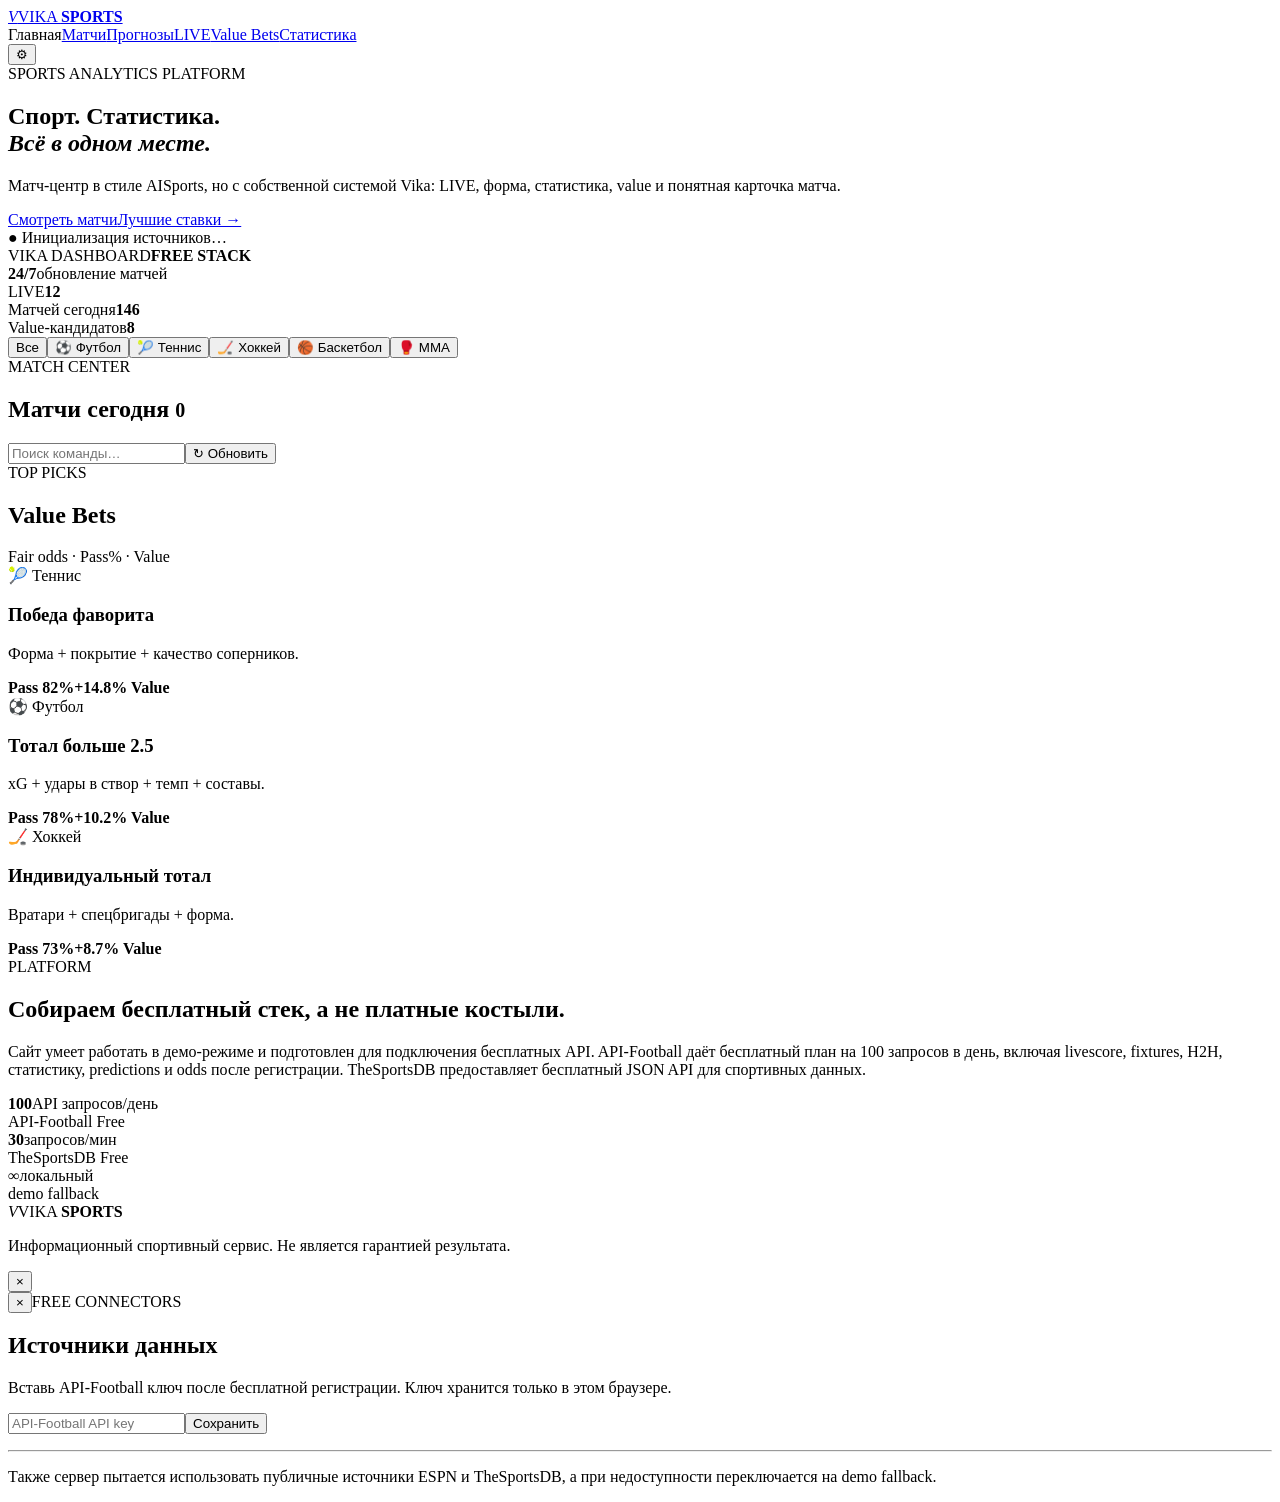
==== index.html @ 25aee0cc "Add VIKA SPORTS website" ====
<!doctype html><html lang="ru"><head><meta charset="utf-8"><meta name="viewport" content="width=device-width,initial-scale=1"><meta name="description" content="Vika Sports — спортивная аналитика, матчи, live и value bets"><title>Vika Sports — спортивный центр</title><link rel="stylesheet" href="styles.css"></head><body>
<header><div class="wrap nav"><a class="brand" href="#"><i>V</i><span>VIKA <b>SPORTS</b></span></a><nav><a class="active">Главная</a><a href="#matches">Матчи</a><a href="#picks">Прогнозы</a><a href="#live">LIVE</a><a href="#value">Value Bets</a><a href="#stats">Статистика</a></nav><button id="settings" class="iconbtn">⚙</button></div></header>
<main class="wrap">
<section class="hero"><div class="hero-copy"><div class="eyebrow">SPORTS ANALYTICS PLATFORM</div><h1>Спорт. Статистика.<br><em>Всё в одном месте.</em></h1><p>Матч-центр в стиле AISports, но с собственной системой Vika: LIVE, форма, статистика, value и понятная карточка матча.</p><div class="actions"><a class="primary" href="#matches">Смотреть матчи</a><a class="ghost" href="#picks">Лучшие ставки →</a></div><div class="api" id="apiStatus">● Инициализация источников…</div></div><div class="hero-panel"><div class="panel-title"><span>VIKA DASHBOARD</span><b>FREE STACK</b></div><div class="metric-main"><strong>24/7</strong><span>обновление матчей</span></div><div class="metric-row"><span>LIVE</span><b>12</b></div><div class="metric-row"><span>Матчей сегодня</span><b>146</b></div><div class="metric-row"><span>Value-кандидатов</span><b>8</b></div></div></section>
<section class="sports" id="matches"><button class="sport active" data-sport="all">Все</button><button class="sport" data-sport="football">⚽ Футбол</button><button class="sport" data-sport="tennis">🎾 Теннис</button><button class="sport" data-sport="hockey">🏒 Хоккей</button><button class="sport" data-sport="basketball">🏀 Баскетбол</button><button class="sport" data-sport="mma">🥊 MMA</button></section>
<section class="toolbar"><div><span class="eyebrow">MATCH CENTER</span><h2>Матчи сегодня <small id="count">0</small></h2></div><div class="tools"><input id="search" placeholder="Поиск команды…"><button id="refresh">↻ Обновить</button></div></section>
<section class="events" id="live"><div id="events"></div></section>
<section id="picks" class="section"><div class="section-title"><div><span class="eyebrow">TOP PICKS</span><h2>Value Bets</h2></div><span class="muted">Fair odds · Pass% · Value</span></div><div class="pick-grid"><article><span>🎾 Теннис</span><h3>Победа фаворита</h3><p>Форма + покрытие + качество соперников.</p><strong>Pass 82%</strong><b>+14.8% Value</b></article><article><span>⚽ Футбол</span><h3>Тотал больше 2.5</h3><p>xG + удары в створ + темп + составы.</p><strong>Pass 78%</strong><b>+10.2% Value</b></article><article><span>🏒 Хоккей</span><h3>Индивидуальный тотал</h3><p>Вратари + спецбригады + форма.</p><strong>Pass 73%</strong><b>+8.7% Value</b></article></div></section>
<section id="stats" class="stats"><div><span class="eyebrow">PLATFORM</span><h2>Собираем бесплатный стек, а не платные костыли.</h2><p>Сайт умеет работать в демо-режиме и подготовлен для подключения бесплатных API. API-Football даёт бесплатный план на 100 запросов в день, включая livescore, fixtures, H2H, статистику, predictions и odds после регистрации. TheSportsDB предоставляет бесплатный JSON API для спортивных данных.</p></div><div class="stat-list"><div><b>100</b><span>API запросов/день<br>API-Football Free</span></div><div><b>30</b><span>запросов/мин<br>TheSportsDB Free</span></div><div><b>∞</b><span>локальный<br>demo fallback</span></div></div></section>
</main><footer><div class="wrap"><a class="brand"><i>V</i><span>VIKA <b>SPORTS</b></span></a><p>Информационный спортивный сервис. Не является гарантией результата.</p></div></footer>
<div class="modal" id="modal"><div class="modal-box"><button class="close" id="close">×</button><div id="modalBody"></div></div></div>
<div class="modal" id="settingsModal"><div class="modal-box"><button class="close" id="closeSettings">×</button><span class="eyebrow">FREE CONNECTORS</span><h2>Источники данных</h2><p>Вставь API-Football ключ после бесплатной регистрации. Ключ хранится только в этом браузере.</p><input id="apiKey" class="fullinput" placeholder="API-Football API key"><button id="saveKey" class="primary wide">Сохранить</button><p id="keySaved" class="muted"></p><hr><p class="muted">Также сервер пытается использовать публичные источники ESPN и TheSportsDB, а при недоступности переключается на demo fallback.</p></div></div>
<script src="app.js"></script></body></html>
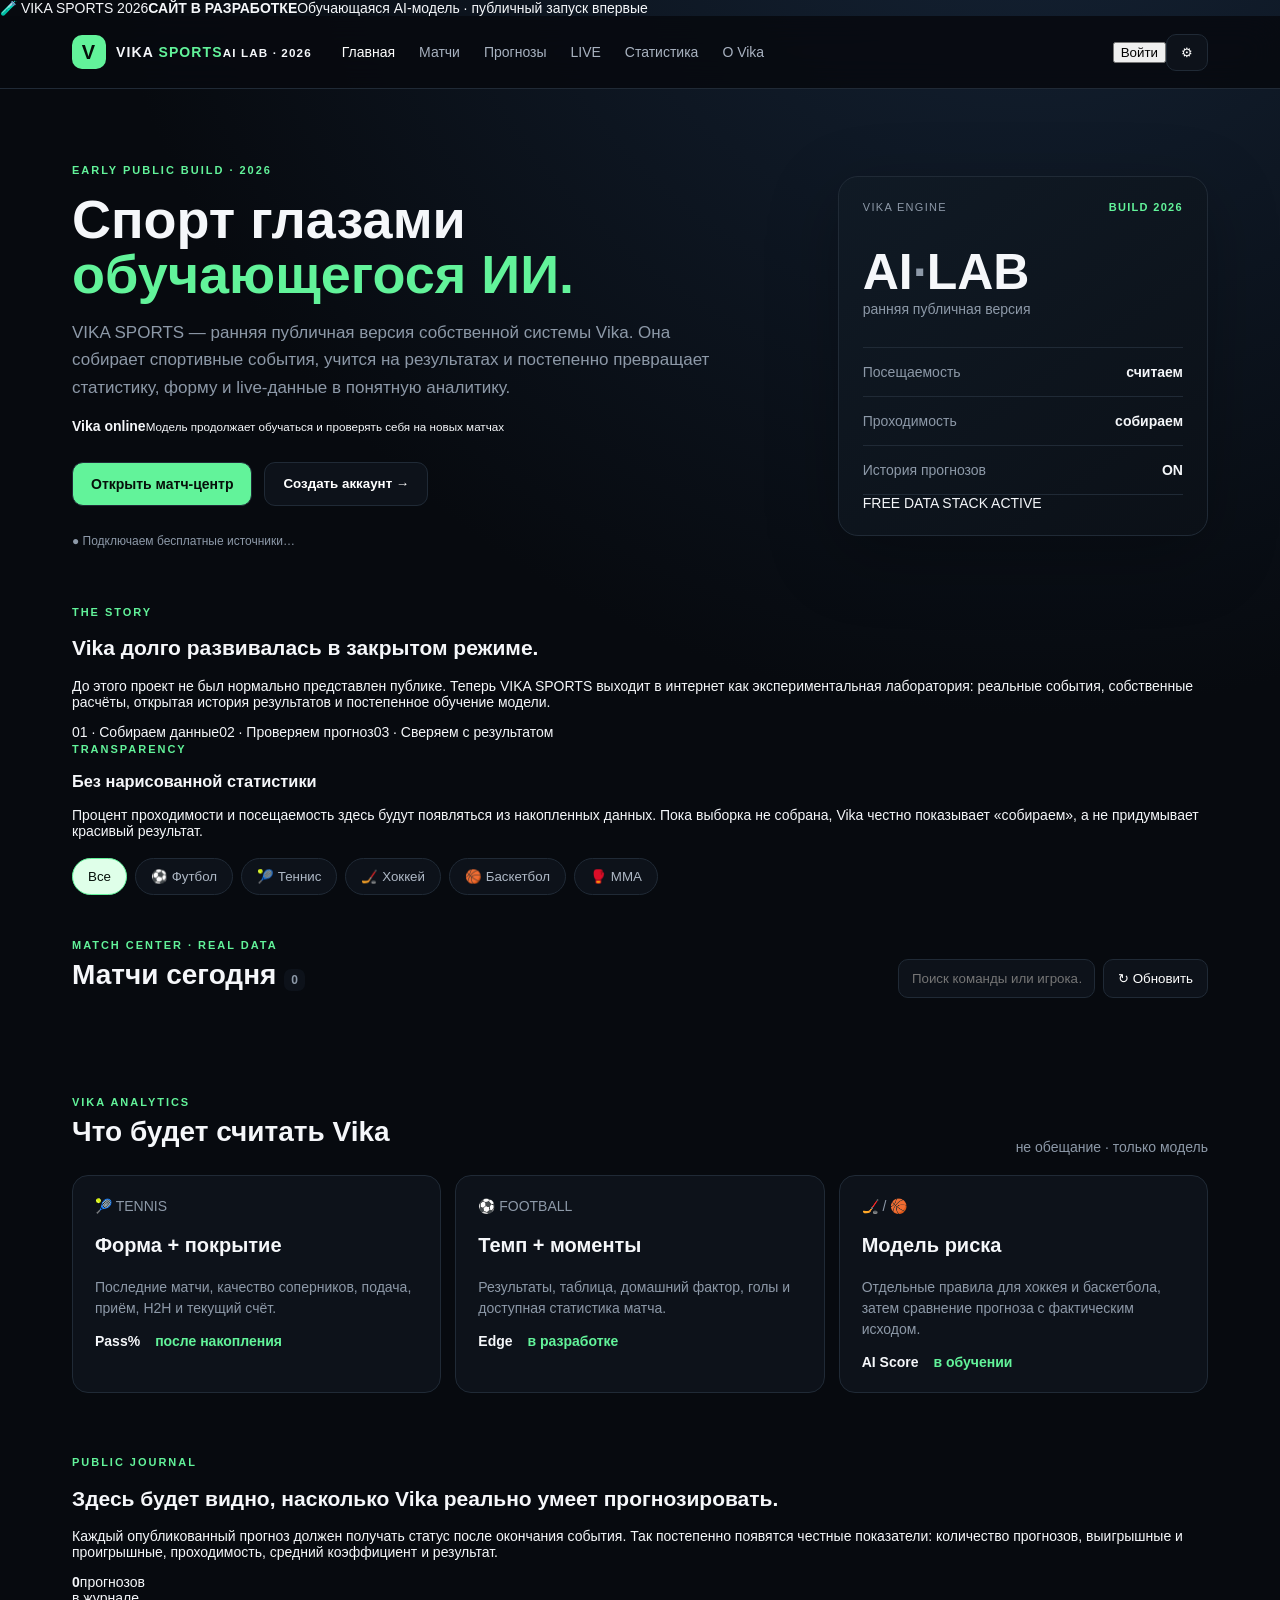
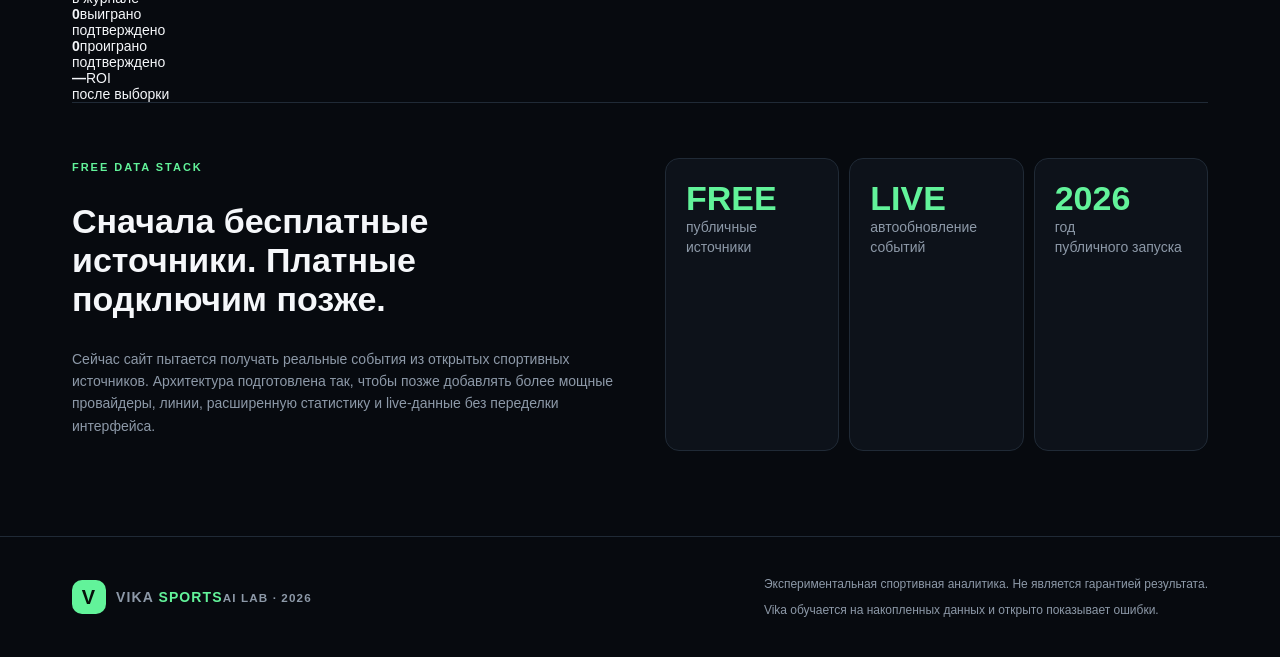
==== commit e84d1d0b: "Upgrade VIKA SPORTS landing, auth and development story" ====
--- a/index.html
+++ b/index.html
@@ -1,13 +1,17 @@
-<!doctype html><html lang="ru"><head><meta charset="utf-8"><meta name="viewport" content="width=device-width,initial-scale=1"><meta name="description" content="Vika Sports — спортивная аналитика, матчи, live и value bets"><title>Vika Sports — спортивный центр</title><link rel="stylesheet" href="styles.css"></head><body>
-<header><div class="wrap nav"><a class="brand" href="#"><i>V</i><span>VIKA <b>SPORTS</b></span></a><nav><a class="active">Главная</a><a href="#matches">Матчи</a><a href="#picks">Прогнозы</a><a href="#live">LIVE</a><a href="#value">Value Bets</a><a href="#stats">Статистика</a></nav><button id="settings" class="iconbtn">⚙</button></div></header>
-<main class="wrap">
-<section class="hero"><div class="hero-copy"><div class="eyebrow">SPORTS ANALYTICS PLATFORM</div><h1>Спорт. Статистика.<br><em>Всё в одном месте.</em></h1><p>Матч-центр в стиле AISports, но с собственной системой Vika: LIVE, форма, статистика, value и понятная карточка матча.</p><div class="actions"><a class="primary" href="#matches">Смотреть матчи</a><a class="ghost" href="#picks">Лучшие ставки →</a></div><div class="api" id="apiStatus">● Инициализация источников…</div></div><div class="hero-panel"><div class="panel-title"><span>VIKA DASHBOARD</span><b>FREE STACK</b></div><div class="metric-main"><strong>24/7</strong><span>обновление матчей</span></div><div class="metric-row"><span>LIVE</span><b>12</b></div><div class="metric-row"><span>Матчей сегодня</span><b>146</b></div><div class="metric-row"><span>Value-кандидатов</span><b>8</b></div></div></section>
+<!doctype html><html lang="ru"><head><meta charset="utf-8"><meta name="viewport" content="width=device-width,initial-scale=1"><meta name="theme-color" content="#070a0f"><meta name="description" content="VIKA SPORTS — экспериментальная AI-платформа спортивной аналитики 2026"><title>VIKA SPORTS 2026 — AI Sports Lab</title><link rel="stylesheet" href="styles.css"></head><body>
+<div class="devbar"><span>🧪 VIKA SPORTS 2026</span><b>САЙТ В РАЗРАБОТКЕ</b><span>Обучающаяся AI-модель · публичный запуск впервые</span></div>
+<header><div class="wrap nav"><a class="brand" href="#"><i>V</i><span>VIKA <b>SPORTS</b><small>AI LAB · 2026</small></span></a><nav><a class="active" href="#top">Главная</a><a href="#matches">Матчи</a><a href="#picks">Прогнозы</a><a href="#live">LIVE</a><a href="#stats">Статистика</a><a href="#about">О Vika</a></nav><div class="nav-actions"><button id="loginBtn" class="loginbtn">Войти</button><button id="settings" class="iconbtn">⚙</button></div></div></header>
+<main class="wrap" id="top">
+<section class="hero"><div class="hero-copy"><div class="eyebrow">EARLY PUBLIC BUILD · 2026</div><h1>Спорт глазами<br><em>обучающегося ИИ.</em></h1><p>VIKA SPORTS — ранняя публичная версия собственной системы Vika. Она собирает спортивные события, учится на результатах и постепенно превращает статистику, форму и live-данные в понятную аналитику.</p><div class="hero-note"><span class="pulse"></span><div><b>Vika online</b><small>Модель продолжает обучаться и проверять себя на новых матчах</small></div></div><div class="actions"><a class="primary" href="#matches">Открыть матч-центр</a><button class="ghost" id="heroLogin">Создать аккаунт →</button></div><div class="api" id="apiStatus">● Подключаем бесплатные источники…</div></div><div class="hero-panel"><div class="panel-glow"></div><div class="panel-title"><span>VIKA ENGINE</span><b>BUILD 2026</b></div><div class="metric-main"><strong>AI<span>·</span>LAB</strong><span>ранняя публичная версия</span></div><div class="metric-row"><span>Посещаемость</span><b id="visits">считаем</b></div><div class="metric-row"><span>Проходимость</span><b id="accuracy">собираем</b></div><div class="metric-row"><span>История прогнозов</span><b>ON</b></div><div class="engine-state"><i></i> FREE DATA STACK ACTIVE</div></div></section>
+<section class="story-grid" id="about"><article class="story-card featured"><span class="eyebrow">THE STORY</span><h2>Vika долго развивалась в закрытом режиме.</h2><p>До этого проект не был нормально представлен публике. Теперь VIKA SPORTS выходит в интернет как экспериментальная лаборатория: реальные события, собственные расчёты, открытая история результатов и постепенное обучение модели.</p><div class="story-points"><span>01 · Собираем данные</span><span>02 · Проверяем прогноз</span><span>03 · Сверяем с результатом</span></div></article><article class="story-card"><span class="eyebrow">TRANSPARENCY</span><h3>Без нарисованной статистики</h3><p>Процент проходимости и посещаемость здесь будут появляться из накопленных данных. Пока выборка не собрана, Vika честно показывает «собираем», а не придумывает красивый результат.</p><div class="fake-chart"><i style="height:32%"></i><i style="height:48%"></i><i style="height:39%"></i><i style="height:61%"></i><i style="height:52%"></i><i style="height:72%"></i><i style="height:66%"></i></div></article></section>
 <section class="sports" id="matches"><button class="sport active" data-sport="all">Все</button><button class="sport" data-sport="football">⚽ Футбол</button><button class="sport" data-sport="tennis">🎾 Теннис</button><button class="sport" data-sport="hockey">🏒 Хоккей</button><button class="sport" data-sport="basketball">🏀 Баскетбол</button><button class="sport" data-sport="mma">🥊 MMA</button></section>
-<section class="toolbar"><div><span class="eyebrow">MATCH CENTER</span><h2>Матчи сегодня <small id="count">0</small></h2></div><div class="tools"><input id="search" placeholder="Поиск команды…"><button id="refresh">↻ Обновить</button></div></section>
+<section class="toolbar"><div><span class="eyebrow">MATCH CENTER · REAL DATA</span><h2>Матчи сегодня <small id="count">0</small></h2></div><div class="tools"><input id="search" placeholder="Поиск команды или игрока…"><button id="refresh">↻ Обновить</button></div></section>
 <section class="events" id="live"><div id="events"></div></section>
-<section id="picks" class="section"><div class="section-title"><div><span class="eyebrow">TOP PICKS</span><h2>Value Bets</h2></div><span class="muted">Fair odds · Pass% · Value</span></div><div class="pick-grid"><article><span>🎾 Теннис</span><h3>Победа фаворита</h3><p>Форма + покрытие + качество соперников.</p><strong>Pass 82%</strong><b>+14.8% Value</b></article><article><span>⚽ Футбол</span><h3>Тотал больше 2.5</h3><p>xG + удары в створ + темп + составы.</p><strong>Pass 78%</strong><b>+10.2% Value</b></article><article><span>🏒 Хоккей</span><h3>Индивидуальный тотал</h3><p>Вратари + спецбригады + форма.</p><strong>Pass 73%</strong><b>+8.7% Value</b></article></div></section>
-<section id="stats" class="stats"><div><span class="eyebrow">PLATFORM</span><h2>Собираем бесплатный стек, а не платные костыли.</h2><p>Сайт умеет работать в демо-режиме и подготовлен для подключения бесплатных API. API-Football даёт бесплатный план на 100 запросов в день, включая livescore, fixtures, H2H, статистику, predictions и odds после регистрации. TheSportsDB предоставляет бесплатный JSON API для спортивных данных.</p></div><div class="stat-list"><div><b>100</b><span>API запросов/день<br>API-Football Free</span></div><div><b>30</b><span>запросов/мин<br>TheSportsDB Free</span></div><div><b>∞</b><span>локальный<br>demo fallback</span></div></div></section>
-</main><footer><div class="wrap"><a class="brand"><i>V</i><span>VIKA <b>SPORTS</b></span></a><p>Информационный спортивный сервис. Не является гарантией результата.</p></div></footer>
+<section id="picks" class="section"><div class="section-title"><div><span class="eyebrow">VIKA ANALYTICS</span><h2>Что будет считать Vika</h2></div><span class="muted">не обещание · только модель</span></div><div class="pick-grid"><article><span>🎾 TENNIS</span><h3>Форма + покрытие</h3><p>Последние матчи, качество соперников, подача, приём, H2H и текущий счёт.</p><strong>Pass%</strong><b>после накопления</b></article><article><span>⚽ FOOTBALL</span><h3>Темп + моменты</h3><p>Результаты, таблица, домашний фактор, голы и доступная статистика матча.</p><strong>Edge</strong><b>в разработке</b></article><article><span>🏒 / 🏀</span><h3>Модель риска</h3><p>Отдельные правила для хоккея и баскетбола, затем сравнение прогноза с фактическим исходом.</p><strong>AI Score</strong><b>в обучении</b></article></div></section>
+<section class="numbers"><div><span class="eyebrow">PUBLIC JOURNAL</span><h2>Здесь будет видно, насколько Vika реально умеет прогнозировать.</h2><p>Каждый опубликованный прогноз должен получать статус после окончания события. Так постепенно появятся честные показатели: количество прогнозов, выигрышные и проигрышные, проходимость, средний коэффициент и результат.</p></div><div class="number-grid"><div><b id="predictions">0</b><span>прогнозов<br>в журнале</span></div><div><b id="wins">0</b><span>выиграно<br>подтверждено</span></div><div><b id="losses">0</b><span>проиграно<br>подтверждено</span></div><div><b id="roi">—</b><span>ROI<br>после выборки</span></div></div></section>
+<section class="stats" id="stats"><div><span class="eyebrow">FREE DATA STACK</span><h2>Сначала бесплатные источники. Платные подключим позже.</h2><p>Сейчас сайт пытается получать реальные события из открытых спортивных источников. Архитектура подготовлена так, чтобы позже добавлять более мощные провайдеры, линии, расширенную статистику и live-данные без переделки интерфейса.</p></div><div class="stat-list"><div><b>FREE</b><span>публичные<br>источники</span></div><div><b>LIVE</b><span>автообновление<br>событий</span></div><div><b>2026</b><span>год<br>публичного запуска</span></div></div></section>
+</main><footer><div class="wrap"><a class="brand"><i>V</i><span>VIKA <b>SPORTS</b><small>AI LAB · 2026</small></span></a><div><p>Экспериментальная спортивная аналитика. Не является гарантией результата.</p><p>Vika обучается на накопленных данных и открыто показывает ошибки.</p></div></div></footer>
 <div class="modal" id="modal"><div class="modal-box"><button class="close" id="close">×</button><div id="modalBody"></div></div></div>
-<div class="modal" id="settingsModal"><div class="modal-box"><button class="close" id="closeSettings">×</button><span class="eyebrow">FREE CONNECTORS</span><h2>Источники данных</h2><p>Вставь API-Football ключ после бесплатной регистрации. Ключ хранится только в этом браузере.</p><input id="apiKey" class="fullinput" placeholder="API-Football API key"><button id="saveKey" class="primary wide">Сохранить</button><p id="keySaved" class="muted"></p><hr><p class="muted">Также сервер пытается использовать публичные источники ESPN и TheSportsDB, а при недоступности переключается на demo fallback.</p></div></div>
+<div class="modal" id="authModal"><div class="modal-box authbox"><button class="close" id="closeAuth">×</button><div class="auth-logo">V</div><span class="eyebrow">VIKA ACCOUNT · BETA</span><h2 id="authTitle">Вход в VIKA SPORTS</h2><p class="muted">Аккаунт нужен для сохранения избранных матчей, истории и будущего персонального кабинета.</p><input id="authName" class="fullinput" placeholder="Имя" style="display:none"><input id="authEmail" class="fullinput" type="email" placeholder="Email"><input id="authPass" class="fullinput" type="password" placeholder="Пароль"><button id="authSubmit" class="primary wide">Войти</button><button id="authSwitch" class="linkbtn">Нет аккаунта? Зарегистрироваться</button><p id="authMsg" class="muted"></p></div></div>
+<div class="modal" id="settingsModal"><div class="modal-box"><button class="close" id="closeSettings">×</button><span class="eyebrow">FREE CONNECTORS</span><h2>Источники данных</h2><p>Бесплатные источники подключаются автоматически. API-ключи в публичный сайт не вшиваем.</p><div class="source"><i class="okdot"></i><div><b>ESPN public data</b><small>матчи и live, где источник доступен</small></div></div><div class="source"><i class="okdot"></i><div><b>TheSportsDB</b><small>дополнительный спортивный каталог</small></div></div><div class="source"><i class="laterdot"></i><div><b>Расширенные odds / stats</b><small>подключим позже, когда появится бюджет</small></div></div></div></div>
 <script src="app.js"></script></body></html>
--- a/styles.css
+++ b/styles.css
@@ -0,0 +1 @@
+:root{--bg:#070a0f;--panel:#0d121a;--panel2:#111821;--line:#202a36;--text:#f5f7fa;--muted:#8d99a8;--green:#62f39a;--yellow:#ffd166;--blue:#6ea8ff}*{box-sizing:border-box}html{scroll-behavior:smooth}body{margin:0;background:radial-gradient(circle at 80% -10%,#152437 0,#070a0f 35%);color:var(--text);font:14px Inter,Arial,sans-serif}a{text-decoration:none;color:inherit}.wrap{max-width:1180px;margin:auto;padding:0 22px}header{position:sticky;top:0;z-index:10;background:rgba(7,10,15,.88);backdrop-filter:blur(16px);border-bottom:1px solid var(--line)}.nav{height:72px;display:flex;align-items:center;gap:30px}.brand{display:flex;align-items:center;gap:10px;font-weight:900;letter-spacing:.08em}.brand i{display:grid;place-items:center;width:34px;height:34px;border-radius:10px;background:var(--green);color:#06100a;font-style:normal;font-size:20px}.brand b{color:var(--green)}nav{display:flex;gap:24px;flex:1}nav a{color:#a8b2c0}nav a.active,nav a:hover{color:#fff}.iconbtn,.tools button{background:var(--panel);border:1px solid var(--line);color:#fff;border-radius:10px;padding:10px 14px;cursor:pointer}.hero{display:grid;grid-template-columns:1.45fr .75fr;gap:50px;padding:75px 0 55px}.eyebrow{font-size:11px;letter-spacing:.18em;color:var(--green);font-weight:800}.hero h1{font-size:54px;line-height:1.02;margin:16px 0}.hero h1 em{font-style:normal;color:var(--green)}.hero p{max-width:650px;color:var(--muted);font-size:17px;line-height:1.6}.actions{display:flex;gap:12px;margin:28px 0}.primary,.ghost{padding:13px 18px;border-radius:11px;font-weight:800;border:1px solid var(--line);cursor:pointer}.primary{background:var(--green);color:#06100a}.ghost{background:var(--panel);color:#fff}.api{font-size:12px;color:var(--muted)}.api.ok{color:var(--green)}.hero-panel{background:linear-gradient(145deg,#101a25,#0b1017);border:1px solid var(--line);border-radius:20px;padding:24px;align-self:center;box-shadow:0 20px 70px rgba(0,0,0,.25)}.panel-title,.metric-row{display:flex;justify-content:space-between;align-items:center}.panel-title{font-size:11px;color:var(--muted);letter-spacing:.12em}.panel-title b{color:var(--green)}.metric-main{padding:30px 0;border-bottom:1px solid var(--line)}.metric-main strong{font-size:50px;display:block}.metric-main span,.metric-row span{color:var(--muted)}.metric-row{padding:16px 0;border-bottom:1px solid var(--line)}.metric-row:last-child{border:0}.sports{display:flex;gap:8px;overflow:auto;padding:5px 0 26px}.sport{white-space:nowrap;border:1px solid var(--line);background:var(--panel);color:#aeb8c5;border-radius:999px;padding:10px 15px;cursor:pointer}.sport.active{background:#dfffe9;color:#07120b;border-color:var(--green)}.toolbar,.section-title{display:flex;justify-content:space-between;align-items:end;margin:15px 0 20px}.toolbar h2,.section-title h2{font-size:28px;margin:7px 0}.toolbar h2 small{font-size:12px;color:var(--muted);background:var(--panel);padding:4px 7px;border-radius:7px}.tools{display:flex;gap:8px}.tools input,.fullinput{background:var(--panel);border:1px solid var(--line);border-radius:10px;color:#fff;padding:11px 13px;outline:none}.events>div{display:grid;grid-template-columns:repeat(2,1fr);gap:14px}.event{background:linear-gradient(150deg,#0e141c,#0b1016);border:1px solid var(--line);border-radius:16px;padding:17px}.event.is-live{border-color:#28563c;box-shadow:0 0 0 1px rgba(98,243,154,.06)}.event-head{display:flex;justify-content:space-between;color:var(--green);font-size:12px;margin-bottom:20px}.event-head small{color:var(--muted)}.teams{display:grid;grid-template-columns:1fr 80px 1fr;align-items:center;gap:10px}.teams b{font-size:16px}.teams small{display:block;color:var(--muted);margin-top:5px}.teams .away{text-align:right}.score{text-align:center;font-size:23px;font-weight:900}.chips{display:flex;gap:7px;margin:18px 0}.chips span{font-size:11px;background:#151d27;color:#aeb8c5;border-radius:7px;padding:7px 9px}.chips .value{color:var(--green)}.event-foot{display:flex;justify-content:space-between;align-items:center;color:var(--muted);font-size:12px;border-top:1px solid var(--line);padding-top:13px}.event-foot button{background:none;border:0;color:#fff;font-weight:800;cursor:pointer}.section{padding:60px 0}.muted{color:var(--muted)}.pick-grid{display:grid;grid-template-columns:repeat(3,1fr);gap:14px}.pick-grid article{background:var(--panel);border:1px solid var(--line);border-radius:16px;padding:22px}.pick-grid span{color:var(--muted)}.pick-grid h3{font-size:20px}.pick-grid p{color:var(--muted);line-height:1.5;min-height:42px}.pick-grid strong{margin-right:15px}.pick-grid b{color:var(--green)}.stats{display:grid;grid-template-columns:1fr 1fr;gap:50px;padding:55px 0 85px;border-top:1px solid var(--line)}.stats h2{font-size:34px;max-width:650px}.stats p{color:var(--muted);line-height:1.6}.stat-list{display:grid;grid-template-columns:repeat(3,1fr);gap:10px}.stat-list div{background:var(--panel);border:1px solid var(--line);border-radius:14px;padding:20px}.stat-list b{display:block;font-size:34px;color:var(--green)}.stat-list span{color:var(--muted);line-height:1.4}footer{border-top:1px solid var(--line);padding:28px 0;color:var(--muted)}footer .wrap{display:flex;justify-content:space-between;align-items:center}footer p{font-size:12px}.modal{position:fixed;inset:0;background:rgba(0,0,0,.72);display:none;place-items:center;z-index:20;padding:20px}.modal.open{display:grid}.modal-box{position:relative;max-width:680px;width:100%;max-height:90vh;overflow:auto;background:#0c121a;border:1px solid var(--line);border-radius:20px;padding:28px}.close{position:absolute;right:18px;top:14px;background:none;border:0;color:#fff;font-size:28px;cursor:pointer}.modal-box h2{font-size:30px}.modal-box h2 span{color:var(--muted);font-weight:400}.big-metrics{display:grid;grid-template-columns:repeat(3,1fr);gap:10px;margin:22px 0}.big-metrics div{background:var(--panel);padding:18px;border-radius:12px}.big-metrics b{font-size:25px;color:var(--green);display:block}.big-metrics small{color:var(--muted)}.checkgrid{display:grid;grid-template-columns:1fr 1fr;gap:8px}.checkgrid span{background:var(--panel);padding:10px;border-radius:8px;color:#b9c3ce}.notice{margin-top:16px;padding:12px;background:#201e14;border:1px solid #5b4c1c;border-radius:10px;color:#f0d77b}.fullinput{width:100%;margin:14px 0}.wide{width:100%}.modal-box hr{border:0;border-top:1px solid var(--line);margin:25px 0}@media(max-width:850px){nav{display:none}.hero{grid-template-columns:1fr}.hero h1{font-size:40px}.events>div,.pick-grid,.stats{grid-template-columns:1fr}.stat-list{grid-template-columns:1fr 1fr}.toolbar{align-items:start;gap:12px;flex-direction:column}.tools{width:100%}.tools input{flex:1}footer .wrap{flex-direction:column;gap:15px;align-items:flex-start}}
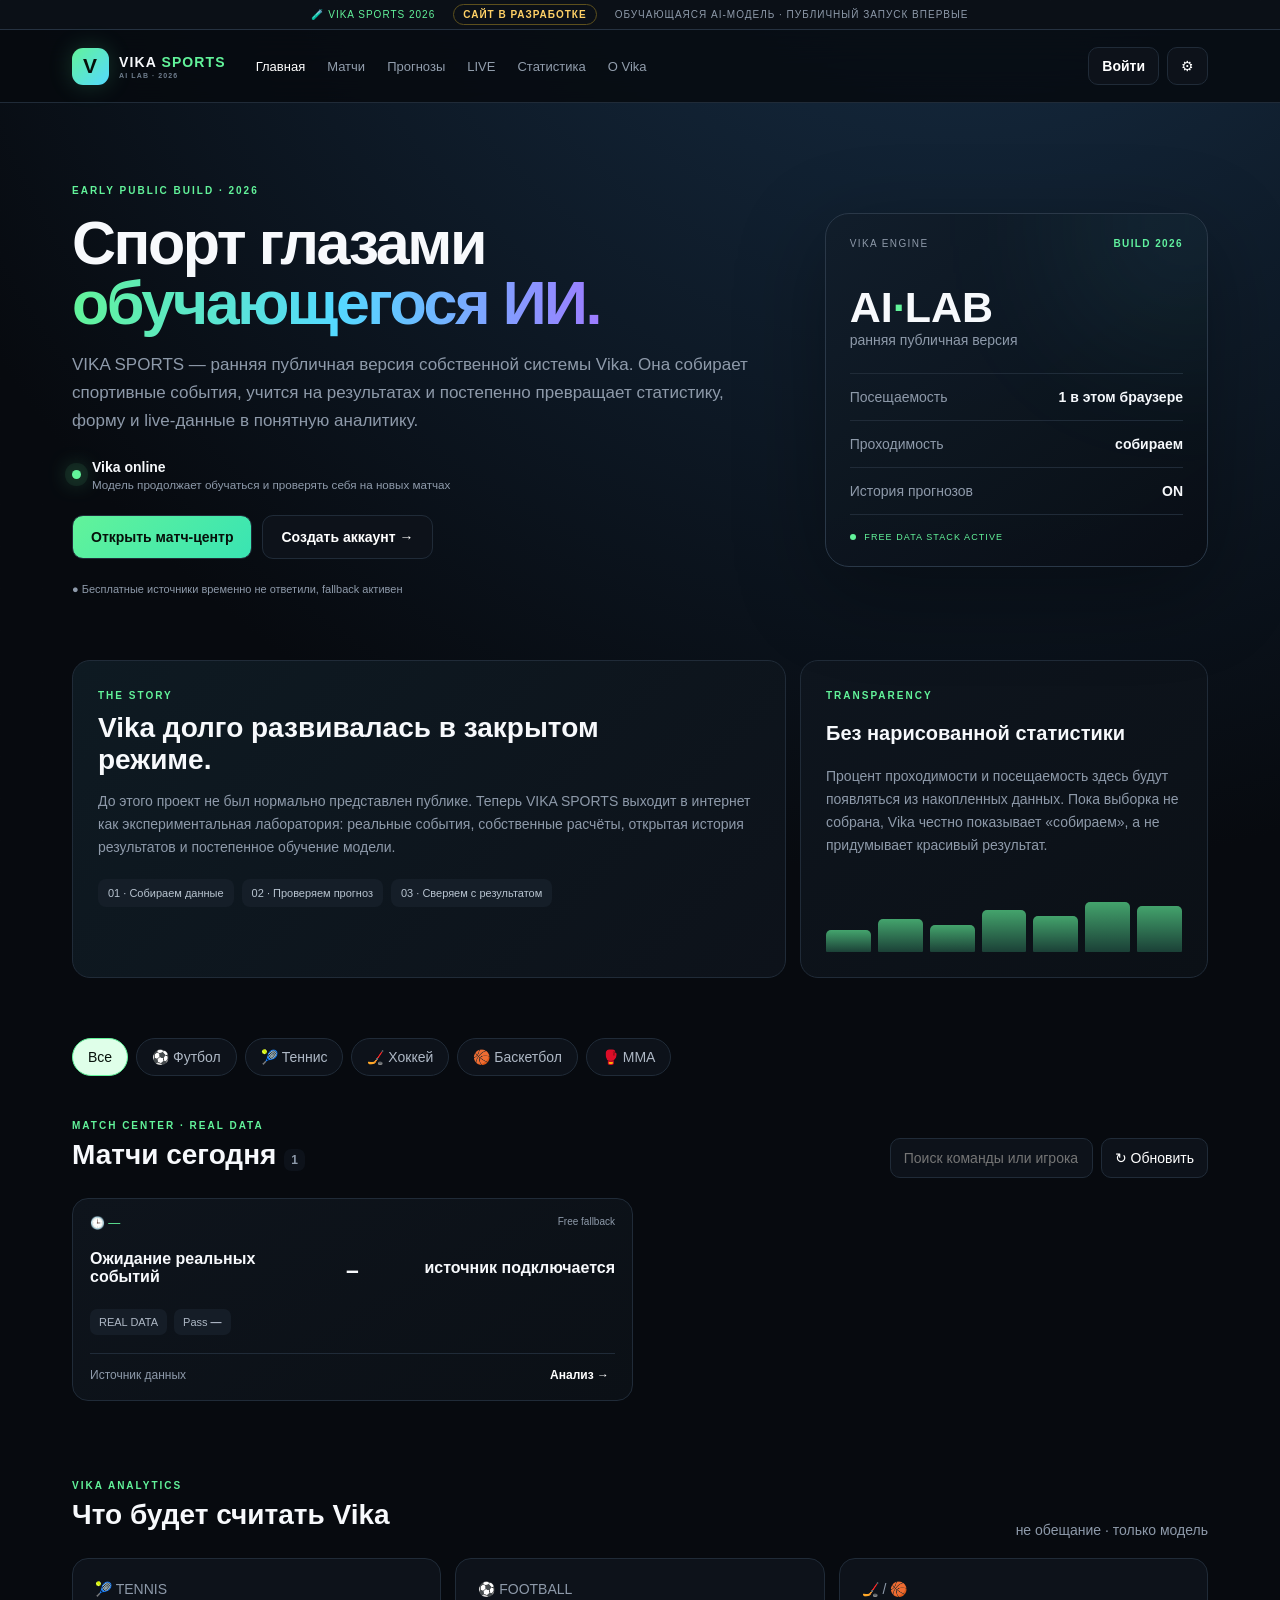
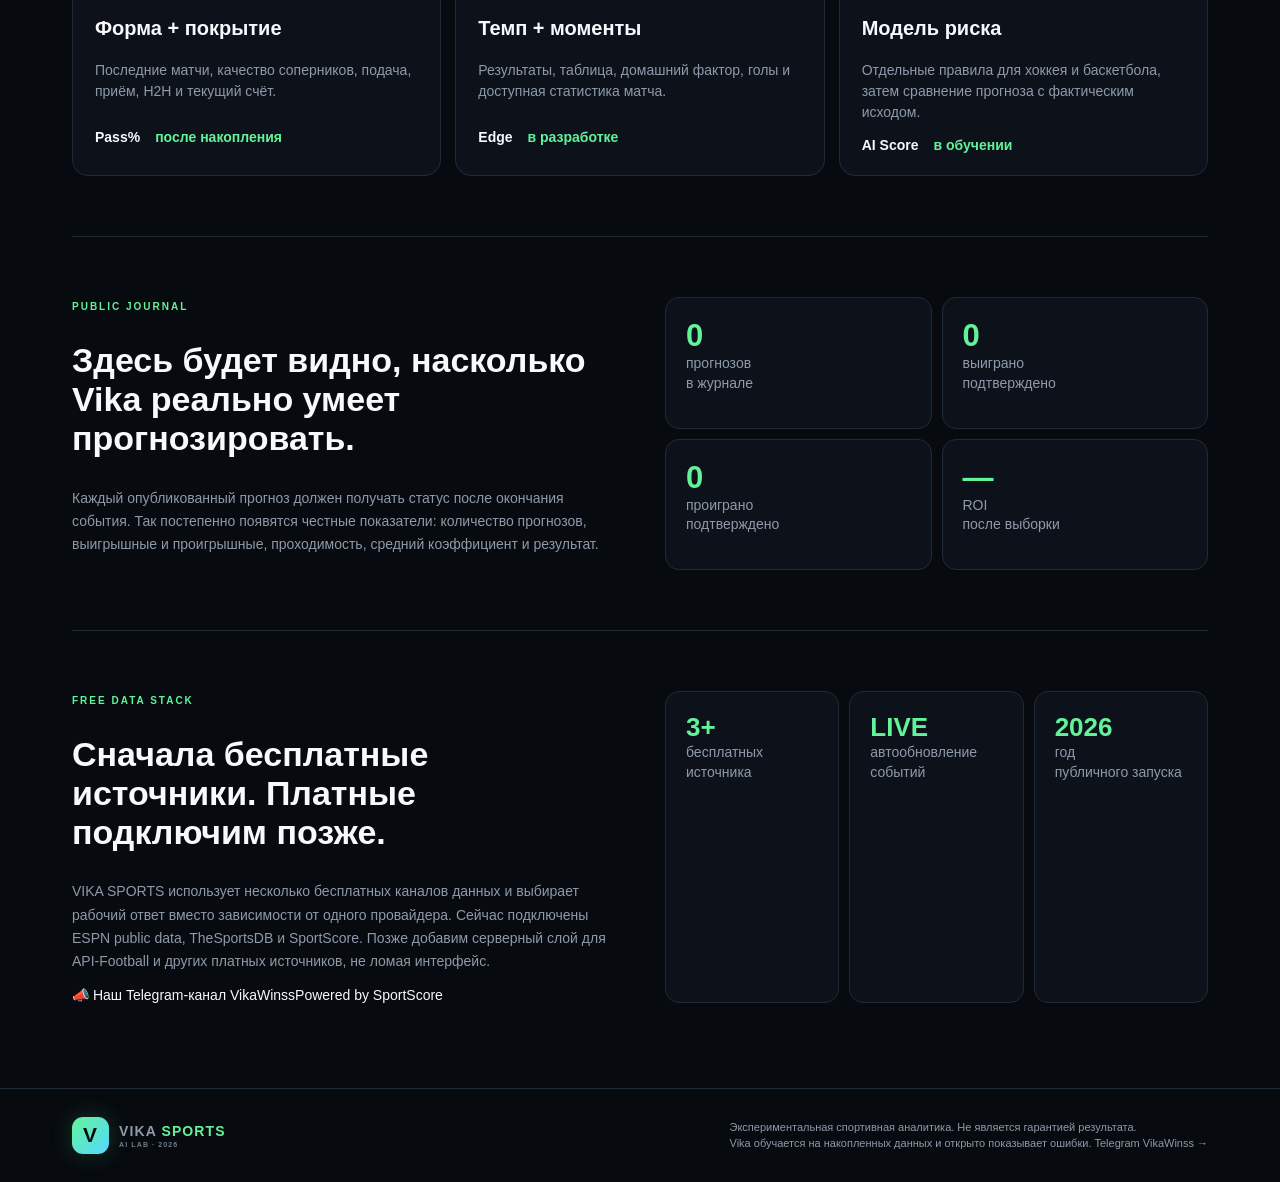
==== commit 60992726: "Add VikaWinss channel and SportScore attribution to public site" ====
--- a/index.html
+++ b/index.html
@@ -9,9 +9,9 @@
 <section class="events" id="live"><div id="events"></div></section>
 <section id="picks" class="section"><div class="section-title"><div><span class="eyebrow">VIKA ANALYTICS</span><h2>Что будет считать Vika</h2></div><span class="muted">не обещание · только модель</span></div><div class="pick-grid"><article><span>🎾 TENNIS</span><h3>Форма + покрытие</h3><p>Последние матчи, качество соперников, подача, приём, H2H и текущий счёт.</p><strong>Pass%</strong><b>после накопления</b></article><article><span>⚽ FOOTBALL</span><h3>Темп + моменты</h3><p>Результаты, таблица, домашний фактор, голы и доступная статистика матча.</p><strong>Edge</strong><b>в разработке</b></article><article><span>🏒 / 🏀</span><h3>Модель риска</h3><p>Отдельные правила для хоккея и баскетбола, затем сравнение прогноза с фактическим исходом.</p><strong>AI Score</strong><b>в обучении</b></article></div></section>
 <section class="numbers"><div><span class="eyebrow">PUBLIC JOURNAL</span><h2>Здесь будет видно, насколько Vika реально умеет прогнозировать.</h2><p>Каждый опубликованный прогноз должен получать статус после окончания события. Так постепенно появятся честные показатели: количество прогнозов, выигрышные и проигрышные, проходимость, средний коэффициент и результат.</p></div><div class="number-grid"><div><b id="predictions">0</b><span>прогнозов<br>в журнале</span></div><div><b id="wins">0</b><span>выиграно<br>подтверждено</span></div><div><b id="losses">0</b><span>проиграно<br>подтверждено</span></div><div><b id="roi">—</b><span>ROI<br>после выборки</span></div></div></section>
-<section class="stats" id="stats"><div><span class="eyebrow">FREE DATA STACK</span><h2>Сначала бесплатные источники. Платные подключим позже.</h2><p>Сейчас сайт пытается получать реальные события из открытых спортивных источников. Архитектура подготовлена так, чтобы позже добавлять более мощные провайдеры, линии, расширенную статистику и live-данные без переделки интерфейса.</p></div><div class="stat-list"><div><b>FREE</b><span>публичные<br>источники</span></div><div><b>LIVE</b><span>автообновление<br>событий</span></div><div><b>2026</b><span>год<br>публичного запуска</span></div></div></section>
-</main><footer><div class="wrap"><a class="brand"><i>V</i><span>VIKA <b>SPORTS</b><small>AI LAB · 2026</small></span></a><div><p>Экспериментальная спортивная аналитика. Не является гарантией результата.</p><p>Vika обучается на накопленных данных и открыто показывает ошибки.</p></div></div></footer>
+<section class="stats" id="stats"><div><span class="eyebrow">FREE DATA STACK</span><h2>Сначала бесплатные источники. Платные подключим позже.</h2><p>VIKA SPORTS использует несколько бесплатных каналов данных и выбирает рабочий ответ вместо зависимости от одного провайдера. Сейчас подключены ESPN public data, TheSportsDB и SportScore. Позже добавим серверный слой для API-Football и других платных источников, не ломая интерфейс.</p><div class="source-links"><a href="https://t.me/VikaWinss" target="_blank" rel="noopener">📣 Наш Telegram-канал VikaWinss</a><a href="https://sportscore.com/" target="_blank" rel="noopener">Powered by SportScore</a></div></div><div class="stat-list"><div><b>3+</b><span>бесплатных<br>источника</span></div><div><b>LIVE</b><span>автообновление<br>событий</span></div><div><b>2026</b><span>год<br>публичного запуска</span></div></div></section>
+</main><footer><div class="wrap"><a class="brand"><i>V</i><span>VIKA <b>SPORTS</b><small>AI LAB · 2026</small></span></a><div><p>Экспериментальная спортивная аналитика. Не является гарантией результата.</p><p>Vika обучается на накопленных данных и открыто показывает ошибки. <a href="https://t.me/VikaWinss" target="_blank" rel="noopener">Telegram VikaWinss →</a></p></div></div></footer>
 <div class="modal" id="modal"><div class="modal-box"><button class="close" id="close">×</button><div id="modalBody"></div></div></div>
 <div class="modal" id="authModal"><div class="modal-box authbox"><button class="close" id="closeAuth">×</button><div class="auth-logo">V</div><span class="eyebrow">VIKA ACCOUNT · BETA</span><h2 id="authTitle">Вход в VIKA SPORTS</h2><p class="muted">Аккаунт нужен для сохранения избранных матчей, истории и будущего персонального кабинета.</p><input id="authName" class="fullinput" placeholder="Имя" style="display:none"><input id="authEmail" class="fullinput" type="email" placeholder="Email"><input id="authPass" class="fullinput" type="password" placeholder="Пароль"><button id="authSubmit" class="primary wide">Войти</button><button id="authSwitch" class="linkbtn">Нет аккаунта? Зарегистрироваться</button><p id="authMsg" class="muted"></p></div></div>
-<div class="modal" id="settingsModal"><div class="modal-box"><button class="close" id="closeSettings">×</button><span class="eyebrow">FREE CONNECTORS</span><h2>Источники данных</h2><p>Бесплатные источники подключаются автоматически. API-ключи в публичный сайт не вшиваем.</p><div class="source"><i class="okdot"></i><div><b>ESPN public data</b><small>матчи и live, где источник доступен</small></div></div><div class="source"><i class="okdot"></i><div><b>TheSportsDB</b><small>дополнительный спортивный каталог</small></div></div><div class="source"><i class="laterdot"></i><div><b>Расширенные odds / stats</b><small>подключим позже, когда появится бюджет</small></div></div></div></div>
+<div class="modal" id="settingsModal"><div class="modal-box"><button class="close" id="closeSettings">×</button><span class="eyebrow">FREE CONNECTORS</span><h2>Источники данных</h2><p>Бесплатные источники подключаются автоматически. API-ключи в публичный сайт не вшиваем.</p><div class="source"><i class="okdot"></i><div><b>ESPN public data</b><small>матчи и live, где источник доступен</small></div></div><div class="source"><i class="okdot"></i><div><b>TheSportsDB</b><small>дополнительный спортивный каталог</small></div></div><div class="source"><i class="okdot"></i><div><b>SportScore</b><small>live, последние матчи, таблицы и статистика без ключа</small></div></div><div class="source"><i class="laterdot"></i><div><b>Расширенные odds / stats</b><small>подключим позже, когда появится бюджет</small></div></div></div></div>
 <script src="app.js"></script></body></html>
--- a/styles.css
+++ b/styles.css
@@ -1 +1 @@
-:root{--bg:#070a0f;--panel:#0d121a;--panel2:#111821;--line:#202a36;--text:#f5f7fa;--muted:#8d99a8;--green:#62f39a;--yellow:#ffd166;--blue:#6ea8ff}*{box-sizing:border-box}html{scroll-behavior:smooth}body{margin:0;background:radial-gradient(circle at 80% -10%,#152437 0,#070a0f 35%);color:var(--text);font:14px Inter,Arial,sans-serif}a{text-decoration:none;color:inherit}.wrap{max-width:1180px;margin:auto;padding:0 22px}header{position:sticky;top:0;z-index:10;background:rgba(7,10,15,.88);backdrop-filter:blur(16px);border-bottom:1px solid var(--line)}.nav{height:72px;display:flex;align-items:center;gap:30px}.brand{display:flex;align-items:center;gap:10px;font-weight:900;letter-spacing:.08em}.brand i{display:grid;place-items:center;width:34px;height:34px;border-radius:10px;background:var(--green);color:#06100a;font-style:normal;font-size:20px}.brand b{color:var(--green)}nav{display:flex;gap:24px;flex:1}nav a{color:#a8b2c0}nav a.active,nav a:hover{color:#fff}.iconbtn,.tools button{background:var(--panel);border:1px solid var(--line);color:#fff;border-radius:10px;padding:10px 14px;cursor:pointer}.hero{display:grid;grid-template-columns:1.45fr .75fr;gap:50px;padding:75px 0 55px}.eyebrow{font-size:11px;letter-spacing:.18em;color:var(--green);font-weight:800}.hero h1{font-size:54px;line-height:1.02;margin:16px 0}.hero h1 em{font-style:normal;color:var(--green)}.hero p{max-width:650px;color:var(--muted);font-size:17px;line-height:1.6}.actions{display:flex;gap:12px;margin:28px 0}.primary,.ghost{padding:13px 18px;border-radius:11px;font-weight:800;border:1px solid var(--line);cursor:pointer}.primary{background:var(--green);color:#06100a}.ghost{background:var(--panel);color:#fff}.api{font-size:12px;color:var(--muted)}.api.ok{color:var(--green)}.hero-panel{background:linear-gradient(145deg,#101a25,#0b1017);border:1px solid var(--line);border-radius:20px;padding:24px;align-self:center;box-shadow:0 20px 70px rgba(0,0,0,.25)}.panel-title,.metric-row{display:flex;justify-content:space-between;align-items:center}.panel-title{font-size:11px;color:var(--muted);letter-spacing:.12em}.panel-title b{color:var(--green)}.metric-main{padding:30px 0;border-bottom:1px solid var(--line)}.metric-main strong{font-size:50px;display:block}.metric-main span,.metric-row span{color:var(--muted)}.metric-row{padding:16px 0;border-bottom:1px solid var(--line)}.metric-row:last-child{border:0}.sports{display:flex;gap:8px;overflow:auto;padding:5px 0 26px}.sport{white-space:nowrap;border:1px solid var(--line);background:var(--panel);color:#aeb8c5;border-radius:999px;padding:10px 15px;cursor:pointer}.sport.active{background:#dfffe9;color:#07120b;border-color:var(--green)}.toolbar,.section-title{display:flex;justify-content:space-between;align-items:end;margin:15px 0 20px}.toolbar h2,.section-title h2{font-size:28px;margin:7px 0}.toolbar h2 small{font-size:12px;color:var(--muted);background:var(--panel);padding:4px 7px;border-radius:7px}.tools{display:flex;gap:8px}.tools input,.fullinput{background:var(--panel);border:1px solid var(--line);border-radius:10px;color:#fff;padding:11px 13px;outline:none}.events>div{display:grid;grid-template-columns:repeat(2,1fr);gap:14px}.event{background:linear-gradient(150deg,#0e141c,#0b1016);border:1px solid var(--line);border-radius:16px;padding:17px}.event.is-live{border-color:#28563c;box-shadow:0 0 0 1px rgba(98,243,154,.06)}.event-head{display:flex;justify-content:space-between;color:var(--green);font-size:12px;margin-bottom:20px}.event-head small{color:var(--muted)}.teams{display:grid;grid-template-columns:1fr 80px 1fr;align-items:center;gap:10px}.teams b{font-size:16px}.teams small{display:block;color:var(--muted);margin-top:5px}.teams .away{text-align:right}.score{text-align:center;font-size:23px;font-weight:900}.chips{display:flex;gap:7px;margin:18px 0}.chips span{font-size:11px;background:#151d27;color:#aeb8c5;border-radius:7px;padding:7px 9px}.chips .value{color:var(--green)}.event-foot{display:flex;justify-content:space-between;align-items:center;color:var(--muted);font-size:12px;border-top:1px solid var(--line);padding-top:13px}.event-foot button{background:none;border:0;color:#fff;font-weight:800;cursor:pointer}.section{padding:60px 0}.muted{color:var(--muted)}.pick-grid{display:grid;grid-template-columns:repeat(3,1fr);gap:14px}.pick-grid article{background:var(--panel);border:1px solid var(--line);border-radius:16px;padding:22px}.pick-grid span{color:var(--muted)}.pick-grid h3{font-size:20px}.pick-grid p{color:var(--muted);line-height:1.5;min-height:42px}.pick-grid strong{margin-right:15px}.pick-grid b{color:var(--green)}.stats{display:grid;grid-template-columns:1fr 1fr;gap:50px;padding:55px 0 85px;border-top:1px solid var(--line)}.stats h2{font-size:34px;max-width:650px}.stats p{color:var(--muted);line-height:1.6}.stat-list{display:grid;grid-template-columns:repeat(3,1fr);gap:10px}.stat-list div{background:var(--panel);border:1px solid var(--line);border-radius:14px;padding:20px}.stat-list b{display:block;font-size:34px;color:var(--green)}.stat-list span{color:var(--muted);line-height:1.4}footer{border-top:1px solid var(--line);padding:28px 0;color:var(--muted)}footer .wrap{display:flex;justify-content:space-between;align-items:center}footer p{font-size:12px}.modal{position:fixed;inset:0;background:rgba(0,0,0,.72);display:none;place-items:center;z-index:20;padding:20px}.modal.open{display:grid}.modal-box{position:relative;max-width:680px;width:100%;max-height:90vh;overflow:auto;background:#0c121a;border:1px solid var(--line);border-radius:20px;padding:28px}.close{position:absolute;right:18px;top:14px;background:none;border:0;color:#fff;font-size:28px;cursor:pointer}.modal-box h2{font-size:30px}.modal-box h2 span{color:var(--muted);font-weight:400}.big-metrics{display:grid;grid-template-columns:repeat(3,1fr);gap:10px;margin:22px 0}.big-metrics div{background:var(--panel);padding:18px;border-radius:12px}.big-metrics b{font-size:25px;color:var(--green);display:block}.big-metrics small{color:var(--muted)}.checkgrid{display:grid;grid-template-columns:1fr 1fr;gap:8px}.checkgrid span{background:var(--panel);padding:10px;border-radius:8px;color:#b9c3ce}.notice{margin-top:16px;padding:12px;background:#201e14;border:1px solid #5b4c1c;border-radius:10px;color:#f0d77b}.fullinput{width:100%;margin:14px 0}.wide{width:100%}.modal-box hr{border:0;border-top:1px solid var(--line);margin:25px 0}@media(max-width:850px){nav{display:none}.hero{grid-template-columns:1fr}.hero h1{font-size:40px}.events>div,.pick-grid,.stats{grid-template-columns:1fr}.stat-list{grid-template-columns:1fr 1fr}.toolbar{align-items:start;gap:12px;flex-direction:column}.tools{width:100%}.tools input{flex:1}footer .wrap{flex-direction:column;gap:15px;align-items:flex-start}}+:root{--bg:#070a0f;--panel:#0d121a;--line:#202b38;--text:#f7f9fc;--muted:#8e9aaa;--green:#62f39a;--cyan:#54d9ff;--violet:#9d7cff;--yellow:#ffd166}*{box-sizing:border-box}html{scroll-behavior:smooth}body{margin:0;background:radial-gradient(circle at 75% -10%,#18314a,#070a0f 36%);color:var(--text);font:14px Inter,Arial,sans-serif;overflow-x:hidden}body:before{content:"";position:fixed;inset:0;pointer-events:none;opacity:.2;background-image:linear-gradient(rgba(255,255,255,.025) 1px,transparent 1px),linear-gradient(90deg,rgba(255,255,255,.025) 1px,transparent 1px);background-size:42px 42px}a{text-decoration:none;color:inherit}button,input{font:inherit}.wrap{max-width:1180px;margin:auto;padding:0 22px}.devbar{height:30px;background:#0b1017;border-bottom:1px solid #263241;color:#8e9aaa;display:flex;align-items:center;justify-content:center;gap:18px;font-size:10px;letter-spacing:.1em;text-transform:uppercase}.devbar b{color:var(--yellow);padding:4px 9px;border:1px solid #5d501d;border-radius:999px}.devbar span:first-child{color:var(--green)}header{position:sticky;top:0;z-index:10;background:rgba(7,10,15,.84);backdrop-filter:blur(18px);border-bottom:1px solid var(--line)}.nav{height:72px;display:flex;align-items:center;gap:30px}.brand{display:flex;align-items:center;gap:10px;font-weight:900;letter-spacing:.08em}.brand i{display:grid;place-items:center;width:37px;height:37px;border-radius:11px;background:linear-gradient(135deg,var(--green),var(--cyan));color:#06100a;font-style:normal;font-size:21px;box-shadow:0 0 25px #62f39a30}.brand b{color:var(--green)}.brand small{display:block;color:#6f7d8d;font-size:7px;letter-spacing:.16em;margin-top:2px}nav{display:flex;gap:22px;flex:1}nav a{color:#929ead;font-size:13px}nav a.active,nav a:hover{color:#fff}.nav-actions{display:flex;gap:8px}.iconbtn,.tools button,.loginbtn{background:var(--panel);border:1px solid var(--line);color:#fff;border-radius:10px;padding:10px 13px;cursor:pointer}.loginbtn{font-weight:800}.hero{display:grid;grid-template-columns:1.42fr .78fr;gap:55px;padding:82px 0 55px}.eyebrow{font-size:10px;letter-spacing:.2em;color:var(--green);font-weight:900}.hero h1{font-size:61px;line-height:.99;margin:17px 0;letter-spacing:-.04em}.hero h1 em{font-style:normal;background:linear-gradient(90deg,var(--green),var(--cyan),var(--violet));-webkit-background-clip:text;color:transparent}.hero p{max-width:690px;color:var(--muted);font-size:17px;line-height:1.65}.hero-note{display:flex;gap:11px;align-items:center;margin:24px 0 8px}.hero-note b,.hero-note small{display:block}.hero-note small{color:var(--muted);margin-top:3px}.pulse{width:9px;height:9px;border-radius:50%;background:var(--green);box-shadow:0 0 0 7px #62f39a14,0 0 22px var(--green)}.actions{display:flex;gap:10px;margin:24px 0}.primary,.ghost{padding:13px 18px;border-radius:11px;font-weight:900;border:1px solid var(--line);cursor:pointer}.primary{background:linear-gradient(135deg,var(--green),#39e4b3);color:#06100a}.ghost{background:var(--panel);color:#fff}.api{font-size:11px;color:var(--muted)}.api.ok{color:var(--green)}.hero-panel{position:relative;overflow:hidden;background:linear-gradient(145deg,#121e2bf2,#090e15f5);border:1px solid #2a3848;border-radius:24px;padding:24px;align-self:center;box-shadow:0 25px 90px #0005}.panel-glow{position:absolute;width:180px;height:180px;right:-70px;top:-80px;background:var(--cyan);filter:blur(90px);opacity:.13}.panel-title,.metric-row{display:flex;justify-content:space-between;align-items:center}.panel-title{font-size:10px;color:var(--muted);letter-spacing:.14em}.panel-title b{color:var(--green)}.metric-main{padding:34px 0 25px;border-bottom:1px solid var(--line)}.metric-main strong{font-size:43px;display:block}.metric-main strong span{color:var(--green)}.metric-main span{color:var(--muted)}.metric-row{padding:15px 0;border-bottom:1px solid var(--line)}.metric-row span{color:var(--muted)}.engine-state{font-size:9px;color:var(--green);letter-spacing:.12em;margin-top:17px}.engine-state i{display:inline-block;width:6px;height:6px;background:var(--green);border-radius:50%;margin-right:5px}.story-grid{display:grid;grid-template-columns:1.4fr .8fr;gap:14px;margin:10px 0 55px}.story-card{background:linear-gradient(145deg,#0e151e,#0b1016);border:1px solid var(--line);border-radius:18px;padding:25px}.story-card.featured{background:linear-gradient(135deg,#0e1a22,#0d121a)}.story-card h2{font-size:28px;max-width:600px;margin:10px 0}.story-card h3{font-size:20px}.story-card p{color:var(--muted);line-height:1.65}.story-points{display:flex;gap:8px;flex-wrap:wrap;margin-top:20px}.story-points span{background:#151e28;padding:8px 10px;border-radius:8px;color:#b8c4d0;font-size:11px}.fake-chart{height:70px;display:flex;align-items:end;gap:7px;margin-top:25px}.fake-chart i{display:block;flex:1;border-radius:5px 5px 1px 1px;background:linear-gradient(180deg,var(--green),#245b48);opacity:.65}.sports{display:flex;gap:8px;overflow:auto;padding:5px 0 25px}.sport{white-space:nowrap;border:1px solid var(--line);background:var(--panel);color:#aeb8c5;border-radius:999px;padding:10px 15px;cursor:pointer}.sport.active{background:#dfffe9;color:#07120b;border-color:var(--green)}.toolbar,.section-title{display:flex;justify-content:space-between;align-items:end;margin:15px 0 20px}.toolbar h2,.section-title h2{font-size:28px;margin:7px 0}.toolbar h2 small{font-size:12px;color:var(--muted);background:var(--panel);padding:4px 7px;border-radius:7px}.tools{display:flex;gap:8px}.tools input,.fullinput{background:var(--panel);border:1px solid var(--line);border-radius:10px;color:#fff;padding:11px 13px;outline:none}.events>div{display:grid;grid-template-columns:repeat(2,1fr);gap:14px}.event{background:linear-gradient(150deg,#0e141c,#0b1016);border:1px solid var(--line);border-radius:16px;padding:17px;transition:.2s}.event:hover{transform:translateY(-2px);border-color:#344657}.event.is-live{border-color:#28563c;box-shadow:0 0 0 1px #62f39a10}.event-head{display:flex;justify-content:space-between;color:var(--green);font-size:12px;margin-bottom:20px}.event-head small{color:var(--muted)}.teams{display:grid;grid-template-columns:1fr 80px 1fr;align-items:center;gap:10px}.teams b{font-size:16px}.teams small{display:block;color:var(--muted);margin-top:5px}.teams .away{text-align:right}.score{text-align:center;font-size:23px;font-weight:900}.chips{display:flex;gap:7px;margin:18px 0;flex-wrap:wrap}.chips span{font-size:11px;background:#151d27;color:#aeb8c5;border-radius:7px;padding:7px 9px}.chips .value{color:var(--green)}.event-foot{display:flex;justify-content:space-between;align-items:center;color:var(--muted);font-size:12px;border-top:1px solid var(--line);padding-top:13px}.event-foot button{background:none;border:0;color:#fff;font-weight:800;cursor:pointer}.section{padding:60px 0}.muted{color:var(--muted)}.pick-grid{display:grid;grid-template-columns:repeat(3,1fr);gap:14px}.pick-grid article{background:var(--panel);border:1px solid var(--line);border-radius:16px;padding:22px}.pick-grid span{color:var(--muted)}.pick-grid h3{font-size:20px}.pick-grid p{color:var(--muted);line-height:1.5;min-height:55px}.pick-grid strong{margin-right:15px}.pick-grid b{color:var(--green)}.numbers{display:grid;grid-template-columns:1fr 1fr;gap:50px;padding:60px 0;border-top:1px solid var(--line);border-bottom:1px solid var(--line)}.numbers h2{font-size:34px;max-width:650px}.numbers p,.stats p{color:var(--muted);line-height:1.65}.number-grid{display:grid;grid-template-columns:1fr 1fr;gap:10px}.number-grid div{background:var(--panel);border:1px solid var(--line);border-radius:14px;padding:20px}.number-grid b{display:block;font-size:31px;color:var(--green)}.number-grid span{color:var(--muted);line-height:1.4}.stats{display:grid;grid-template-columns:1fr 1fr;gap:50px;padding:60px 0 85px}.stats h2{font-size:34px;max-width:650px}.stat-list{display:grid;grid-template-columns:repeat(3,1fr);gap:10px}.stat-list div{background:var(--panel);border:1px solid var(--line);border-radius:14px;padding:20px}.stat-list b{display:block;font-size:26px;color:var(--green)}.stat-list span{color:var(--muted);line-height:1.4}footer{border-top:1px solid var(--line);padding:28px 0;color:var(--muted)}footer .wrap{display:flex;justify-content:space-between;align-items:center;gap:30px}footer p{font-size:11px;margin:4px 0}.modal{position:fixed;inset:0;background:#000c;backdrop-filter:blur(8px);display:none;place-items:center;z-index:20;padding:20px}.modal.open{display:grid}.modal-box{position:relative;max-width:680px;width:100%;max-height:90vh;overflow:auto;background:#0c121a;border:1px solid #2a3848;border-radius:20px;padding:28px;box-shadow:0 30px 100px #000}.close{position:absolute;right:18px;top:14px;background:none;border:0;color:#fff;font-size:28px;cursor:pointer}.modal-box h2{font-size:30px}.modal-box h2 span{color:var(--muted);font-weight:400}.big-metrics{display:grid;grid-template-columns:repeat(3,1fr);gap:10px;margin:22px 0}.big-metrics div{background:var(--panel);padding:18px;border-radius:12px}.big-metrics b{font-size:25px;color:var(--green);display:block}.big-metrics small{color:var(--muted)}.checkgrid{display:grid;grid-template-columns:1fr 1fr;gap:8px}.checkgrid span{background:var(--panel);padding:10px;border-radius:8px;color:#b9c3ce}.notice{margin-top:16px;padding:12px;background:#201e14;border:1px solid #5b4c1c;border-radius:10px;color:#f0d77b}.fullinput{width:100%;margin:9px 0}.wide{width:100%}.authbox{max-width:440px}.auth-logo{width:48px;height:48px;border-radius:14px;display:grid;place-items:center;background:linear-gradient(135deg,var(--green),var(--cyan));color:#06100a;font-size:26px;font-weight:900;margin-bottom:18px}.linkbtn{display:block;margin:14px auto 0;background:none;border:0;color:var(--cyan);cursor:pointer}.source{display:flex;gap:12px;align-items:center;padding:14px;background:var(--panel);border-radius:11px;margin-top:9px}.source i{width:8px;height:8px;border-radius:50%}.okdot{background:var(--green);box-shadow:0 0 12px var(--green)}.laterdot{background:var(--yellow)}.source b,.source small{display:block}.source small{color:var(--muted);margin-top:3px}@media(max-width:850px){.devbar{gap:7px;font-size:7px}.devbar span:last-child{display:none}nav{display:none}.hero{grid-template-columns:1fr;padding-top:55px}.hero h1{font-size:43px}.story-grid,.events>div,.pick-grid,.numbers,.stats{grid-template-columns:1fr}.toolbar{align-items:start;gap:12px;flex-direction:column}.tools{width:100%}.tools input{flex:1}.number-grid{grid-template-columns:1fr 1fr}.stat-list{grid-template-columns:1fr 1fr}footer .wrap{flex-direction:column;align-items:flex-start}}
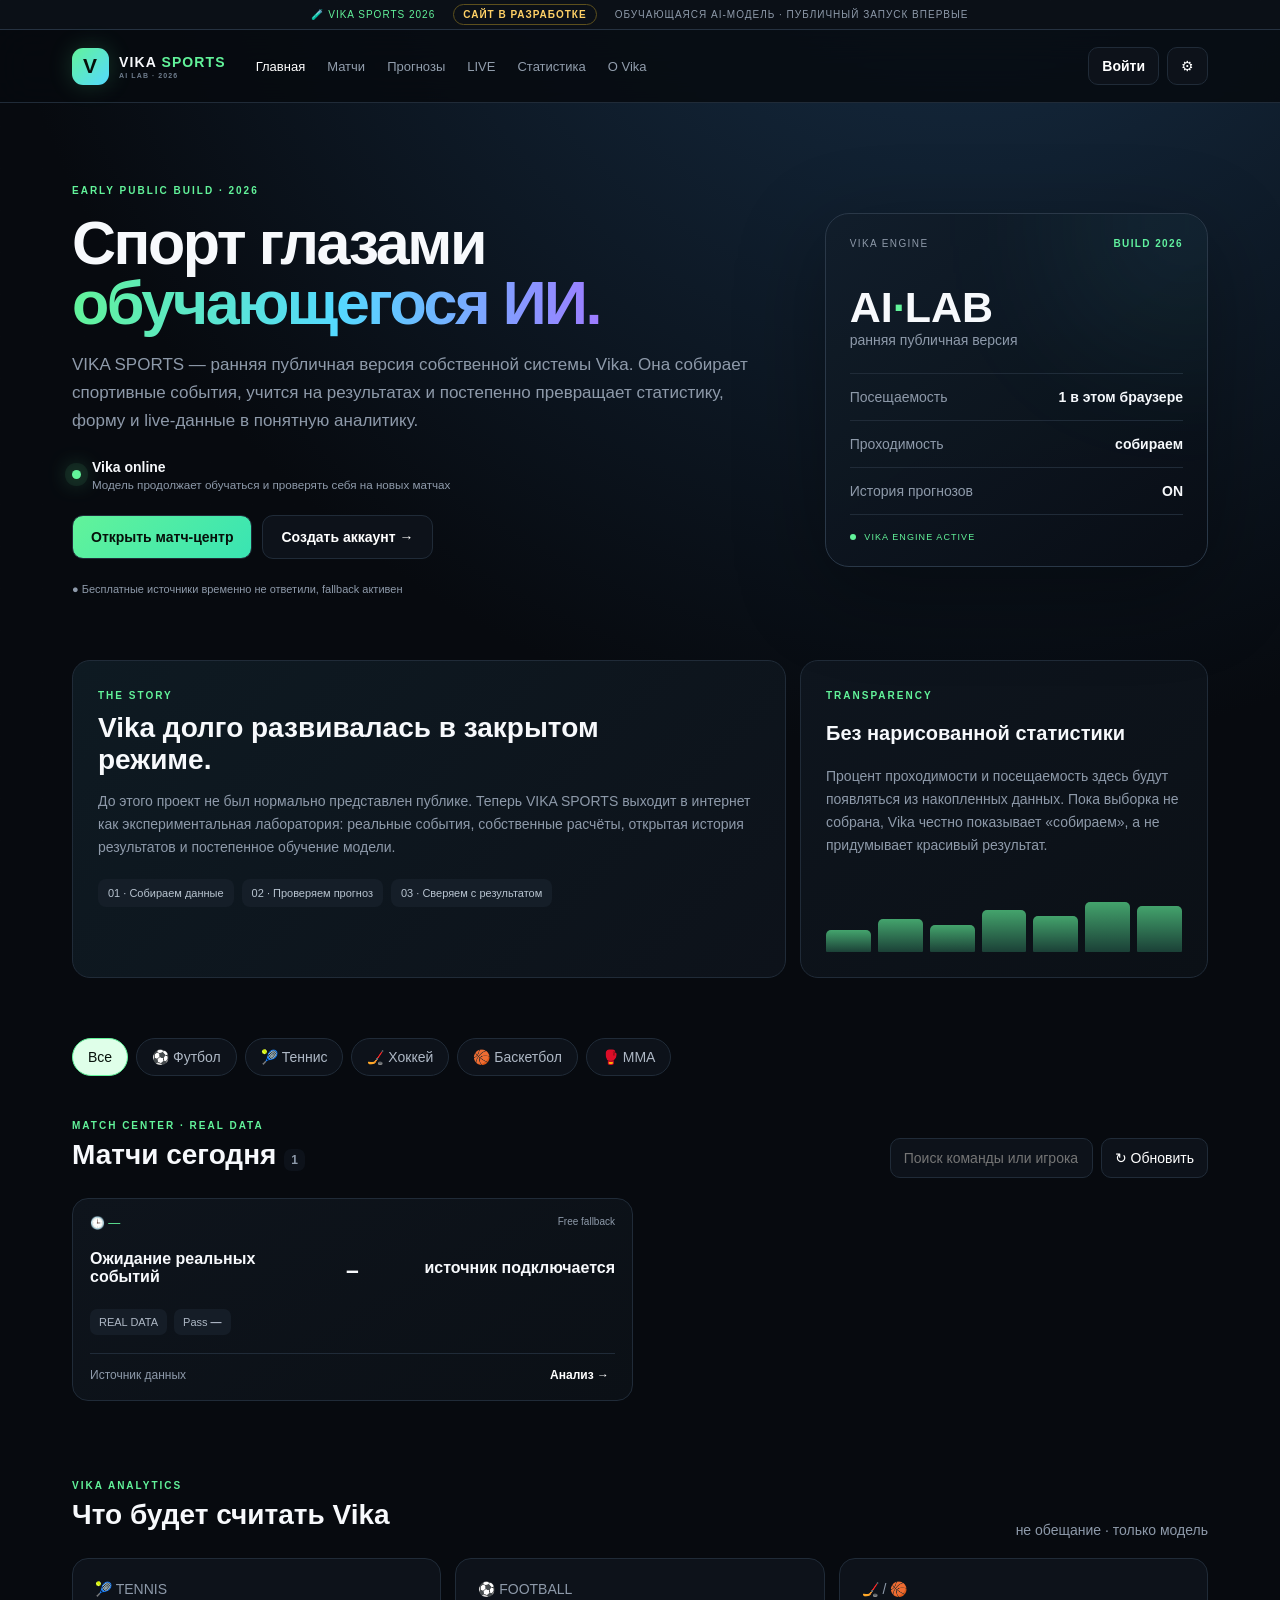
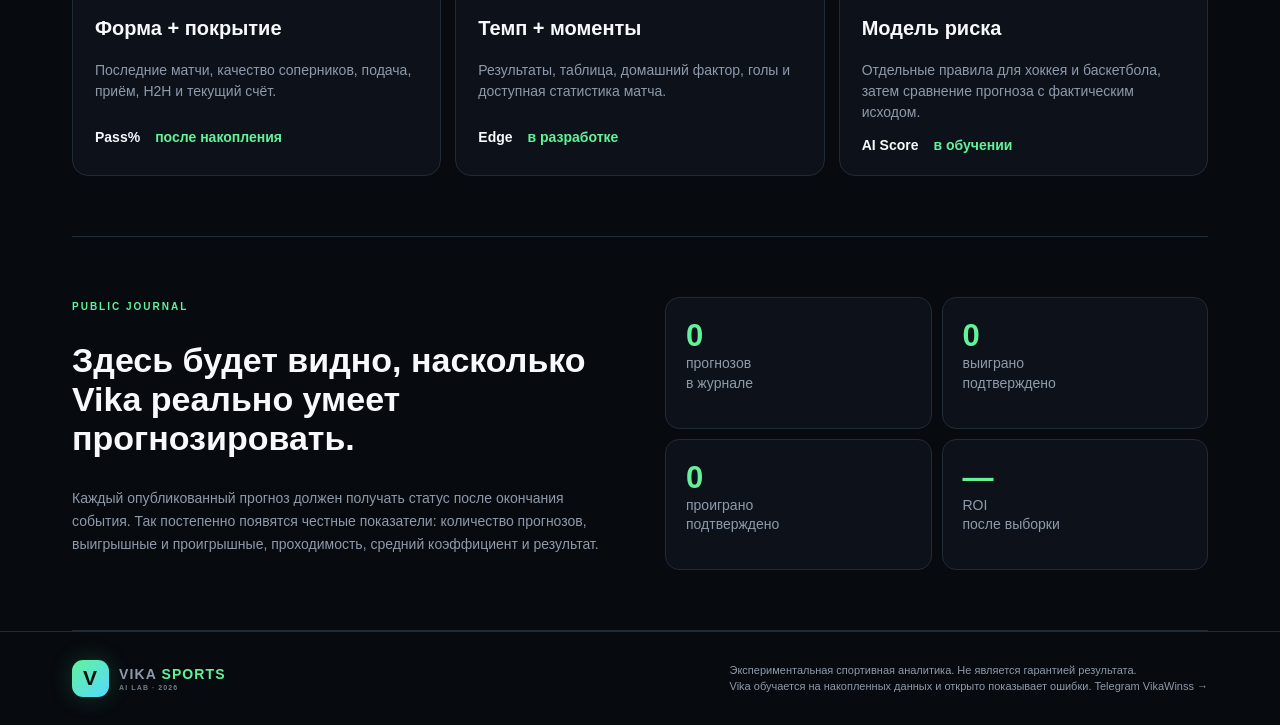
==== commit ee22505f: "Hide internal data-stack details from public VIKA SPORTS site" ====
--- a/index.html
+++ b/index.html
@@ -2,16 +2,15 @@
 <div class="devbar"><span>🧪 VIKA SPORTS 2026</span><b>САЙТ В РАЗРАБОТКЕ</b><span>Обучающаяся AI-модель · публичный запуск впервые</span></div>
 <header><div class="wrap nav"><a class="brand" href="#"><i>V</i><span>VIKA <b>SPORTS</b><small>AI LAB · 2026</small></span></a><nav><a class="active" href="#top">Главная</a><a href="#matches">Матчи</a><a href="#picks">Прогнозы</a><a href="#live">LIVE</a><a href="#stats">Статистика</a><a href="#about">О Vika</a></nav><div class="nav-actions"><button id="loginBtn" class="loginbtn">Войти</button><button id="settings" class="iconbtn">⚙</button></div></div></header>
 <main class="wrap" id="top">
-<section class="hero"><div class="hero-copy"><div class="eyebrow">EARLY PUBLIC BUILD · 2026</div><h1>Спорт глазами<br><em>обучающегося ИИ.</em></h1><p>VIKA SPORTS — ранняя публичная версия собственной системы Vika. Она собирает спортивные события, учится на результатах и постепенно превращает статистику, форму и live-данные в понятную аналитику.</p><div class="hero-note"><span class="pulse"></span><div><b>Vika online</b><small>Модель продолжает обучаться и проверять себя на новых матчах</small></div></div><div class="actions"><a class="primary" href="#matches">Открыть матч-центр</a><button class="ghost" id="heroLogin">Создать аккаунт →</button></div><div class="api" id="apiStatus">● Подключаем бесплатные источники…</div></div><div class="hero-panel"><div class="panel-glow"></div><div class="panel-title"><span>VIKA ENGINE</span><b>BUILD 2026</b></div><div class="metric-main"><strong>AI<span>·</span>LAB</strong><span>ранняя публичная версия</span></div><div class="metric-row"><span>Посещаемость</span><b id="visits">считаем</b></div><div class="metric-row"><span>Проходимость</span><b id="accuracy">собираем</b></div><div class="metric-row"><span>История прогнозов</span><b>ON</b></div><div class="engine-state"><i></i> FREE DATA STACK ACTIVE</div></div></section>
+<section class="hero"><div class="hero-copy"><div class="eyebrow">EARLY PUBLIC BUILD · 2026</div><h1>Спорт глазами<br><em>обучающегося ИИ.</em></h1><p>VIKA SPORTS — ранняя публичная версия собственной системы Vika. Она собирает спортивные события, учится на результатах и постепенно превращает статистику, форму и live-данные в понятную аналитику.</p><div class="hero-note"><span class="pulse"></span><div><b>Vika online</b><small>Модель продолжает обучаться и проверять себя на новых матчах</small></div></div><div class="actions"><a class="primary" href="#matches">Открыть матч-центр</a><button class="ghost" id="heroLogin">Создать аккаунт →</button></div><div class="api" id="apiStatus">● Подключаем данные…</div></div><div class="hero-panel"><div class="panel-glow"></div><div class="panel-title"><span>VIKA ENGINE</span><b>BUILD 2026</b></div><div class="metric-main"><strong>AI<span>·</span>LAB</strong><span>ранняя публичная версия</span></div><div class="metric-row"><span>Посещаемость</span><b id="visits">считаем</b></div><div class="metric-row"><span>Проходимость</span><b id="accuracy">собираем</b></div><div class="metric-row"><span>История прогнозов</span><b>ON</b></div><div class="engine-state"><i></i> VIKA ENGINE ACTIVE</div></div></section>
 <section class="story-grid" id="about"><article class="story-card featured"><span class="eyebrow">THE STORY</span><h2>Vika долго развивалась в закрытом режиме.</h2><p>До этого проект не был нормально представлен публике. Теперь VIKA SPORTS выходит в интернет как экспериментальная лаборатория: реальные события, собственные расчёты, открытая история результатов и постепенное обучение модели.</p><div class="story-points"><span>01 · Собираем данные</span><span>02 · Проверяем прогноз</span><span>03 · Сверяем с результатом</span></div></article><article class="story-card"><span class="eyebrow">TRANSPARENCY</span><h3>Без нарисованной статистики</h3><p>Процент проходимости и посещаемость здесь будут появляться из накопленных данных. Пока выборка не собрана, Vika честно показывает «собираем», а не придумывает красивый результат.</p><div class="fake-chart"><i style="height:32%"></i><i style="height:48%"></i><i style="height:39%"></i><i style="height:61%"></i><i style="height:52%"></i><i style="height:72%"></i><i style="height:66%"></i></div></article></section>
 <section class="sports" id="matches"><button class="sport active" data-sport="all">Все</button><button class="sport" data-sport="football">⚽ Футбол</button><button class="sport" data-sport="tennis">🎾 Теннис</button><button class="sport" data-sport="hockey">🏒 Хоккей</button><button class="sport" data-sport="basketball">🏀 Баскетбол</button><button class="sport" data-sport="mma">🥊 MMA</button></section>
 <section class="toolbar"><div><span class="eyebrow">MATCH CENTER · REAL DATA</span><h2>Матчи сегодня <small id="count">0</small></h2></div><div class="tools"><input id="search" placeholder="Поиск команды или игрока…"><button id="refresh">↻ Обновить</button></div></section>
 <section class="events" id="live"><div id="events"></div></section>
 <section id="picks" class="section"><div class="section-title"><div><span class="eyebrow">VIKA ANALYTICS</span><h2>Что будет считать Vika</h2></div><span class="muted">не обещание · только модель</span></div><div class="pick-grid"><article><span>🎾 TENNIS</span><h3>Форма + покрытие</h3><p>Последние матчи, качество соперников, подача, приём, H2H и текущий счёт.</p><strong>Pass%</strong><b>после накопления</b></article><article><span>⚽ FOOTBALL</span><h3>Темп + моменты</h3><p>Результаты, таблица, домашний фактор, голы и доступная статистика матча.</p><strong>Edge</strong><b>в разработке</b></article><article><span>🏒 / 🏀</span><h3>Модель риска</h3><p>Отдельные правила для хоккея и баскетбола, затем сравнение прогноза с фактическим исходом.</p><strong>AI Score</strong><b>в обучении</b></article></div></section>
 <section class="numbers"><div><span class="eyebrow">PUBLIC JOURNAL</span><h2>Здесь будет видно, насколько Vika реально умеет прогнозировать.</h2><p>Каждый опубликованный прогноз должен получать статус после окончания события. Так постепенно появятся честные показатели: количество прогнозов, выигрышные и проигрышные, проходимость, средний коэффициент и результат.</p></div><div class="number-grid"><div><b id="predictions">0</b><span>прогнозов<br>в журнале</span></div><div><b id="wins">0</b><span>выиграно<br>подтверждено</span></div><div><b id="losses">0</b><span>проиграно<br>подтверждено</span></div><div><b id="roi">—</b><span>ROI<br>после выборки</span></div></div></section>
-<section class="stats" id="stats"><div><span class="eyebrow">FREE DATA STACK</span><h2>Сначала бесплатные источники. Платные подключим позже.</h2><p>VIKA SPORTS использует несколько бесплатных каналов данных и выбирает рабочий ответ вместо зависимости от одного провайдера. Сейчас подключены ESPN public data, TheSportsDB и SportScore. Позже добавим серверный слой для API-Football и других платных источников, не ломая интерфейс.</p><div class="source-links"><a href="https://t.me/VikaWinss" target="_blank" rel="noopener">📣 Наш Telegram-канал VikaWinss</a><a href="https://sportscore.com/" target="_blank" rel="noopener">Powered by SportScore</a></div></div><div class="stat-list"><div><b>3+</b><span>бесплатных<br>источника</span></div><div><b>LIVE</b><span>автообновление<br>событий</span></div><div><b>2026</b><span>год<br>публичного запуска</span></div></div></section>
 </main><footer><div class="wrap"><a class="brand"><i>V</i><span>VIKA <b>SPORTS</b><small>AI LAB · 2026</small></span></a><div><p>Экспериментальная спортивная аналитика. Не является гарантией результата.</p><p>Vika обучается на накопленных данных и открыто показывает ошибки. <a href="https://t.me/VikaWinss" target="_blank" rel="noopener">Telegram VikaWinss →</a></p></div></div></footer>
 <div class="modal" id="modal"><div class="modal-box"><button class="close" id="close">×</button><div id="modalBody"></div></div></div>
 <div class="modal" id="authModal"><div class="modal-box authbox"><button class="close" id="closeAuth">×</button><div class="auth-logo">V</div><span class="eyebrow">VIKA ACCOUNT · BETA</span><h2 id="authTitle">Вход в VIKA SPORTS</h2><p class="muted">Аккаунт нужен для сохранения избранных матчей, истории и будущего персонального кабинета.</p><input id="authName" class="fullinput" placeholder="Имя" style="display:none"><input id="authEmail" class="fullinput" type="email" placeholder="Email"><input id="authPass" class="fullinput" type="password" placeholder="Пароль"><button id="authSubmit" class="primary wide">Войти</button><button id="authSwitch" class="linkbtn">Нет аккаунта? Зарегистрироваться</button><p id="authMsg" class="muted"></p></div></div>
-<div class="modal" id="settingsModal"><div class="modal-box"><button class="close" id="closeSettings">×</button><span class="eyebrow">FREE CONNECTORS</span><h2>Источники данных</h2><p>Бесплатные источники подключаются автоматически. API-ключи в публичный сайт не вшиваем.</p><div class="source"><i class="okdot"></i><div><b>ESPN public data</b><small>матчи и live, где источник доступен</small></div></div><div class="source"><i class="okdot"></i><div><b>TheSportsDB</b><small>дополнительный спортивный каталог</small></div></div><div class="source"><i class="okdot"></i><div><b>SportScore</b><small>live, последние матчи, таблицы и статистика без ключа</small></div></div><div class="source"><i class="laterdot"></i><div><b>Расширенные odds / stats</b><small>подключим позже, когда появится бюджет</small></div></div></div></div>
+<div class="modal" id="settingsModal"><div class="modal-box"><button class="close" id="closeSettings">×</button><span class="eyebrow">VIKA SETTINGS</span><h2>Настройки</h2><p>Здесь будут доступны пользовательские настройки, уведомления и персональные функции Vika.</p></div></div>
 <script src="app.js"></script></body></html>
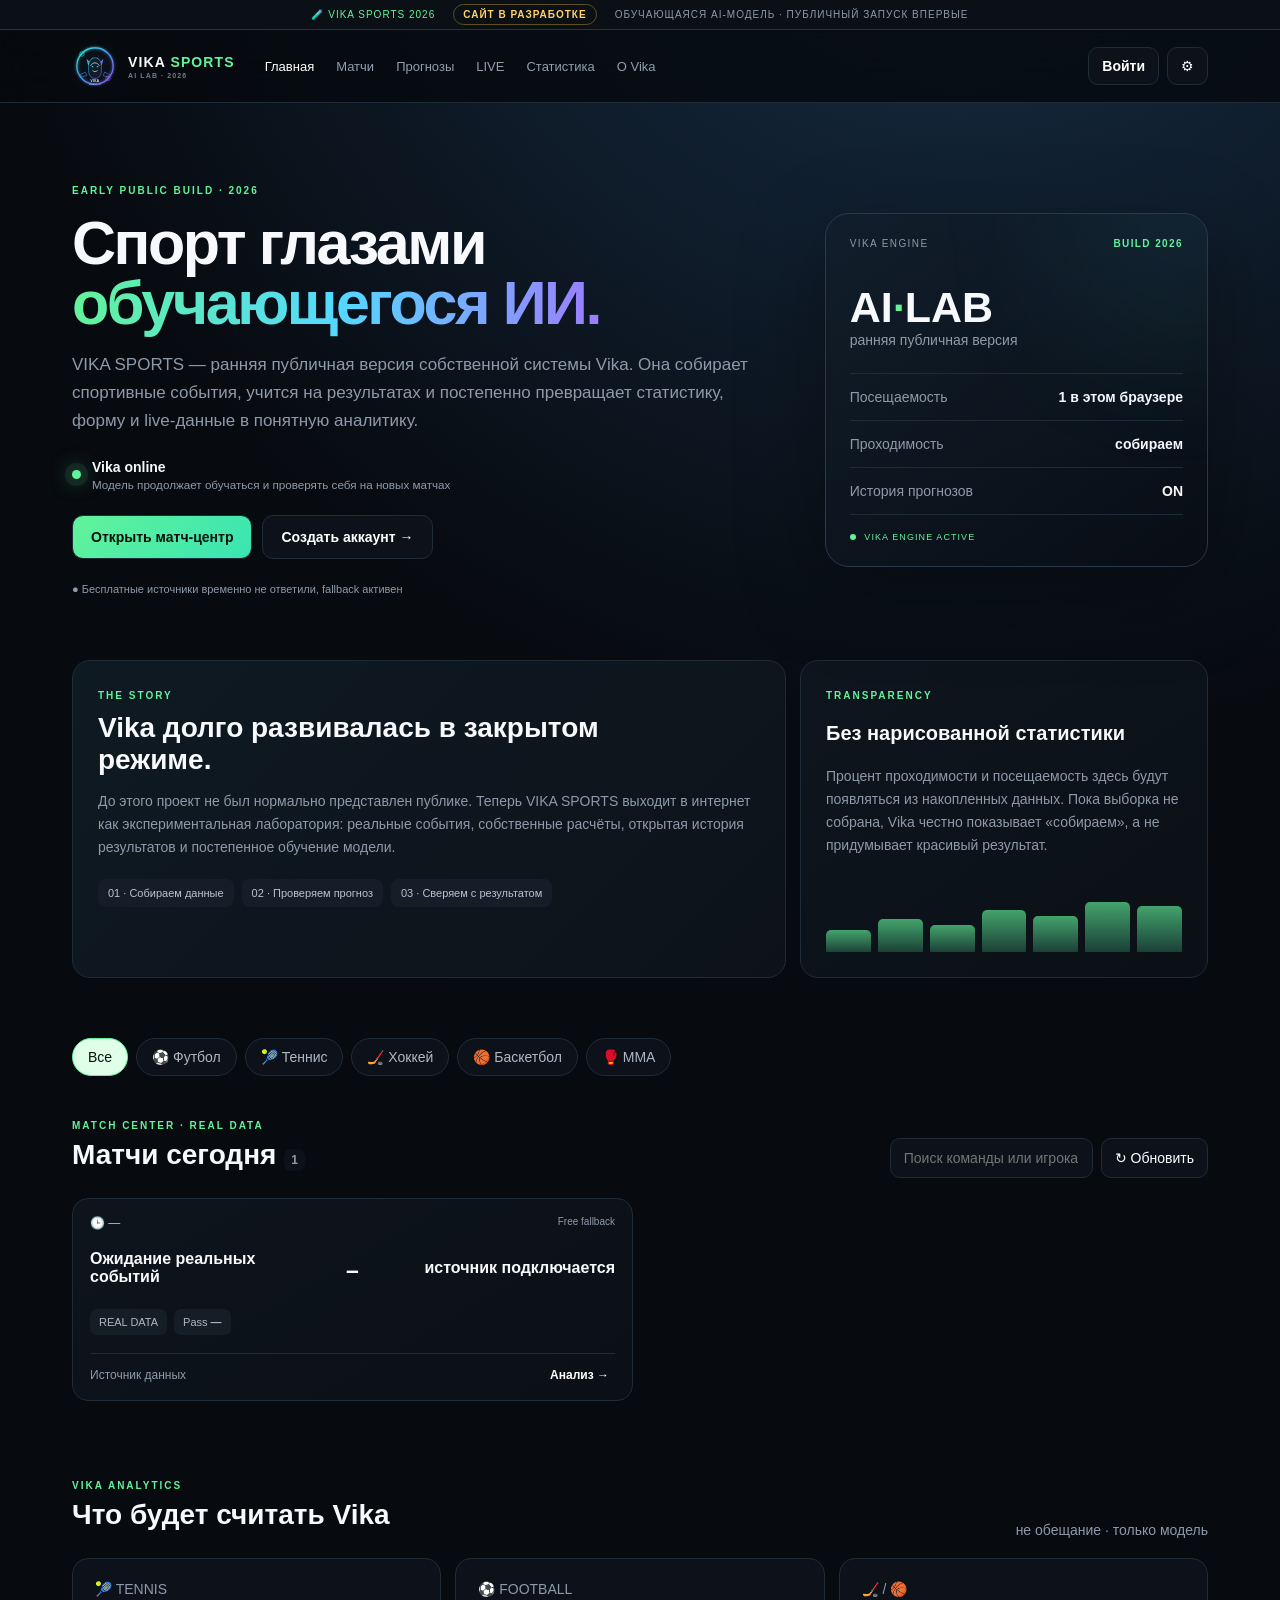
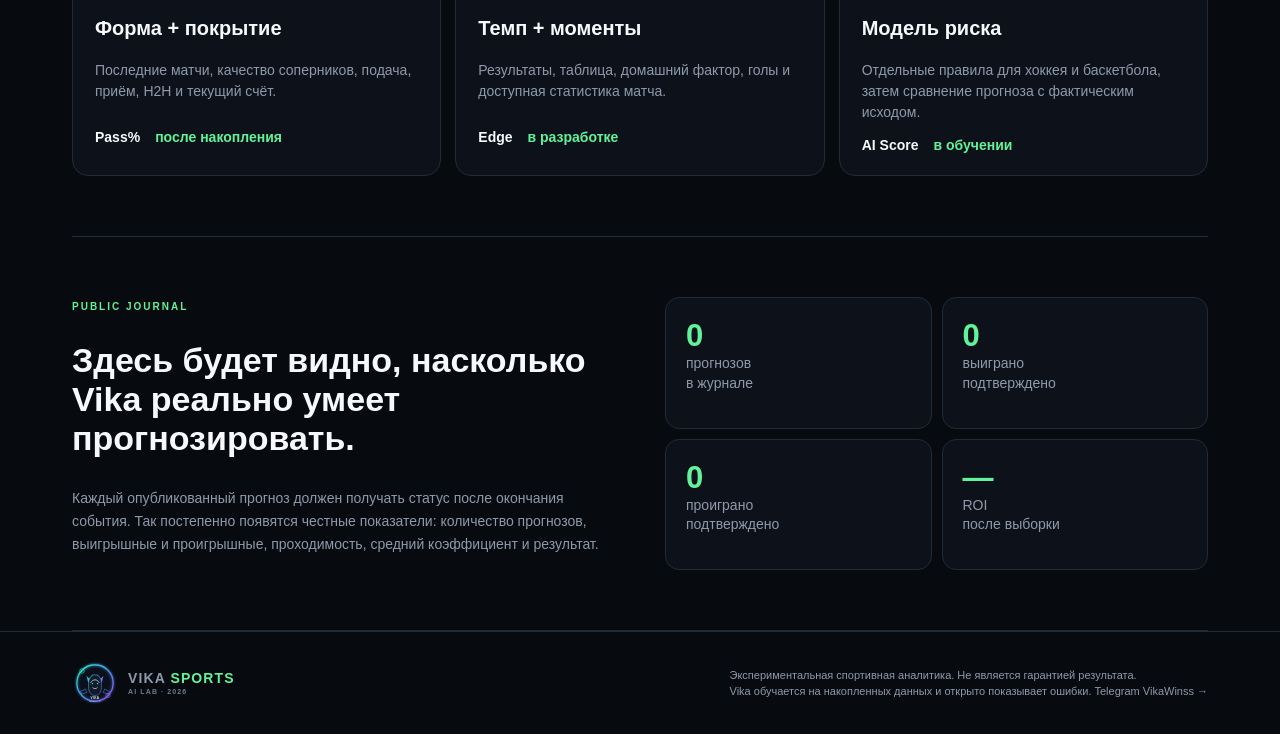
==== commit 7a744d31: "Add VIKA SPORTS icon to site" ====
--- a/index.html
+++ b/index.html
@@ -1,6 +1,6 @@
-<!doctype html><html lang="ru"><head><meta charset="utf-8"><meta name="viewport" content="width=device-width,initial-scale=1"><meta name="theme-color" content="#070a0f"><meta name="description" content="VIKA SPORTS — экспериментальная AI-платформа спортивной аналитики 2026"><title>VIKA SPORTS 2026 — AI Sports Lab</title><link rel="stylesheet" href="styles.css"></head><body>
+<!doctype html><html lang="ru"><head><meta charset="utf-8"><meta name="viewport" content="width=device-width,initial-scale=1"><meta name="theme-color" content="#070a0f"><meta name="description" content="VIKA SPORTS — экспериментальная AI-платформа спортивной аналитики 2026"><link rel="icon" type="image/svg+xml" href="assets/vika-icon.svg"><link rel="apple-touch-icon" href="assets/vika-icon.svg"><title>VIKA SPORTS 2026 — AI Sports Lab</title><link rel="stylesheet" href="styles.css"></head><body>
 <div class="devbar"><span>🧪 VIKA SPORTS 2026</span><b>САЙТ В РАЗРАБОТКЕ</b><span>Обучающаяся AI-модель · публичный запуск впервые</span></div>
-<header><div class="wrap nav"><a class="brand" href="#"><i>V</i><span>VIKA <b>SPORTS</b><small>AI LAB · 2026</small></span></a><nav><a class="active" href="#top">Главная</a><a href="#matches">Матчи</a><a href="#picks">Прогнозы</a><a href="#live">LIVE</a><a href="#stats">Статистика</a><a href="#about">О Vika</a></nav><div class="nav-actions"><button id="loginBtn" class="loginbtn">Войти</button><button id="settings" class="iconbtn">⚙</button></div></div></header>
+<header><div class="wrap nav"><a class="brand" href="#"><img src="assets/vika-icon.svg" alt="VIKA SPORTS" style="width:46px;height:46px;border-radius:14px;object-fit:cover"><span>VIKA <b>SPORTS</b><small>AI LAB · 2026</small></span></a><nav><a class="active" href="#top">Главная</a><a href="#matches">Матчи</a><a href="#picks">Прогнозы</a><a href="#live">LIVE</a><a href="#stats">Статистика</a><a href="#about">О Vika</a></nav><div class="nav-actions"><button id="loginBtn" class="loginbtn">Войти</button><button id="settings" class="iconbtn">⚙</button></div></div></header>
 <main class="wrap" id="top">
 <section class="hero"><div class="hero-copy"><div class="eyebrow">EARLY PUBLIC BUILD · 2026</div><h1>Спорт глазами<br><em>обучающегося ИИ.</em></h1><p>VIKA SPORTS — ранняя публичная версия собственной системы Vika. Она собирает спортивные события, учится на результатах и постепенно превращает статистику, форму и live-данные в понятную аналитику.</p><div class="hero-note"><span class="pulse"></span><div><b>Vika online</b><small>Модель продолжает обучаться и проверять себя на новых матчах</small></div></div><div class="actions"><a class="primary" href="#matches">Открыть матч-центр</a><button class="ghost" id="heroLogin">Создать аккаунт →</button></div><div class="api" id="apiStatus">● Подключаем данные…</div></div><div class="hero-panel"><div class="panel-glow"></div><div class="panel-title"><span>VIKA ENGINE</span><b>BUILD 2026</b></div><div class="metric-main"><strong>AI<span>·</span>LAB</strong><span>ранняя публичная версия</span></div><div class="metric-row"><span>Посещаемость</span><b id="visits">считаем</b></div><div class="metric-row"><span>Проходимость</span><b id="accuracy">собираем</b></div><div class="metric-row"><span>История прогнозов</span><b>ON</b></div><div class="engine-state"><i></i> VIKA ENGINE ACTIVE</div></div></section>
 <section class="story-grid" id="about"><article class="story-card featured"><span class="eyebrow">THE STORY</span><h2>Vika долго развивалась в закрытом режиме.</h2><p>До этого проект не был нормально представлен публике. Теперь VIKA SPORTS выходит в интернет как экспериментальная лаборатория: реальные события, собственные расчёты, открытая история результатов и постепенное обучение модели.</p><div class="story-points"><span>01 · Собираем данные</span><span>02 · Проверяем прогноз</span><span>03 · Сверяем с результатом</span></div></article><article class="story-card"><span class="eyebrow">TRANSPARENCY</span><h3>Без нарисованной статистики</h3><p>Процент проходимости и посещаемость здесь будут появляться из накопленных данных. Пока выборка не собрана, Vika честно показывает «собираем», а не придумывает красивый результат.</p><div class="fake-chart"><i style="height:32%"></i><i style="height:48%"></i><i style="height:39%"></i><i style="height:61%"></i><i style="height:52%"></i><i style="height:72%"></i><i style="height:66%"></i></div></article></section>
@@ -9,7 +9,7 @@
 <section class="events" id="live"><div id="events"></div></section>
 <section id="picks" class="section"><div class="section-title"><div><span class="eyebrow">VIKA ANALYTICS</span><h2>Что будет считать Vika</h2></div><span class="muted">не обещание · только модель</span></div><div class="pick-grid"><article><span>🎾 TENNIS</span><h3>Форма + покрытие</h3><p>Последние матчи, качество соперников, подача, приём, H2H и текущий счёт.</p><strong>Pass%</strong><b>после накопления</b></article><article><span>⚽ FOOTBALL</span><h3>Темп + моменты</h3><p>Результаты, таблица, домашний фактор, голы и доступная статистика матча.</p><strong>Edge</strong><b>в разработке</b></article><article><span>🏒 / 🏀</span><h3>Модель риска</h3><p>Отдельные правила для хоккея и баскетбола, затем сравнение прогноза с фактическим исходом.</p><strong>AI Score</strong><b>в обучении</b></article></div></section>
 <section class="numbers"><div><span class="eyebrow">PUBLIC JOURNAL</span><h2>Здесь будет видно, насколько Vika реально умеет прогнозировать.</h2><p>Каждый опубликованный прогноз должен получать статус после окончания события. Так постепенно появятся честные показатели: количество прогнозов, выигрышные и проигрышные, проходимость, средний коэффициент и результат.</p></div><div class="number-grid"><div><b id="predictions">0</b><span>прогнозов<br>в журнале</span></div><div><b id="wins">0</b><span>выиграно<br>подтверждено</span></div><div><b id="losses">0</b><span>проиграно<br>подтверждено</span></div><div><b id="roi">—</b><span>ROI<br>после выборки</span></div></div></section>
-</main><footer><div class="wrap"><a class="brand"><i>V</i><span>VIKA <b>SPORTS</b><small>AI LAB · 2026</small></span></a><div><p>Экспериментальная спортивная аналитика. Не является гарантией результата.</p><p>Vika обучается на накопленных данных и открыто показывает ошибки. <a href="https://t.me/VikaWinss" target="_blank" rel="noopener">Telegram VikaWinss →</a></p></div></div></footer>
+</main><footer><div class="wrap"><a class="brand"><img src="assets/vika-icon.svg" alt="VIKA SPORTS" style="width:46px;height:46px;border-radius:14px;object-fit:cover"><span>VIKA <b>SPORTS</b><small>AI LAB · 2026</small></span></a><div><p>Экспериментальная спортивная аналитика. Не является гарантией результата.</p><p>Vika обучается на накопленных данных и открыто показывает ошибки. <a href="https://t.me/VikaWinss" target="_blank" rel="noopener">Telegram VikaWinss →</a></p></div></div></footer>
 <div class="modal" id="modal"><div class="modal-box"><button class="close" id="close">×</button><div id="modalBody"></div></div></div>
 <div class="modal" id="authModal"><div class="modal-box authbox"><button class="close" id="closeAuth">×</button><div class="auth-logo">V</div><span class="eyebrow">VIKA ACCOUNT · BETA</span><h2 id="authTitle">Вход в VIKA SPORTS</h2><p class="muted">Аккаунт нужен для сохранения избранных матчей, истории и будущего персонального кабинета.</p><input id="authName" class="fullinput" placeholder="Имя" style="display:none"><input id="authEmail" class="fullinput" type="email" placeholder="Email"><input id="authPass" class="fullinput" type="password" placeholder="Пароль"><button id="authSubmit" class="primary wide">Войти</button><button id="authSwitch" class="linkbtn">Нет аккаунта? Зарегистрироваться</button><p id="authMsg" class="muted"></p></div></div>
 <div class="modal" id="settingsModal"><div class="modal-box"><button class="close" id="closeSettings">×</button><span class="eyebrow">VIKA SETTINGS</span><h2>Настройки</h2><p>Здесь будут доступны пользовательские настройки, уведомления и персональные функции Vika.</p></div></div>
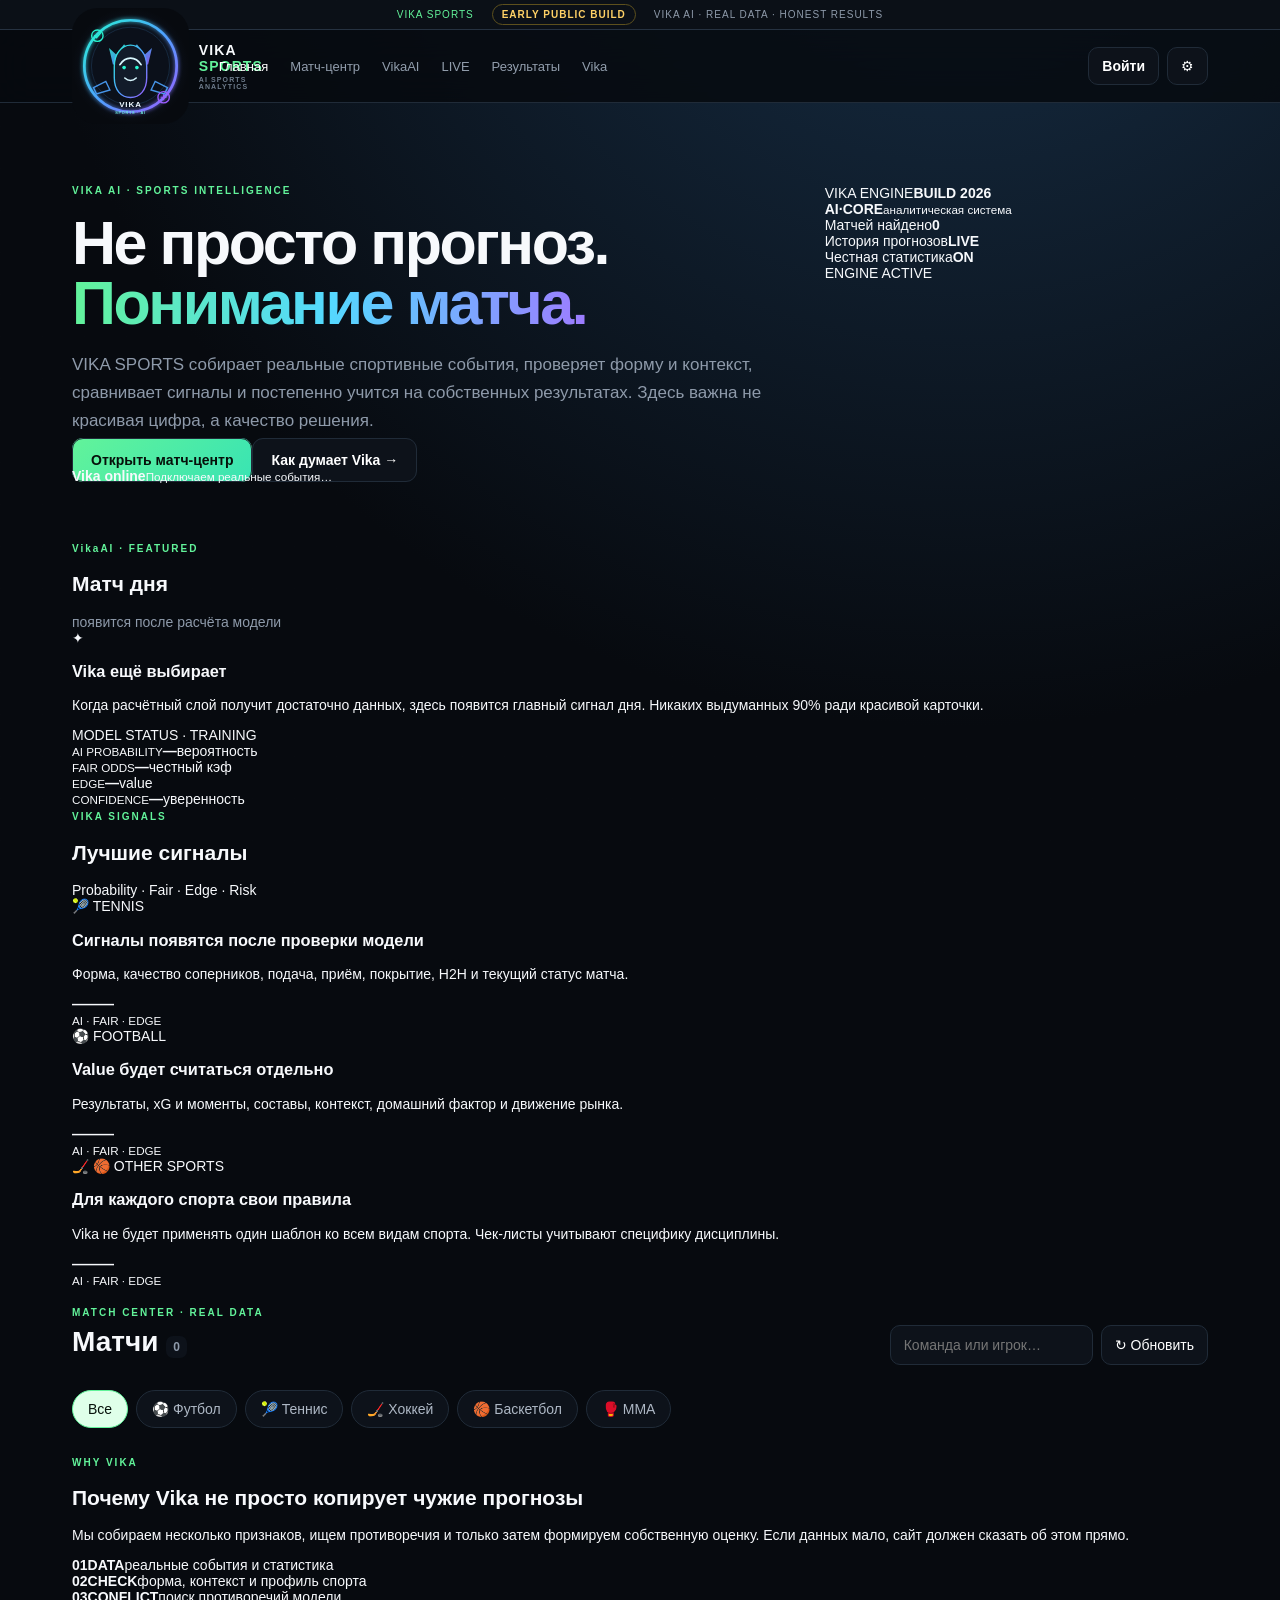
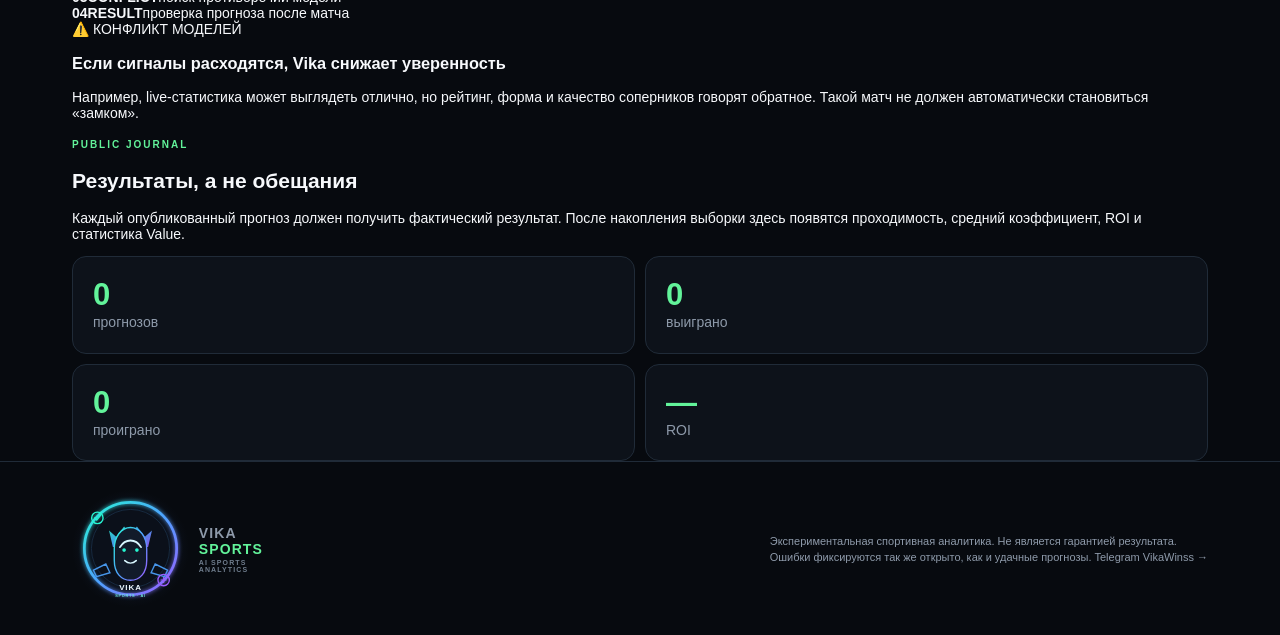
==== commit a3417923: "Redesign VIKA SPORTS homepage around VikaAI signals and Match of the Day" ====
--- a/index.html
+++ b/index.html
@@ -1,16 +1,79 @@
-<!doctype html><html lang="ru"><head><meta charset="utf-8"><meta name="viewport" content="width=device-width,initial-scale=1"><meta name="theme-color" content="#070a0f"><meta name="description" content="VIKA SPORTS — экспериментальная AI-платформа спортивной аналитики 2026"><link rel="icon" type="image/svg+xml" href="assets/vika-icon.svg"><link rel="apple-touch-icon" href="assets/vika-icon.svg"><title>VIKA SPORTS 2026 — AI Sports Lab</title><link rel="stylesheet" href="styles.css"></head><body>
-<div class="devbar"><span>🧪 VIKA SPORTS 2026</span><b>САЙТ В РАЗРАБОТКЕ</b><span>Обучающаяся AI-модель · публичный запуск впервые</span></div>
-<header><div class="wrap nav"><a class="brand" href="#"><img src="assets/vika-icon.svg" alt="VIKA SPORTS" style="width:46px;height:46px;border-radius:14px;object-fit:cover"><span>VIKA <b>SPORTS</b><small>AI LAB · 2026</small></span></a><nav><a class="active" href="#top">Главная</a><a href="#matches">Матчи</a><a href="#picks">Прогнозы</a><a href="#live">LIVE</a><a href="#stats">Статистика</a><a href="#about">О Vika</a></nav><div class="nav-actions"><button id="loginBtn" class="loginbtn">Войти</button><button id="settings" class="iconbtn">⚙</button></div></div></header>
+<!doctype html>
+<html lang="ru">
+<head>
+<meta charset="utf-8">
+<meta name="viewport" content="width=device-width,initial-scale=1">
+<meta name="theme-color" content="#07090d">
+<meta name="description" content="VIKA SPORTS, AI-платформа спортивной аналитики">
+<link rel="icon" type="image/svg+xml" href="assets/vika-icon.svg">
+<link rel="apple-touch-icon" href="assets/vika-icon.svg">
+<title>VIKA SPORTS · AI Sports Analytics</title>
+<link rel="stylesheet" href="styles.css">
+</head>
+<body>
+<div class="devbar"><span>VIKA SPORTS</span><b>EARLY PUBLIC BUILD</b><span>Vika AI · real data · honest results</span></div>
+<header>
+  <div class="wrap nav">
+    <a class="brand" href="#top"><img src="assets/vika-icon.svg" alt="VIKA SPORTS"><span>VIKA <b>SPORTS</b><small>AI SPORTS ANALYTICS</small></span></a>
+    <nav><a class="active" href="#top">Главная</a><a href="#matches">Матч-центр</a><a href="#picks">VikaAI</a><a href="#live">LIVE</a><a href="#stats">Результаты</a><a href="#about">Vika</a></nav>
+    <div class="nav-actions"><button id="loginBtn" class="loginbtn">Войти</button><button id="settings" class="iconbtn">⚙</button></div>
+  </div>
+</header>
 <main class="wrap" id="top">
-<section class="hero"><div class="hero-copy"><div class="eyebrow">EARLY PUBLIC BUILD · 2026</div><h1>Спорт глазами<br><em>обучающегося ИИ.</em></h1><p>VIKA SPORTS — ранняя публичная версия собственной системы Vika. Она собирает спортивные события, учится на результатах и постепенно превращает статистику, форму и live-данные в понятную аналитику.</p><div class="hero-note"><span class="pulse"></span><div><b>Vika online</b><small>Модель продолжает обучаться и проверять себя на новых матчах</small></div></div><div class="actions"><a class="primary" href="#matches">Открыть матч-центр</a><button class="ghost" id="heroLogin">Создать аккаунт →</button></div><div class="api" id="apiStatus">● Подключаем данные…</div></div><div class="hero-panel"><div class="panel-glow"></div><div class="panel-title"><span>VIKA ENGINE</span><b>BUILD 2026</b></div><div class="metric-main"><strong>AI<span>·</span>LAB</strong><span>ранняя публичная версия</span></div><div class="metric-row"><span>Посещаемость</span><b id="visits">считаем</b></div><div class="metric-row"><span>Проходимость</span><b id="accuracy">собираем</b></div><div class="metric-row"><span>История прогнозов</span><b>ON</b></div><div class="engine-state"><i></i> VIKA ENGINE ACTIVE</div></div></section>
-<section class="story-grid" id="about"><article class="story-card featured"><span class="eyebrow">THE STORY</span><h2>Vika долго развивалась в закрытом режиме.</h2><p>До этого проект не был нормально представлен публике. Теперь VIKA SPORTS выходит в интернет как экспериментальная лаборатория: реальные события, собственные расчёты, открытая история результатов и постепенное обучение модели.</p><div class="story-points"><span>01 · Собираем данные</span><span>02 · Проверяем прогноз</span><span>03 · Сверяем с результатом</span></div></article><article class="story-card"><span class="eyebrow">TRANSPARENCY</span><h3>Без нарисованной статистики</h3><p>Процент проходимости и посещаемость здесь будут появляться из накопленных данных. Пока выборка не собрана, Vika честно показывает «собираем», а не придумывает красивый результат.</p><div class="fake-chart"><i style="height:32%"></i><i style="height:48%"></i><i style="height:39%"></i><i style="height:61%"></i><i style="height:52%"></i><i style="height:72%"></i><i style="height:66%"></i></div></article></section>
-<section class="sports" id="matches"><button class="sport active" data-sport="all">Все</button><button class="sport" data-sport="football">⚽ Футбол</button><button class="sport" data-sport="tennis">🎾 Теннис</button><button class="sport" data-sport="hockey">🏒 Хоккей</button><button class="sport" data-sport="basketball">🏀 Баскетбол</button><button class="sport" data-sport="mma">🥊 MMA</button></section>
-<section class="toolbar"><div><span class="eyebrow">MATCH CENTER · REAL DATA</span><h2>Матчи сегодня <small id="count">0</small></h2></div><div class="tools"><input id="search" placeholder="Поиск команды или игрока…"><button id="refresh">↻ Обновить</button></div></section>
-<section class="events" id="live"><div id="events"></div></section>
-<section id="picks" class="section"><div class="section-title"><div><span class="eyebrow">VIKA ANALYTICS</span><h2>Что будет считать Vika</h2></div><span class="muted">не обещание · только модель</span></div><div class="pick-grid"><article><span>🎾 TENNIS</span><h3>Форма + покрытие</h3><p>Последние матчи, качество соперников, подача, приём, H2H и текущий счёт.</p><strong>Pass%</strong><b>после накопления</b></article><article><span>⚽ FOOTBALL</span><h3>Темп + моменты</h3><p>Результаты, таблица, домашний фактор, голы и доступная статистика матча.</p><strong>Edge</strong><b>в разработке</b></article><article><span>🏒 / 🏀</span><h3>Модель риска</h3><p>Отдельные правила для хоккея и баскетбола, затем сравнение прогноза с фактическим исходом.</p><strong>AI Score</strong><b>в обучении</b></article></div></section>
-<section class="numbers"><div><span class="eyebrow">PUBLIC JOURNAL</span><h2>Здесь будет видно, насколько Vika реально умеет прогнозировать.</h2><p>Каждый опубликованный прогноз должен получать статус после окончания события. Так постепенно появятся честные показатели: количество прогнозов, выигрышные и проигрышные, проходимость, средний коэффициент и результат.</p></div><div class="number-grid"><div><b id="predictions">0</b><span>прогнозов<br>в журнале</span></div><div><b id="wins">0</b><span>выиграно<br>подтверждено</span></div><div><b id="losses">0</b><span>проиграно<br>подтверждено</span></div><div><b id="roi">—</b><span>ROI<br>после выборки</span></div></div></section>
-</main><footer><div class="wrap"><a class="brand"><img src="assets/vika-icon.svg" alt="VIKA SPORTS" style="width:46px;height:46px;border-radius:14px;object-fit:cover"><span>VIKA <b>SPORTS</b><small>AI LAB · 2026</small></span></a><div><p>Экспериментальная спортивная аналитика. Не является гарантией результата.</p><p>Vika обучается на накопленных данных и открыто показывает ошибки. <a href="https://t.me/VikaWinss" target="_blank" rel="noopener">Telegram VikaWinss →</a></p></div></div></footer>
+<section class="hero">
+  <div class="hero-copy">
+    <div class="eyebrow">VIKA AI · SPORTS INTELLIGENCE</div>
+    <h1>Не просто прогноз.<br><em>Понимание матча.</em></h1>
+    <p>VIKA SPORTS собирает реальные спортивные события, проверяет форму и контекст, сравнивает сигналы и постепенно учится на собственных результатах. Здесь важна не красивая цифра, а качество решения.</p>
+    <div class="hero-actions"><a class="primary" href="#matches">Открыть матч-центр</a><a class="ghost" href="#picks">Как думает Vika →</a></div>
+    <div class="live-status"><i></i><div><b>Vika online</b><small id="apiStatus">Подключаем реальные события…</small></div></div>
+  </div>
+  <div class="hero-card">
+    <div class="card-top"><span>VIKA ENGINE</span><b>BUILD 2026</b></div>
+    <div class="hero-score"><strong>AI<span>·</span>CORE</strong><small>аналитическая система</small></div>
+    <div class="engine-list"><div><span>Матчей найдено</span><b id="count">0</b></div><div><span>История прогнозов</span><b>LIVE</b></div><div><span>Честная статистика</span><b>ON</b></div></div>
+    <div class="engine-pill"><i></i> ENGINE ACTIVE</div>
+  </div>
+</section>
+
+<section class="day-match" id="picks">
+  <div class="section-head"><div><span class="eyebrow">VikaAI · FEATURED</span><h2>Матч дня</h2></div><span class="muted">появится после расчёта модели</span></div>
+  <div class="day-grid">
+    <div class="day-empty"><div class="day-icon">✦</div><h3>Vika ещё выбирает</h3><p>Когда расчётный слой получит достаточно данных, здесь появится главный сигнал дня. Никаких выдуманных 90% ради красивой карточки.</p><span>MODEL STATUS · TRAINING</span></div>
+    <div class="metrics-placeholder"><div><small>AI PROBABILITY</small><b>—</b><span>вероятность</span></div><div><small>FAIR ODDS</small><b>—</b><span>честный кэф</span></div><div><small>EDGE</small><b>—</b><span>value</span></div><div><small>CONFIDENCE</small><b>—</b><span>уверенность</span></div></div>
+  </div>
+</section>
+
+<section class="signal-strip"><div><span class="eyebrow">VIKA SIGNALS</span><h2>Лучшие сигналы</h2></div><div class="signal-note">Probability · Fair · Edge · Risk</div></section>
+<section class="signal-grid">
+  <article class="signal-card"><span class="sport-label">🎾 TENNIS</span><h3>Сигналы появятся после проверки модели</h3><p>Форма, качество соперников, подача, приём, покрытие, H2H и текущий статус матча.</p><div class="signal-values"><b>—</b><b>—</b><b>—</b></div><small>AI · FAIR · EDGE</small></article>
+  <article class="signal-card"><span class="sport-label">⚽ FOOTBALL</span><h3>Value будет считаться отдельно</h3><p>Результаты, xG и моменты, составы, контекст, домашний фактор и движение рынка.</p><div class="signal-values"><b>—</b><b>—</b><b>—</b></div><small>AI · FAIR · EDGE</small></article>
+  <article class="signal-card"><span class="sport-label">🏒 🏀 OTHER SPORTS</span><h3>Для каждого спорта свои правила</h3><p>Vika не будет применять один шаблон ко всем видам спорта. Чек-листы учитывают специфику дисциплины.</p><div class="signal-values"><b>—</b><b>—</b><b>—</b></div><small>AI · FAIR · EDGE</small></article>
+</section>
+
+<section class="matches-section" id="matches">
+  <div class="toolbar"><div><span class="eyebrow">MATCH CENTER · REAL DATA</span><h2>Матчи <small id="countMirror">0</small></h2></div><div class="tools"><input id="search" placeholder="Команда или игрок…"><button id="refresh">↻ Обновить</button></div></div>
+  <div class="sports"><button class="sport active" data-sport="all">Все</button><button class="sport" data-sport="football">⚽ Футбол</button><button class="sport" data-sport="tennis">🎾 Теннис</button><button class="sport" data-sport="hockey">🏒 Хоккей</button><button class="sport" data-sport="basketball">🏀 Баскетбол</button><button class="sport" data-sport="mma">🥊 MMA</button></div>
+  <section class="events" id="live"><div id="events"></div></section>
+</section>
+
+<section class="why-vika" id="about">
+  <div><span class="eyebrow">WHY VIKA</span><h2>Почему Vika не просто копирует чужие прогнозы</h2><p>Мы собираем несколько признаков, ищем противоречия и только затем формируем собственную оценку. Если данных мало, сайт должен сказать об этом прямо.</p></div>
+  <div class="why-grid"><div><b>01</b><strong>DATA</strong><span>реальные события и статистика</span></div><div><b>02</b><strong>CHECK</strong><span>форма, контекст и профиль спорта</span></div><div><b>03</b><strong>CONFLICT</strong><span>поиск противоречий модели</span></div><div><b>04</b><strong>RESULT</strong><span>проверка прогноза после матча</span></div></div>
+</section>
+
+<section class="conflict"><div class="conflict-badge">⚠️ КОНФЛИКТ МОДЕЛЕЙ</div><div><h3>Если сигналы расходятся, Vika снижает уверенность</h3><p>Например, live-статистика может выглядеть отлично, но рейтинг, форма и качество соперников говорят обратное. Такой матч не должен автоматически становиться «замком».</p></div></section>
+
+<section class="results" id="stats">
+  <div><span class="eyebrow">PUBLIC JOURNAL</span><h2>Результаты, а не обещания</h2><p>Каждый опубликованный прогноз должен получить фактический результат. После накопления выборки здесь появятся проходимость, средний коэффициент, ROI и статистика Value.</p></div>
+  <div class="number-grid"><div><b id="predictions">0</b><span>прогнозов</span></div><div><b id="wins">0</b><span>выиграно</span></div><div><b id="losses">0</b><span>проиграно</span></div><div><b id="roi">—</b><span>ROI</span></div></div>
+</section>
+</main>
+<footer><div class="wrap"><a class="brand"><img src="assets/vika-icon.svg" alt="VIKA SPORTS"><span>VIKA <b>SPORTS</b><small>AI SPORTS ANALYTICS</small></span></a><div><p>Экспериментальная спортивная аналитика. Не является гарантией результата.</p><p>Ошибки фиксируются так же открыто, как и удачные прогнозы. <a href="https://t.me/VikaWinss" target="_blank" rel="noopener">Telegram VikaWinss →</a></p></div></div></footer>
 <div class="modal" id="modal"><div class="modal-box"><button class="close" id="close">×</button><div id="modalBody"></div></div></div>
-<div class="modal" id="authModal"><div class="modal-box authbox"><button class="close" id="closeAuth">×</button><div class="auth-logo">V</div><span class="eyebrow">VIKA ACCOUNT · BETA</span><h2 id="authTitle">Вход в VIKA SPORTS</h2><p class="muted">Аккаунт нужен для сохранения избранных матчей, истории и будущего персонального кабинета.</p><input id="authName" class="fullinput" placeholder="Имя" style="display:none"><input id="authEmail" class="fullinput" type="email" placeholder="Email"><input id="authPass" class="fullinput" type="password" placeholder="Пароль"><button id="authSubmit" class="primary wide">Войти</button><button id="authSwitch" class="linkbtn">Нет аккаунта? Зарегистрироваться</button><p id="authMsg" class="muted"></p></div></div>
-<div class="modal" id="settingsModal"><div class="modal-box"><button class="close" id="closeSettings">×</button><span class="eyebrow">VIKA SETTINGS</span><h2>Настройки</h2><p>Здесь будут доступны пользовательские настройки, уведомления и персональные функции Vika.</p></div></div>
-<script src="app.js"></script></body></html>+<div class="modal" id="authModal"><div class="modal-box authbox"><button class="close" id="closeAuth">×</button><div class="auth-logo">V</div><span class="eyebrow">VIKA ACCOUNT · BETA</span><h2 id="authTitle">Вход в VIKA SPORTS</h2><p class="muted">Персональный кабинет пока находится в beta.</p><input id="authName" class="fullinput" placeholder="Имя" style="display:none"><input id="authEmail" class="fullinput" type="email" placeholder="Email"><input id="authPass" class="fullinput" type="password" placeholder="Пароль"><button id="authSubmit" class="primary wide">Войти</button><button id="authSwitch" class="linkbtn">Нет аккаунта? Зарегистрироваться</button><p id="authMsg" class="muted"></p></div></div>
+<div class="modal" id="settingsModal"><div class="modal-box"><button class="close" id="closeSettings">×</button><span class="eyebrow">VIKA SETTINGS</span><h2>Настройки</h2><p>Персональные уведомления, избранное и другие функции подключим позже.</p></div></div>
+<script src="app.js"></script>
+<script>document.addEventListener('DOMContentLoaded',()=>{const c=document.getElementById('count'),m=document.getElementById('countMirror');if(c&&m)new MutationObserver(()=>m.textContent=c.textContent).observe(c,{childList:true,characterData:true,subtree:true});});</script>
+</body>
+</html>
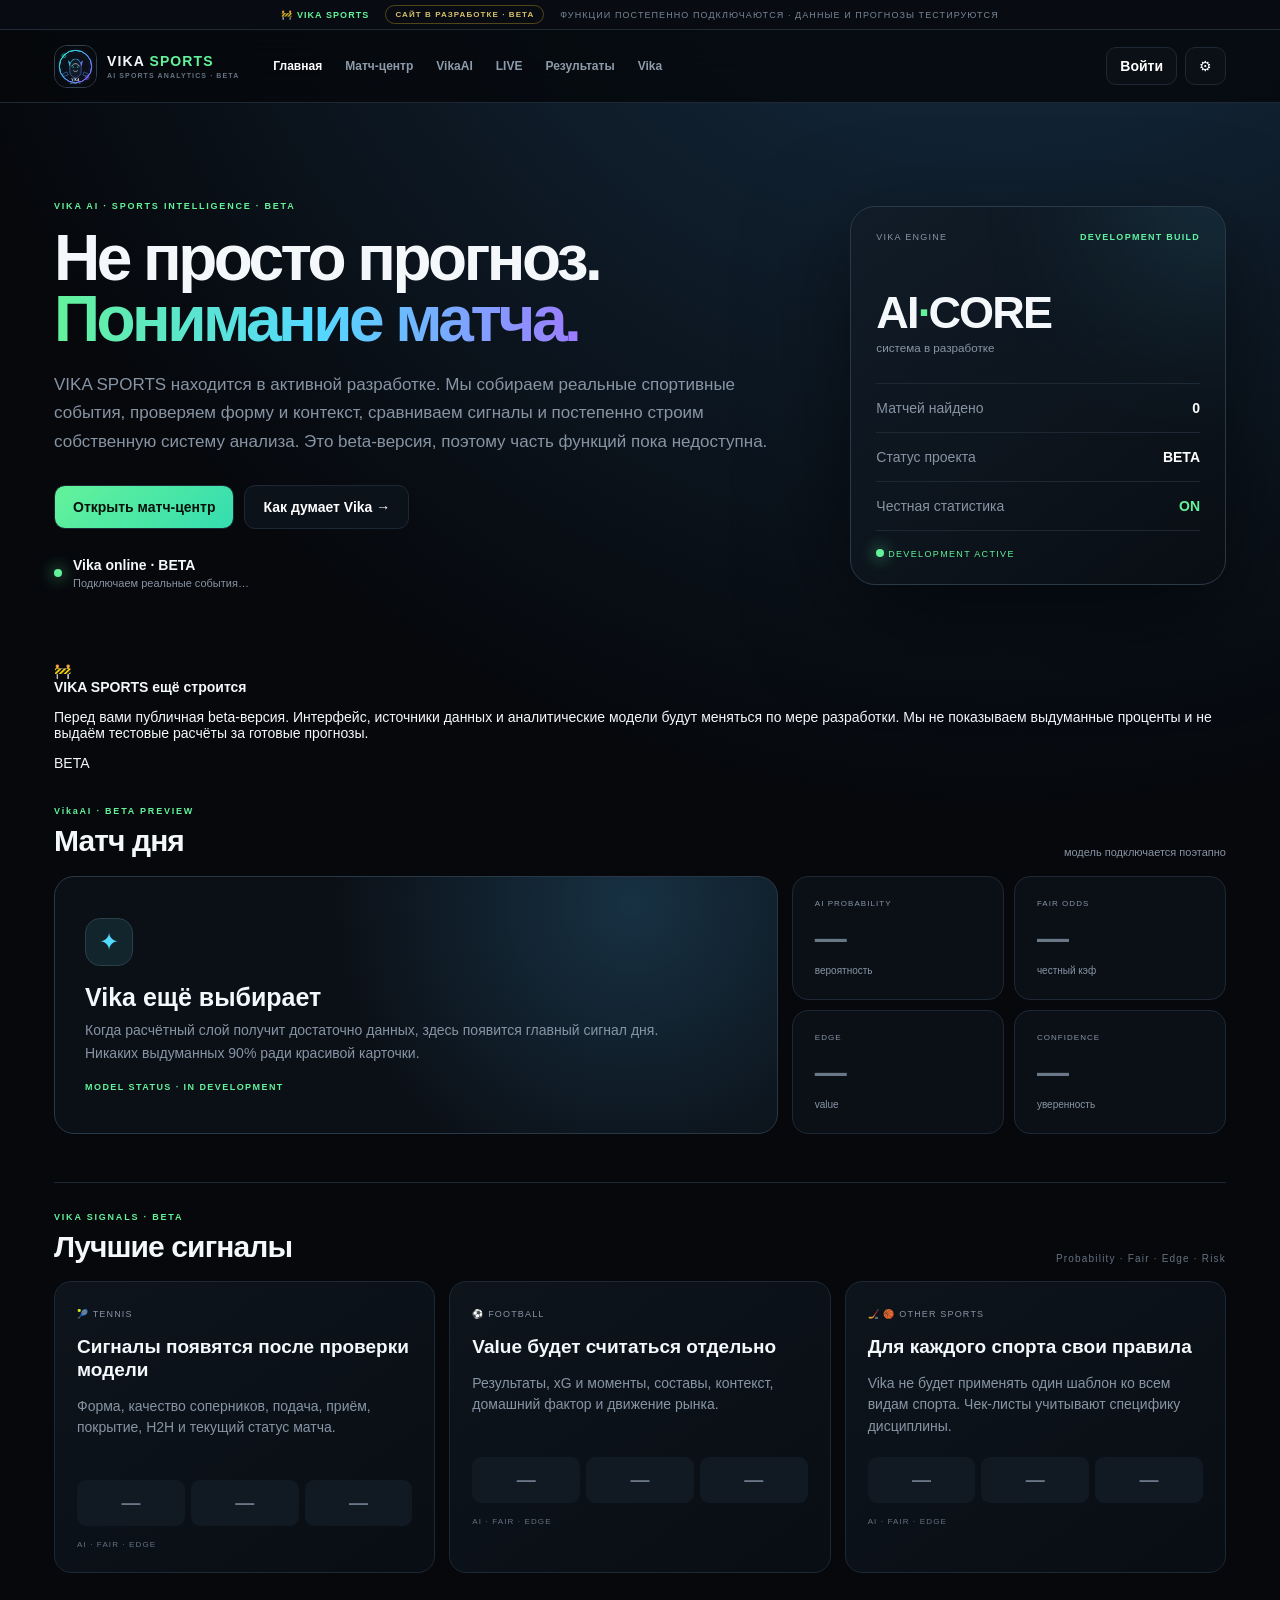
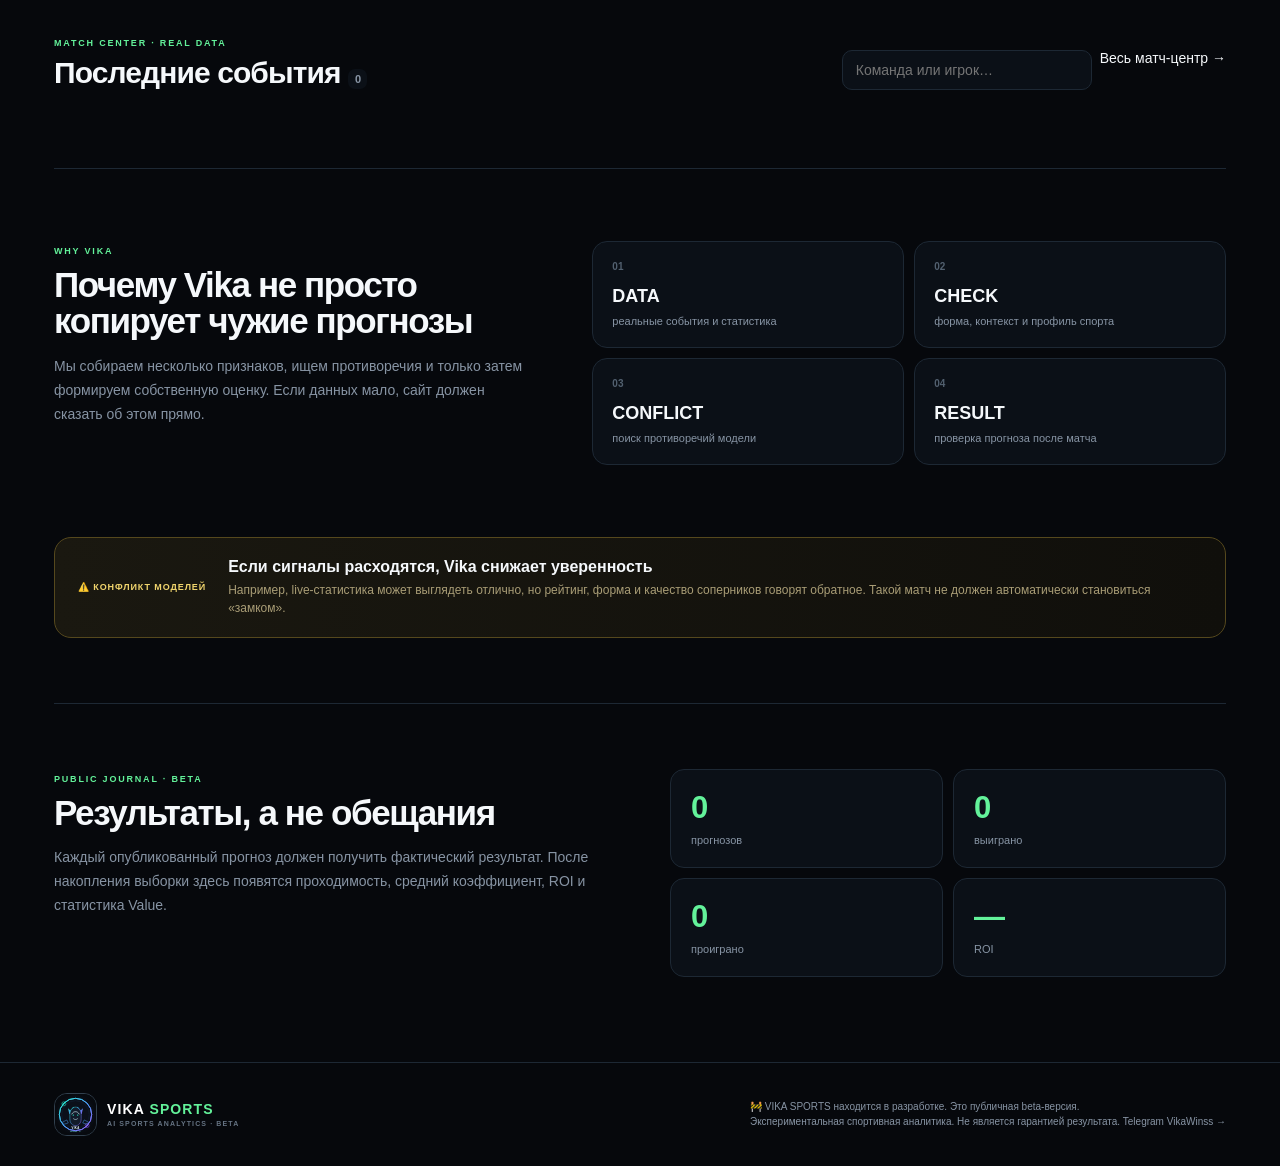
==== commit babeb8ab: "Make beta development status prominent and start multi-page navigation" ====
--- a/index.html
+++ b/index.html
@@ -4,47 +4,51 @@
 <meta charset="utf-8">
 <meta name="viewport" content="width=device-width,initial-scale=1">
 <meta name="theme-color" content="#07090d">
-<meta name="description" content="VIKA SPORTS, AI-платформа спортивной аналитики">
+<meta name="description" content="VIKA SPORTS, AI-платформа спортивной аналитики. Beta, сайт находится в разработке.">
 <link rel="icon" type="image/svg+xml" href="assets/vika-icon.svg">
 <link rel="apple-touch-icon" href="assets/vika-icon.svg">
-<title>VIKA SPORTS · AI Sports Analytics</title>
+<title>VIKA SPORTS · Beta</title>
 <link rel="stylesheet" href="styles.css">
 </head>
 <body>
-<div class="devbar"><span>VIKA SPORTS</span><b>EARLY PUBLIC BUILD</b><span>Vika AI · real data · honest results</span></div>
+<div class="devbar"><span>🚧 VIKA SPORTS</span><b>САЙТ В РАЗРАБОТКЕ · BETA</b><span>Функции постепенно подключаются · данные и прогнозы тестируются</span></div>
 <header>
   <div class="wrap nav">
-    <a class="brand" href="#top"><img src="assets/vika-icon.svg" alt="VIKA SPORTS"><span>VIKA <b>SPORTS</b><small>AI SPORTS ANALYTICS</small></span></a>
-    <nav><a class="active" href="#top">Главная</a><a href="#matches">Матч-центр</a><a href="#picks">VikaAI</a><a href="#live">LIVE</a><a href="#stats">Результаты</a><a href="#about">Vika</a></nav>
+    <a class="brand" href="index.html"><img src="assets/vika-icon.svg" alt="VIKA SPORTS"><span>VIKA <b>SPORTS</b><small>AI SPORTS ANALYTICS · BETA</small></span></a>
+    <nav><a class="active" href="index.html">Главная</a><a href="matches.html">Матч-центр</a><a href="vika-ai.html">VikaAI</a><a href="live.html">LIVE</a><a href="results.html">Результаты</a><a href="vika.html">Vika</a></nav>
     <div class="nav-actions"><button id="loginBtn" class="loginbtn">Войти</button><button id="settings" class="iconbtn">⚙</button></div>
   </div>
 </header>
 <main class="wrap" id="top">
 <section class="hero">
   <div class="hero-copy">
-    <div class="eyebrow">VIKA AI · SPORTS INTELLIGENCE</div>
+    <div class="eyebrow">VIKA AI · SPORTS INTELLIGENCE · BETA</div>
     <h1>Не просто прогноз.<br><em>Понимание матча.</em></h1>
-    <p>VIKA SPORTS собирает реальные спортивные события, проверяет форму и контекст, сравнивает сигналы и постепенно учится на собственных результатах. Здесь важна не красивая цифра, а качество решения.</p>
-    <div class="hero-actions"><a class="primary" href="#matches">Открыть матч-центр</a><a class="ghost" href="#picks">Как думает Vika →</a></div>
-    <div class="live-status"><i></i><div><b>Vika online</b><small id="apiStatus">Подключаем реальные события…</small></div></div>
+    <p>VIKA SPORTS находится в активной разработке. Мы собираем реальные спортивные события, проверяем форму и контекст, сравниваем сигналы и постепенно строим собственную систему анализа. Это beta-версия, поэтому часть функций пока недоступна.</p>
+    <div class="hero-actions"><a class="primary" href="matches.html">Открыть матч-центр</a><a class="ghost" href="vika-ai.html">Как думает Vika →</a></div>
+    <div class="live-status"><i></i><div><b>Vika online · BETA</b><small id="apiStatus">Подключаем реальные события…</small></div></div>
   </div>
   <div class="hero-card">
-    <div class="card-top"><span>VIKA ENGINE</span><b>BUILD 2026</b></div>
-    <div class="hero-score"><strong>AI<span>·</span>CORE</strong><small>аналитическая система</small></div>
-    <div class="engine-list"><div><span>Матчей найдено</span><b id="count">0</b></div><div><span>История прогнозов</span><b>LIVE</b></div><div><span>Честная статистика</span><b>ON</b></div></div>
-    <div class="engine-pill"><i></i> ENGINE ACTIVE</div>
+    <div class="card-top"><span>VIKA ENGINE</span><b>DEVELOPMENT BUILD</b></div>
+    <div class="hero-score"><strong>AI<span>·</span>CORE</strong><small>система в разработке</small></div>
+    <div class="engine-list"><div><span>Матчей найдено</span><b id="count">0</b></div><div><span>Статус проекта</span><b>BETA</b></div><div><span>Честная статистика</span><b>ON</b></div></div>
+    <div class="engine-pill"><i></i> DEVELOPMENT ACTIVE</div>
   </div>
 </section>
 
+<section class="beta-notice">
+  <div class="beta-icon">🚧</div><div><strong>VIKA SPORTS ещё строится</strong><p>Перед вами публичная beta-версия. Интерфейс, источники данных и аналитические модели будут меняться по мере разработки. Мы не показываем выдуманные проценты и не выдаём тестовые расчёты за готовые прогнозы.</p></div><span>BETA</span>
+</section>
+
 <section class="day-match" id="picks">
-  <div class="section-head"><div><span class="eyebrow">VikaAI · FEATURED</span><h2>Матч дня</h2></div><span class="muted">появится после расчёта модели</span></div>
+  <div class="section-head"><div><span class="eyebrow">VikaAI · BETA PREVIEW</span><h2>Матч дня</h2></div><span class="muted">модель подключается поэтапно</span></div>
   <div class="day-grid">
-    <div class="day-empty"><div class="day-icon">✦</div><h3>Vika ещё выбирает</h3><p>Когда расчётный слой получит достаточно данных, здесь появится главный сигнал дня. Никаких выдуманных 90% ради красивой карточки.</p><span>MODEL STATUS · TRAINING</span></div>
+    <div class="day-empty"><div class="day-icon">✦</div><h3>Vika ещё выбирает</h3><p>Когда расчётный слой получит достаточно данных, здесь появится главный сигнал дня. Никаких выдуманных 90% ради красивой карточки.</p><span>MODEL STATUS · IN DEVELOPMENT</span></div>
     <div class="metrics-placeholder"><div><small>AI PROBABILITY</small><b>—</b><span>вероятность</span></div><div><small>FAIR ODDS</small><b>—</b><span>честный кэф</span></div><div><small>EDGE</small><b>—</b><span>value</span></div><div><small>CONFIDENCE</small><b>—</b><span>уверенность</span></div></div>
   </div>
 </section>
 
-<section class="signal-strip"><div><span class="eyebrow">VIKA SIGNALS</span><h2>Лучшие сигналы</h2></div><div class="signal-note">Probability · Fair · Edge · Risk</div></section>
+<section class="signal-strip"><div><span class="eyebrow">VIKA SIGNALS · BETA</span><h2>Лучшие сигналы</h2></div><div class="signal-note">Probability · Fair · Edge · Risk</div></section>
 <section class="signal-grid">
   <article class="signal-card"><span class="sport-label">🎾 TENNIS</span><h3>Сигналы появятся после проверки модели</h3><p>Форма, качество соперников, подача, приём, покрытие, H2H и текущий статус матча.</p><div class="signal-values"><b>—</b><b>—</b><b>—</b></div><small>AI · FAIR · EDGE</small></article>
   <article class="signal-card"><span class="sport-label">⚽ FOOTBALL</span><h3>Value будет считаться отдельно</h3><p>Результаты, xG и моменты, составы, контекст, домашний фактор и движение рынка.</p><div class="signal-values"><b>—</b><b>—</b><b>—</b></div><small>AI · FAIR · EDGE</small></article>
@@ -52,8 +56,7 @@
 </section>
 
 <section class="matches-section" id="matches">
-  <div class="toolbar"><div><span class="eyebrow">MATCH CENTER · REAL DATA</span><h2>Матчи <small id="countMirror">0</small></h2></div><div class="tools"><input id="search" placeholder="Команда или игрок…"><button id="refresh">↻ Обновить</button></div></div>
-  <div class="sports"><button class="sport active" data-sport="all">Все</button><button class="sport" data-sport="football">⚽ Футбол</button><button class="sport" data-sport="tennis">🎾 Теннис</button><button class="sport" data-sport="hockey">🏒 Хоккей</button><button class="sport" data-sport="basketball">🏀 Баскетбол</button><button class="sport" data-sport="mma">🥊 MMA</button></div>
+  <div class="toolbar"><div><span class="eyebrow">MATCH CENTER · REAL DATA</span><h2>Последние события <small id="countMirror">0</small></h2></div><div class="tools"><input id="search" placeholder="Команда или игрок…"><a class="tools-link" href="matches.html">Весь матч-центр →</a></div></div>
   <section class="events" id="live"><div id="events"></div></section>
 </section>
 
@@ -65,11 +68,11 @@
 <section class="conflict"><div class="conflict-badge">⚠️ КОНФЛИКТ МОДЕЛЕЙ</div><div><h3>Если сигналы расходятся, Vika снижает уверенность</h3><p>Например, live-статистика может выглядеть отлично, но рейтинг, форма и качество соперников говорят обратное. Такой матч не должен автоматически становиться «замком».</p></div></section>
 
 <section class="results" id="stats">
-  <div><span class="eyebrow">PUBLIC JOURNAL</span><h2>Результаты, а не обещания</h2><p>Каждый опубликованный прогноз должен получить фактический результат. После накопления выборки здесь появятся проходимость, средний коэффициент, ROI и статистика Value.</p></div>
+  <div><span class="eyebrow">PUBLIC JOURNAL · BETA</span><h2>Результаты, а не обещания</h2><p>Каждый опубликованный прогноз должен получить фактический результат. После накопления выборки здесь появятся проходимость, средний коэффициент, ROI и статистика Value.</p></div>
   <div class="number-grid"><div><b id="predictions">0</b><span>прогнозов</span></div><div><b id="wins">0</b><span>выиграно</span></div><div><b id="losses">0</b><span>проиграно</span></div><div><b id="roi">—</b><span>ROI</span></div></div>
 </section>
 </main>
-<footer><div class="wrap"><a class="brand"><img src="assets/vika-icon.svg" alt="VIKA SPORTS"><span>VIKA <b>SPORTS</b><small>AI SPORTS ANALYTICS</small></span></a><div><p>Экспериментальная спортивная аналитика. Не является гарантией результата.</p><p>Ошибки фиксируются так же открыто, как и удачные прогнозы. <a href="https://t.me/VikaWinss" target="_blank" rel="noopener">Telegram VikaWinss →</a></p></div></div></footer>
+<footer><div class="wrap"><a class="brand"><img src="assets/vika-icon.svg" alt="VIKA SPORTS"><span>VIKA <b>SPORTS</b><small>AI SPORTS ANALYTICS · BETA</small></span></a><div><p>🚧 VIKA SPORTS находится в разработке. Это публичная beta-версия.</p><p>Экспериментальная спортивная аналитика. Не является гарантией результата. <a href="https://t.me/VikaWinss" target="_blank" rel="noopener">Telegram VikaWinss →</a></p></div></div></footer>
 <div class="modal" id="modal"><div class="modal-box"><button class="close" id="close">×</button><div id="modalBody"></div></div></div>
 <div class="modal" id="authModal"><div class="modal-box authbox"><button class="close" id="closeAuth">×</button><div class="auth-logo">V</div><span class="eyebrow">VIKA ACCOUNT · BETA</span><h2 id="authTitle">Вход в VIKA SPORTS</h2><p class="muted">Персональный кабинет пока находится в beta.</p><input id="authName" class="fullinput" placeholder="Имя" style="display:none"><input id="authEmail" class="fullinput" type="email" placeholder="Email"><input id="authPass" class="fullinput" type="password" placeholder="Пароль"><button id="authSubmit" class="primary wide">Войти</button><button id="authSwitch" class="linkbtn">Нет аккаунта? Зарегистрироваться</button><p id="authMsg" class="muted"></p></div></div>
 <div class="modal" id="settingsModal"><div class="modal-box"><button class="close" id="closeSettings">×</button><span class="eyebrow">VIKA SETTINGS</span><h2>Настройки</h2><p>Персональные уведомления, избранное и другие функции подключим позже.</p></div></div>
--- a/styles.css
+++ b/styles.css
@@ -1 +1 @@
-:root{--bg:#070a0f;--panel:#0d121a;--line:#202b38;--text:#f7f9fc;--muted:#8e9aaa;--green:#62f39a;--cyan:#54d9ff;--violet:#9d7cff;--yellow:#ffd166}*{box-sizing:border-box}html{scroll-behavior:smooth}body{margin:0;background:radial-gradient(circle at 75% -10%,#18314a,#070a0f 36%);color:var(--text);font:14px Inter,Arial,sans-serif;overflow-x:hidden}body:before{content:"";position:fixed;inset:0;pointer-events:none;opacity:.2;background-image:linear-gradient(rgba(255,255,255,.025) 1px,transparent 1px),linear-gradient(90deg,rgba(255,255,255,.025) 1px,transparent 1px);background-size:42px 42px}a{text-decoration:none;color:inherit}button,input{font:inherit}.wrap{max-width:1180px;margin:auto;padding:0 22px}.devbar{height:30px;background:#0b1017;border-bottom:1px solid #263241;color:#8e9aaa;display:flex;align-items:center;justify-content:center;gap:18px;font-size:10px;letter-spacing:.1em;text-transform:uppercase}.devbar b{color:var(--yellow);padding:4px 9px;border:1px solid #5d501d;border-radius:999px}.devbar span:first-child{color:var(--green)}header{position:sticky;top:0;z-index:10;background:rgba(7,10,15,.84);backdrop-filter:blur(18px);border-bottom:1px solid var(--line)}.nav{height:72px;display:flex;align-items:center;gap:30px}.brand{display:flex;align-items:center;gap:10px;font-weight:900;letter-spacing:.08em}.brand i{display:grid;place-items:center;width:37px;height:37px;border-radius:11px;background:linear-gradient(135deg,var(--green),var(--cyan));color:#06100a;font-style:normal;font-size:21px;box-shadow:0 0 25px #62f39a30}.brand b{color:var(--green)}.brand small{display:block;color:#6f7d8d;font-size:7px;letter-spacing:.16em;margin-top:2px}nav{display:flex;gap:22px;flex:1}nav a{color:#929ead;font-size:13px}nav a.active,nav a:hover{color:#fff}.nav-actions{display:flex;gap:8px}.iconbtn,.tools button,.loginbtn{background:var(--panel);border:1px solid var(--line);color:#fff;border-radius:10px;padding:10px 13px;cursor:pointer}.loginbtn{font-weight:800}.hero{display:grid;grid-template-columns:1.42fr .78fr;gap:55px;padding:82px 0 55px}.eyebrow{font-size:10px;letter-spacing:.2em;color:var(--green);font-weight:900}.hero h1{font-size:61px;line-height:.99;margin:17px 0;letter-spacing:-.04em}.hero h1 em{font-style:normal;background:linear-gradient(90deg,var(--green),var(--cyan),var(--violet));-webkit-background-clip:text;color:transparent}.hero p{max-width:690px;color:var(--muted);font-size:17px;line-height:1.65}.hero-note{display:flex;gap:11px;align-items:center;margin:24px 0 8px}.hero-note b,.hero-note small{display:block}.hero-note small{color:var(--muted);margin-top:3px}.pulse{width:9px;height:9px;border-radius:50%;background:var(--green);box-shadow:0 0 0 7px #62f39a14,0 0 22px var(--green)}.actions{display:flex;gap:10px;margin:24px 0}.primary,.ghost{padding:13px 18px;border-radius:11px;font-weight:900;border:1px solid var(--line);cursor:pointer}.primary{background:linear-gradient(135deg,var(--green),#39e4b3);color:#06100a}.ghost{background:var(--panel);color:#fff}.api{font-size:11px;color:var(--muted)}.api.ok{color:var(--green)}.hero-panel{position:relative;overflow:hidden;background:linear-gradient(145deg,#121e2bf2,#090e15f5);border:1px solid #2a3848;border-radius:24px;padding:24px;align-self:center;box-shadow:0 25px 90px #0005}.panel-glow{position:absolute;width:180px;height:180px;right:-70px;top:-80px;background:var(--cyan);filter:blur(90px);opacity:.13}.panel-title,.metric-row{display:flex;justify-content:space-between;align-items:center}.panel-title{font-size:10px;color:var(--muted);letter-spacing:.14em}.panel-title b{color:var(--green)}.metric-main{padding:34px 0 25px;border-bottom:1px solid var(--line)}.metric-main strong{font-size:43px;display:block}.metric-main strong span{color:var(--green)}.metric-main span{color:var(--muted)}.metric-row{padding:15px 0;border-bottom:1px solid var(--line)}.metric-row span{color:var(--muted)}.engine-state{font-size:9px;color:var(--green);letter-spacing:.12em;margin-top:17px}.engine-state i{display:inline-block;width:6px;height:6px;background:var(--green);border-radius:50%;margin-right:5px}.story-grid{display:grid;grid-template-columns:1.4fr .8fr;gap:14px;margin:10px 0 55px}.story-card{background:linear-gradient(145deg,#0e151e,#0b1016);border:1px solid var(--line);border-radius:18px;padding:25px}.story-card.featured{background:linear-gradient(135deg,#0e1a22,#0d121a)}.story-card h2{font-size:28px;max-width:600px;margin:10px 0}.story-card h3{font-size:20px}.story-card p{color:var(--muted);line-height:1.65}.story-points{display:flex;gap:8px;flex-wrap:wrap;margin-top:20px}.story-points span{background:#151e28;padding:8px 10px;border-radius:8px;color:#b8c4d0;font-size:11px}.fake-chart{height:70px;display:flex;align-items:end;gap:7px;margin-top:25px}.fake-chart i{display:block;flex:1;border-radius:5px 5px 1px 1px;background:linear-gradient(180deg,var(--green),#245b48);opacity:.65}.sports{display:flex;gap:8px;overflow:auto;padding:5px 0 25px}.sport{white-space:nowrap;border:1px solid var(--line);background:var(--panel);color:#aeb8c5;border-radius:999px;padding:10px 15px;cursor:pointer}.sport.active{background:#dfffe9;color:#07120b;border-color:var(--green)}.toolbar,.section-title{display:flex;justify-content:space-between;align-items:end;margin:15px 0 20px}.toolbar h2,.section-title h2{font-size:28px;margin:7px 0}.toolbar h2 small{font-size:12px;color:var(--muted);background:var(--panel);padding:4px 7px;border-radius:7px}.tools{display:flex;gap:8px}.tools input,.fullinput{background:var(--panel);border:1px solid var(--line);border-radius:10px;color:#fff;padding:11px 13px;outline:none}.events>div{display:grid;grid-template-columns:repeat(2,1fr);gap:14px}.event{background:linear-gradient(150deg,#0e141c,#0b1016);border:1px solid var(--line);border-radius:16px;padding:17px;transition:.2s}.event:hover{transform:translateY(-2px);border-color:#344657}.event.is-live{border-color:#28563c;box-shadow:0 0 0 1px #62f39a10}.event-head{display:flex;justify-content:space-between;color:var(--green);font-size:12px;margin-bottom:20px}.event-head small{color:var(--muted)}.teams{display:grid;grid-template-columns:1fr 80px 1fr;align-items:center;gap:10px}.teams b{font-size:16px}.teams small{display:block;color:var(--muted);margin-top:5px}.teams .away{text-align:right}.score{text-align:center;font-size:23px;font-weight:900}.chips{display:flex;gap:7px;margin:18px 0;flex-wrap:wrap}.chips span{font-size:11px;background:#151d27;color:#aeb8c5;border-radius:7px;padding:7px 9px}.chips .value{color:var(--green)}.event-foot{display:flex;justify-content:space-between;align-items:center;color:var(--muted);font-size:12px;border-top:1px solid var(--line);padding-top:13px}.event-foot button{background:none;border:0;color:#fff;font-weight:800;cursor:pointer}.section{padding:60px 0}.muted{color:var(--muted)}.pick-grid{display:grid;grid-template-columns:repeat(3,1fr);gap:14px}.pick-grid article{background:var(--panel);border:1px solid var(--line);border-radius:16px;padding:22px}.pick-grid span{color:var(--muted)}.pick-grid h3{font-size:20px}.pick-grid p{color:var(--muted);line-height:1.5;min-height:55px}.pick-grid strong{margin-right:15px}.pick-grid b{color:var(--green)}.numbers{display:grid;grid-template-columns:1fr 1fr;gap:50px;padding:60px 0;border-top:1px solid var(--line);border-bottom:1px solid var(--line)}.numbers h2{font-size:34px;max-width:650px}.numbers p,.stats p{color:var(--muted);line-height:1.65}.number-grid{display:grid;grid-template-columns:1fr 1fr;gap:10px}.number-grid div{background:var(--panel);border:1px solid var(--line);border-radius:14px;padding:20px}.number-grid b{display:block;font-size:31px;color:var(--green)}.number-grid span{color:var(--muted);line-height:1.4}.stats{display:grid;grid-template-columns:1fr 1fr;gap:50px;padding:60px 0 85px}.stats h2{font-size:34px;max-width:650px}.stat-list{display:grid;grid-template-columns:repeat(3,1fr);gap:10px}.stat-list div{background:var(--panel);border:1px solid var(--line);border-radius:14px;padding:20px}.stat-list b{display:block;font-size:26px;color:var(--green)}.stat-list span{color:var(--muted);line-height:1.4}footer{border-top:1px solid var(--line);padding:28px 0;color:var(--muted)}footer .wrap{display:flex;justify-content:space-between;align-items:center;gap:30px}footer p{font-size:11px;margin:4px 0}.modal{position:fixed;inset:0;background:#000c;backdrop-filter:blur(8px);display:none;place-items:center;z-index:20;padding:20px}.modal.open{display:grid}.modal-box{position:relative;max-width:680px;width:100%;max-height:90vh;overflow:auto;background:#0c121a;border:1px solid #2a3848;border-radius:20px;padding:28px;box-shadow:0 30px 100px #000}.close{position:absolute;right:18px;top:14px;background:none;border:0;color:#fff;font-size:28px;cursor:pointer}.modal-box h2{font-size:30px}.modal-box h2 span{color:var(--muted);font-weight:400}.big-metrics{display:grid;grid-template-columns:repeat(3,1fr);gap:10px;margin:22px 0}.big-metrics div{background:var(--panel);padding:18px;border-radius:12px}.big-metrics b{font-size:25px;color:var(--green);display:block}.big-metrics small{color:var(--muted)}.checkgrid{display:grid;grid-template-columns:1fr 1fr;gap:8px}.checkgrid span{background:var(--panel);padding:10px;border-radius:8px;color:#b9c3ce}.notice{margin-top:16px;padding:12px;background:#201e14;border:1px solid #5b4c1c;border-radius:10px;color:#f0d77b}.fullinput{width:100%;margin:9px 0}.wide{width:100%}.authbox{max-width:440px}.auth-logo{width:48px;height:48px;border-radius:14px;display:grid;place-items:center;background:linear-gradient(135deg,var(--green),var(--cyan));color:#06100a;font-size:26px;font-weight:900;margin-bottom:18px}.linkbtn{display:block;margin:14px auto 0;background:none;border:0;color:var(--cyan);cursor:pointer}.source{display:flex;gap:12px;align-items:center;padding:14px;background:var(--panel);border-radius:11px;margin-top:9px}.source i{width:8px;height:8px;border-radius:50%}.okdot{background:var(--green);box-shadow:0 0 12px var(--green)}.laterdot{background:var(--yellow)}.source b,.source small{display:block}.source small{color:var(--muted);margin-top:3px}@media(max-width:850px){.devbar{gap:7px;font-size:7px}.devbar span:last-child{display:none}nav{display:none}.hero{grid-template-columns:1fr;padding-top:55px}.hero h1{font-size:43px}.story-grid,.events>div,.pick-grid,.numbers,.stats{grid-template-columns:1fr}.toolbar{align-items:start;gap:12px;flex-direction:column}.tools{width:100%}.tools input{flex:1}.number-grid{grid-template-columns:1fr 1fr}.stat-list{grid-template-columns:1fr 1fr}footer .wrap{flex-direction:column;align-items:flex-start}}+:root{--bg:#06080c;--panel:#0b1017;--panel2:#0f1721;--line:#1d2834;--text:#f5f8fb;--muted:#8794a4;--green:#63f29a;--cyan:#54d9ff;--violet:#9c7cff;--yellow:#ffd166;--red:#ff6b7a}*{box-sizing:border-box}html{scroll-behavior:smooth}body{margin:0;background:radial-gradient(circle at 78% -10%,#183249 0,#06080c 34%),#06080c;color:var(--text);font:14px Inter,Arial,sans-serif;overflow-x:hidden}body:before{content:"";position:fixed;inset:0;pointer-events:none;opacity:.16;background-image:linear-gradient(rgba(255,255,255,.025) 1px,transparent 1px),linear-gradient(90deg,rgba(255,255,255,.025) 1px,transparent 1px);background-size:44px 44px}a{text-decoration:none;color:inherit}button,input{font:inherit}.wrap{max-width:1220px;margin:auto;padding:0 24px}.devbar{height:30px;background:#080c12;border-bottom:1px solid #202b37;color:#778595;display:flex;align-items:center;justify-content:center;gap:16px;font-size:9px;letter-spacing:.12em;text-transform:uppercase}.devbar span:first-child{color:var(--green);font-weight:900}.devbar b{color:#d8c16a;border:1px solid #504619;border-radius:999px;padding:4px 9px;font-size:8px}header{position:sticky;top:0;z-index:10;background:rgba(6,8,12,.82);backdrop-filter:blur(20px);border-bottom:1px solid var(--line)}.nav{height:72px;display:flex;align-items:center;gap:34px}.brand{display:flex;align-items:center;gap:10px;font-weight:900;letter-spacing:.08em;min-width:max-content}.brand img{width:43px;height:43px;border-radius:13px;object-fit:cover;border:1px solid #31404e}.brand b{color:var(--green)}.brand small{display:block;color:#657383;font-size:7px;letter-spacing:.16em;margin-top:3px}nav{display:flex;gap:23px;flex:1}nav a{color:#8e9baa;font-size:12px;font-weight:700}nav a.active,nav a:hover{color:#fff}.nav-actions{display:flex;gap:8px}.iconbtn,.loginbtn,.tools button{background:var(--panel);border:1px solid var(--line);color:#fff;border-radius:10px;padding:10px 13px;cursor:pointer}.loginbtn{font-weight:800}.hero{display:grid;grid-template-columns:1.45fr .75fr;gap:70px;padding:82px 0 58px;min-height:560px;align-items:center}.eyebrow{font-size:9px;letter-spacing:.2em;color:var(--green);font-weight:900}.hero h1{font-size:64px;line-height:.96;margin:17px 0 20px;letter-spacing:-.055em}.hero h1 em{font-style:normal;background:linear-gradient(90deg,var(--green),var(--cyan),var(--violet));-webkit-background-clip:text;color:transparent}.hero p{max-width:720px;color:var(--muted);font-size:17px;line-height:1.7;margin:0}.hero-actions{display:flex;gap:10px;margin:28px 0}.primary,.ghost{display:inline-flex;justify-content:center;align-items:center;padding:13px 18px;border-radius:11px;font-weight:900;border:1px solid var(--line);cursor:pointer}.primary{background:linear-gradient(135deg,var(--green),#35ddb0);color:#06100a}.ghost{background:#0c1219;color:#fff}.live-status{display:flex;gap:11px;align-items:center}.live-status i,.engine-pill i{width:8px;height:8px;border-radius:50%;background:var(--green);box-shadow:0 0 16px var(--green);display:inline-block}.live-status b,.live-status small{display:block}.live-status small{color:var(--muted);margin-top:4px;font-size:11px}.hero-card{position:relative;overflow:hidden;background:linear-gradient(145deg,#111c28,#090e14);border:1px solid #2a3949;border-radius:25px;padding:25px;box-shadow:0 30px 100px #0008}.hero-card:after{content:"";position:absolute;width:190px;height:190px;right:-90px;top:-100px;background:var(--cyan);filter:blur(80px);opacity:.15}.card-top{display:flex;justify-content:space-between;color:var(--muted);font-size:9px;letter-spacing:.14em}.card-top b{color:var(--green)}.hero-score{padding:45px 0 28px;border-bottom:1px solid var(--line)}.hero-score strong{font-size:45px;display:block;letter-spacing:-.04em}.hero-score strong span{color:var(--green)}.hero-score small{color:var(--muted)}.engine-list>div{display:flex;justify-content:space-between;padding:16px 0;border-bottom:1px solid var(--line)}.engine-list span{color:var(--muted)}.engine-list b{color:#fff}.engine-list>div:nth-child(3) b{color:var(--green)}.engine-pill{font-size:9px;letter-spacing:.15em;color:var(--green);margin-top:18px}.section-head,.signal-strip,.toolbar{display:flex;justify-content:space-between;align-items:end;gap:20px}.section-head h2,.signal-strip h2,.toolbar h2{font-size:30px;margin:7px 0 0;letter-spacing:-.03em}.muted{color:var(--muted);font-size:11px}.day-match{padding:30px 0 48px}.day-grid{display:grid;grid-template-columns:1.25fr .75fr;gap:14px;margin-top:18px}.day-empty{min-height:245px;border:1px solid #293847;border-radius:20px;background:radial-gradient(circle at 80% 10%,#173143,#0b1017 48%);padding:30px;display:flex;flex-direction:column;justify-content:center}.day-icon{width:48px;height:48px;border-radius:15px;display:grid;place-items:center;background:#12242c;border:1px solid #29404b;color:var(--cyan);font-size:24px}.day-empty h3{font-size:25px;margin:17px 0 7px}.day-empty p{max-width:620px;color:var(--muted);line-height:1.6;margin:0 0 18px}.day-empty>span{font-size:9px;letter-spacing:.16em;color:var(--green);font-weight:900}.metrics-placeholder{display:grid;grid-template-columns:1fr 1fr;gap:10px}.metrics-placeholder div{background:var(--panel);border:1px solid var(--line);border-radius:16px;padding:22px}.metrics-placeholder small{display:block;color:var(--muted);font-size:8px;letter-spacing:.13em}.metrics-placeholder b{display:block;font-size:32px;margin:12px 0 4px;color:#697787}.metrics-placeholder span{font-size:10px;color:var(--muted)}.signal-strip{padding:24px 0 17px;border-top:1px solid var(--line)}.signal-note{color:#647180;font-size:10px;letter-spacing:.12em}.signal-grid{display:grid;grid-template-columns:repeat(3,1fr);gap:14px}.signal-card{background:linear-gradient(145deg,#0d141c,#090e14);border:1px solid var(--line);border-radius:17px;padding:22px}.sport-label{font-size:9px;color:var(--muted);letter-spacing:.13em}.signal-card h3{font-size:19px;line-height:1.2;margin:16px 0 9px}.signal-card p{color:var(--muted);line-height:1.55;min-height:65px}.signal-values{display:grid;grid-template-columns:repeat(3,1fr);gap:6px;margin:19px 0 8px}.signal-values b{background:#111923;border-radius:9px;padding:12px;text-align:center;color:#697787;font-size:19px}.signal-card>small{font-size:8px;color:#647180;letter-spacing:.14em}.matches-section{padding:60px 0}.toolbar{margin-bottom:18px}.toolbar h2 small{font-size:11px;color:var(--muted);background:var(--panel);padding:4px 7px;border-radius:7px}.tools{display:flex;gap:8px}.tools input,.fullinput{background:var(--panel);border:1px solid var(--line);border-radius:10px;color:#fff;padding:11px 13px;outline:none}.tools input{width:250px}.sports{display:flex;gap:8px;overflow:auto;padding:4px 0 22px}.sport{white-space:nowrap;border:1px solid var(--line);background:var(--panel);color:#aeb8c5;border-radius:999px;padding:10px 15px;cursor:pointer}.sport.active{background:#ddffea;color:#07120b;border-color:var(--green);font-weight:800}.events>div{display:grid;grid-template-columns:repeat(2,1fr);gap:14px}.event{background:linear-gradient(150deg,#0e141c,#090e14);border:1px solid var(--line);border-radius:16px;padding:17px;transition:.2s}.event:hover{transform:translateY(-2px);border-color:#344657}.event.is-live{border-color:#28563c;box-shadow:0 0 0 1px #63f29a10}.event-head{display:flex;justify-content:space-between;color:var(--green);font-size:11px;margin-bottom:20px}.event-head small{color:var(--muted)}.teams{display:grid;grid-template-columns:1fr 75px 1fr;align-items:center;gap:10px}.teams b{font-size:15px}.teams small{display:block;color:var(--muted);margin-top:5px}.teams .away{text-align:right}.score{text-align:center;font-size:22px;font-weight:900}.chips{display:flex;gap:7px;margin:18px 0;flex-wrap:wrap}.chips span{font-size:10px;background:#141c26;color:#aeb8c5;border-radius:7px;padding:7px 9px}.chips .value{color:var(--green)}.event-foot{display:flex;justify-content:space-between;align-items:center;color:var(--muted);font-size:11px;border-top:1px solid var(--line);padding-top:13px}.event-foot button{background:none;border:0;color:#fff;font-weight:800;cursor:pointer}.why-vika{display:grid;grid-template-columns:.85fr 1.15fr;gap:70px;padding:72px 0;border-top:1px solid var(--line)}.why-vika h2,.results h2{font-size:35px;line-height:1.05;letter-spacing:-.04em;margin:10px 0 15px}.why-vika p,.results p{color:var(--muted);line-height:1.7;max-width:590px}.why-grid{display:grid;grid-template-columns:1fr 1fr;gap:10px}.why-grid div{background:var(--panel);border:1px solid var(--line);border-radius:15px;padding:19px}.why-grid b{display:block;color:#52606f;font-size:10px}.why-grid strong{display:block;font-size:18px;margin:14px 0 5px}.why-grid span{color:var(--muted);font-size:11px}.conflict{display:flex;gap:22px;align-items:center;border:1px solid #55481d;background:linear-gradient(90deg,#1a1810,#100f0b);border-radius:17px;padding:20px 23px;margin-bottom:65px}.conflict-badge{white-space:nowrap;color:#f1d56d;font-size:9px;font-weight:900;letter-spacing:.1em}.conflict h3{margin:0 0 5px;font-size:16px}.conflict p{margin:0;color:#a99d76;font-size:12px;line-height:1.5}.results{display:grid;grid-template-columns:1fr 1fr;gap:60px;padding:65px 0 85px;border-top:1px solid var(--line)}.number-grid{display:grid;grid-template-columns:1fr 1fr;gap:10px}.number-grid div{background:var(--panel);border:1px solid var(--line);border-radius:14px;padding:20px}.number-grid b{display:block;font-size:31px;color:var(--green);margin-bottom:5px}.number-grid span{color:var(--muted);font-size:11px}footer{border-top:1px solid var(--line);padding:30px 0;color:var(--muted)}footer .wrap{display:flex;justify-content:space-between;align-items:center;gap:30px}footer p{font-size:10px;margin:4px 0}footer .brand{color:#fff}.modal{position:fixed;inset:0;background:#000c;backdrop-filter:blur(8px);display:none;place-items:center;z-index:20;padding:20px}.modal.open{display:grid}.modal-box{position:relative;max-width:680px;width:100%;max-height:90vh;overflow:auto;background:#0b1118;border:1px solid #2a3848;border-radius:20px;padding:28px;box-shadow:0 30px 100px #000}.close{position:absolute;right:18px;top:14px;background:none;border:0;color:#fff;font-size:28px;cursor:pointer}.modal-box h2{font-size:30px}.big-metrics{display:grid;grid-template-columns:repeat(3,1fr);gap:10px;margin:22px 0}.big-metrics div{background:var(--panel);padding:18px;border-radius:12px}.big-metrics b{font-size:25px;color:var(--green);display:block}.big-metrics small{color:var(--muted)}.checkgrid{display:grid;grid-template-columns:1fr 1fr;gap:8px}.checkgrid span{background:var(--panel);padding:10px;border-radius:8px;color:#b9c3ce}.notice{margin-top:16px;padding:12px;background:#201e14;border:1px solid #5b4c1c;border-radius:10px;color:#f0d77b}.fullinput{width:100%;margin:9px 0}.wide{width:100%}.authbox{max-width:440px}.auth-logo{width:48px;height:48px;border-radius:14px;display:grid;place-items:center;background:linear-gradient(135deg,var(--green),var(--cyan));color:#06100a;font-size:26px;font-weight:900;margin-bottom:18px}.linkbtn{display:block;margin:14px auto 0;background:none;border:0;color:var(--cyan);cursor:pointer}@media(max-width:900px){.devbar{gap:7px;font-size:7px}.devbar span:last-child{display:none}nav{display:none}.hero{grid-template-columns:1fr;padding-top:55px}.hero h1{font-size:45px}.day-grid,.signal-grid,.events>div,.why-vika,.results{grid-template-columns:1fr}.toolbar{align-items:start;flex-direction:column}.tools{width:100%}.tools input{flex:1;width:auto}.why-vika{gap:30px}.conflict{align-items:flex-start;flex-direction:column;gap:10px}footer .wrap{flex-direction:column;align-items:flex-start}}@media(max-width:560px){.wrap{padding:0 16px}.hero{gap:30px}.hero h1{font-size:39px}.metrics-placeholder{grid-template-columns:1fr 1fr}.section-head,.signal-strip{align-items:flex-start;flex-direction:column;gap:5px}.number-grid{grid-template-columns:1fr 1fr}.teams{grid-template-columns:1fr 58px 1fr}.nav{height:64px}.brand img{width:38px;height:38px}.brand small{display:none}}
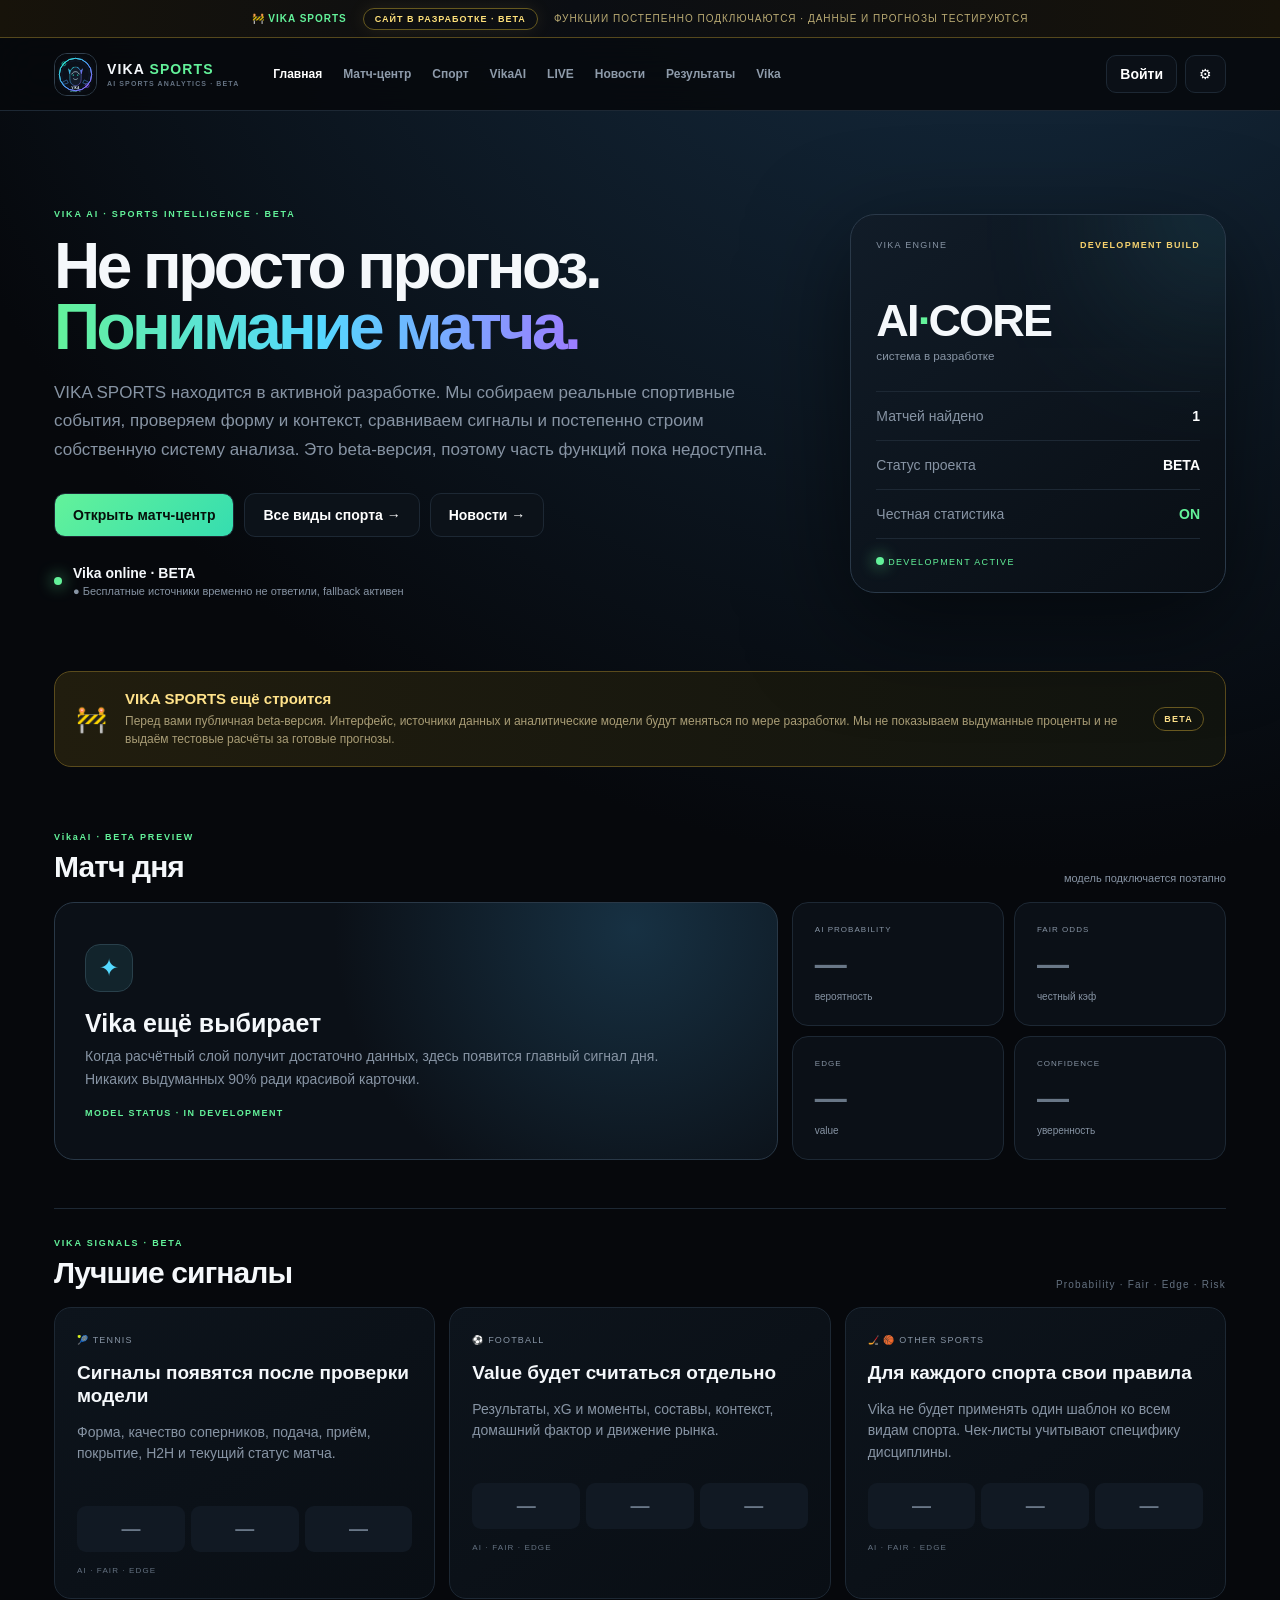
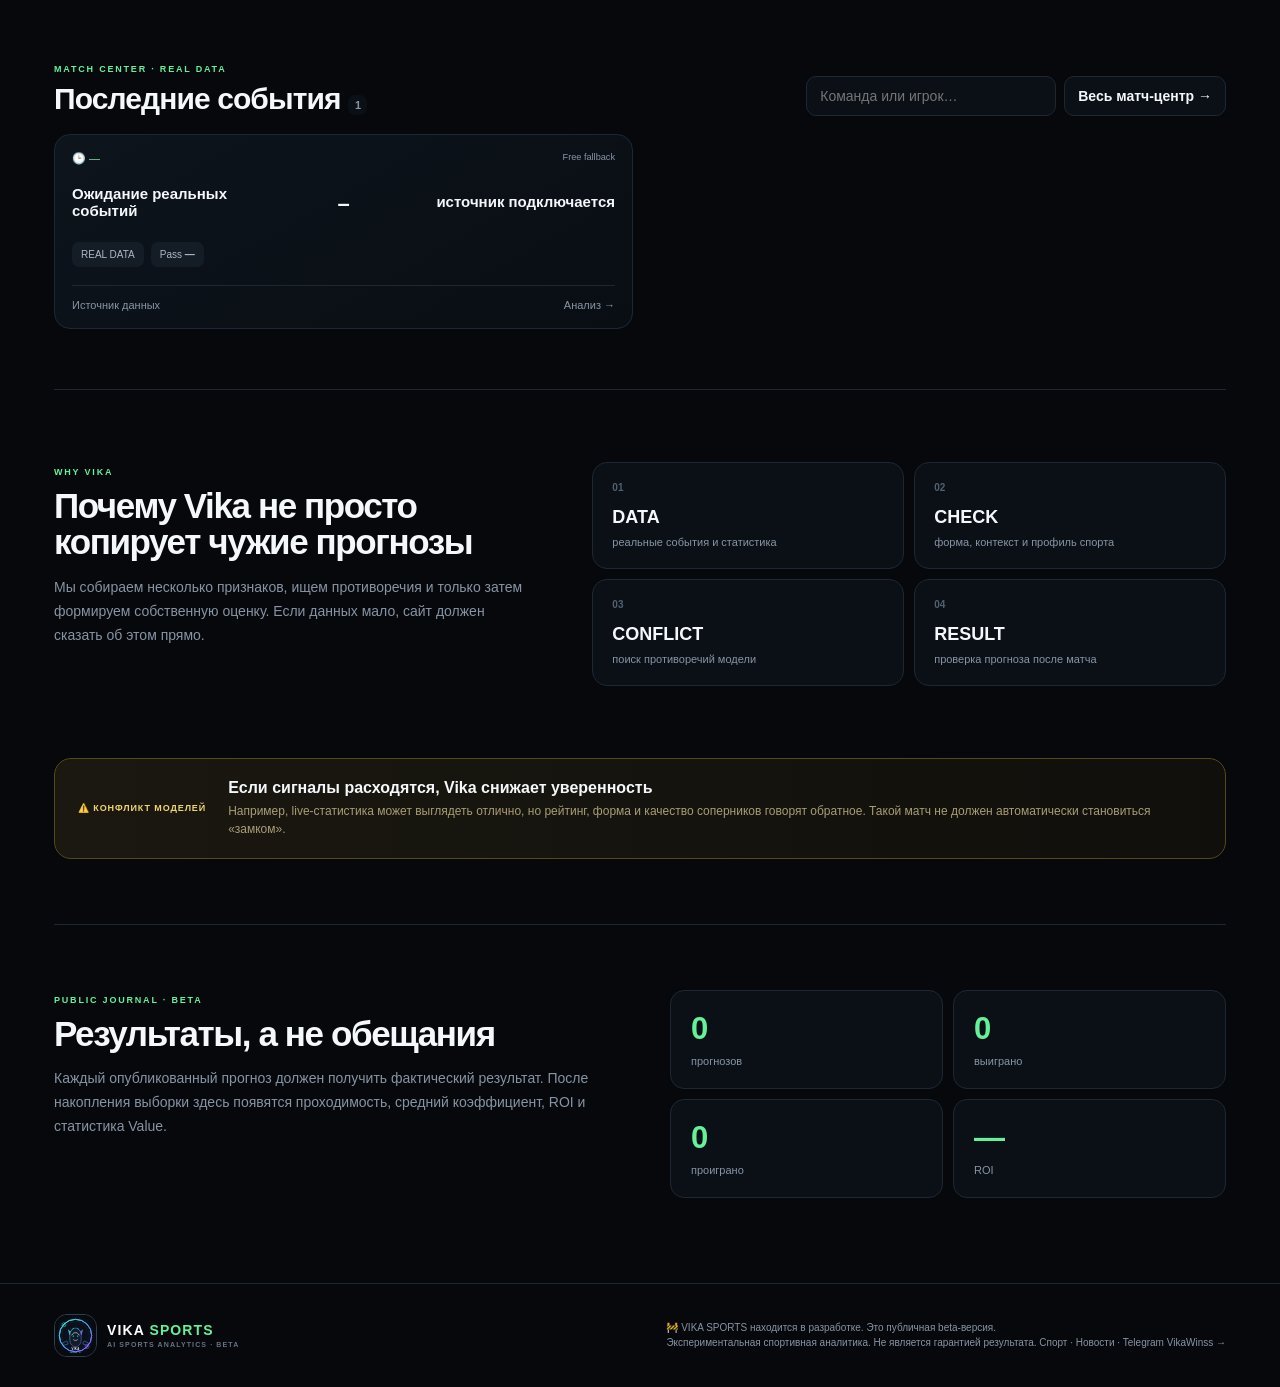
==== commit 6ececf86: "Connect sports and news hubs to VIKA SPORTS home" ====
--- a/index.html
+++ b/index.html
@@ -15,7 +15,7 @@
 <header>
   <div class="wrap nav">
     <a class="brand" href="index.html"><img src="assets/vika-icon.svg" alt="VIKA SPORTS"><span>VIKA <b>SPORTS</b><small>AI SPORTS ANALYTICS · BETA</small></span></a>
-    <nav><a class="active" href="index.html">Главная</a><a href="matches.html">Матч-центр</a><a href="vika-ai.html">VikaAI</a><a href="live.html">LIVE</a><a href="results.html">Результаты</a><a href="vika.html">Vika</a></nav>
+    <nav><a class="active" href="index.html">Главная</a><a href="matches.html">Матч-центр</a><a href="sports.html">Спорт</a><a href="vika-ai.html">VikaAI</a><a href="live.html">LIVE</a><a href="news.html">Новости</a><a href="results.html">Результаты</a><a href="vika.html">Vika</a></nav>
     <div class="nav-actions"><button id="loginBtn" class="loginbtn">Войти</button><button id="settings" class="iconbtn">⚙</button></div>
   </div>
 </header>
@@ -25,7 +25,7 @@
     <div class="eyebrow">VIKA AI · SPORTS INTELLIGENCE · BETA</div>
     <h1>Не просто прогноз.<br><em>Понимание матча.</em></h1>
     <p>VIKA SPORTS находится в активной разработке. Мы собираем реальные спортивные события, проверяем форму и контекст, сравниваем сигналы и постепенно строим собственную систему анализа. Это beta-версия, поэтому часть функций пока недоступна.</p>
-    <div class="hero-actions"><a class="primary" href="matches.html">Открыть матч-центр</a><a class="ghost" href="vika-ai.html">Как думает Vika →</a></div>
+    <div class="hero-actions"><a class="primary" href="matches.html">Открыть матч-центр</a><a class="ghost" href="sports.html">Все виды спорта →</a><a class="ghost" href="news.html">Новости →</a></div>
     <div class="live-status"><i></i><div><b>Vika online · BETA</b><small id="apiStatus">Подключаем реальные события…</small></div></div>
   </div>
   <div class="hero-card">
@@ -35,11 +35,7 @@
     <div class="engine-pill"><i></i> DEVELOPMENT ACTIVE</div>
   </div>
 </section>
-
-<section class="beta-notice">
-  <div class="beta-icon">🚧</div><div><strong>VIKA SPORTS ещё строится</strong><p>Перед вами публичная beta-версия. Интерфейс, источники данных и аналитические модели будут меняться по мере разработки. Мы не показываем выдуманные проценты и не выдаём тестовые расчёты за готовые прогнозы.</p></div><span>BETA</span>
-</section>
-
+<section class="beta-notice"><div class="beta-icon">🚧</div><div><strong>VIKA SPORTS ещё строится</strong><p>Перед вами публичная beta-версия. Интерфейс, источники данных и аналитические модели будут меняться по мере разработки. Мы не показываем выдуманные проценты и не выдаём тестовые расчёты за готовые прогнозы.</p></div><span>BETA</span></section>
 <section class="day-match" id="picks">
   <div class="section-head"><div><span class="eyebrow">VikaAI · BETA PREVIEW</span><h2>Матч дня</h2></div><span class="muted">модель подключается поэтапно</span></div>
   <div class="day-grid">
@@ -47,32 +43,27 @@
     <div class="metrics-placeholder"><div><small>AI PROBABILITY</small><b>—</b><span>вероятность</span></div><div><small>FAIR ODDS</small><b>—</b><span>честный кэф</span></div><div><small>EDGE</small><b>—</b><span>value</span></div><div><small>CONFIDENCE</small><b>—</b><span>уверенность</span></div></div>
   </div>
 </section>
-
 <section class="signal-strip"><div><span class="eyebrow">VIKA SIGNALS · BETA</span><h2>Лучшие сигналы</h2></div><div class="signal-note">Probability · Fair · Edge · Risk</div></section>
 <section class="signal-grid">
   <article class="signal-card"><span class="sport-label">🎾 TENNIS</span><h3>Сигналы появятся после проверки модели</h3><p>Форма, качество соперников, подача, приём, покрытие, H2H и текущий статус матча.</p><div class="signal-values"><b>—</b><b>—</b><b>—</b></div><small>AI · FAIR · EDGE</small></article>
   <article class="signal-card"><span class="sport-label">⚽ FOOTBALL</span><h3>Value будет считаться отдельно</h3><p>Результаты, xG и моменты, составы, контекст, домашний фактор и движение рынка.</p><div class="signal-values"><b>—</b><b>—</b><b>—</b></div><small>AI · FAIR · EDGE</small></article>
   <article class="signal-card"><span class="sport-label">🏒 🏀 OTHER SPORTS</span><h3>Для каждого спорта свои правила</h3><p>Vika не будет применять один шаблон ко всем видам спорта. Чек-листы учитывают специфику дисциплины.</p><div class="signal-values"><b>—</b><b>—</b><b>—</b></div><small>AI · FAIR · EDGE</small></article>
 </section>
-
 <section class="matches-section" id="matches">
   <div class="toolbar"><div><span class="eyebrow">MATCH CENTER · REAL DATA</span><h2>Последние события <small id="countMirror">0</small></h2></div><div class="tools"><input id="search" placeholder="Команда или игрок…"><a class="tools-link" href="matches.html">Весь матч-центр →</a></div></div>
   <section class="events" id="live"><div id="events"></div></section>
 </section>
-
 <section class="why-vika" id="about">
   <div><span class="eyebrow">WHY VIKA</span><h2>Почему Vika не просто копирует чужие прогнозы</h2><p>Мы собираем несколько признаков, ищем противоречия и только затем формируем собственную оценку. Если данных мало, сайт должен сказать об этом прямо.</p></div>
   <div class="why-grid"><div><b>01</b><strong>DATA</strong><span>реальные события и статистика</span></div><div><b>02</b><strong>CHECK</strong><span>форма, контекст и профиль спорта</span></div><div><b>03</b><strong>CONFLICT</strong><span>поиск противоречий модели</span></div><div><b>04</b><strong>RESULT</strong><span>проверка прогноза после матча</span></div></div>
 </section>
-
 <section class="conflict"><div class="conflict-badge">⚠️ КОНФЛИКТ МОДЕЛЕЙ</div><div><h3>Если сигналы расходятся, Vika снижает уверенность</h3><p>Например, live-статистика может выглядеть отлично, но рейтинг, форма и качество соперников говорят обратное. Такой матч не должен автоматически становиться «замком».</p></div></section>
-
 <section class="results" id="stats">
   <div><span class="eyebrow">PUBLIC JOURNAL · BETA</span><h2>Результаты, а не обещания</h2><p>Каждый опубликованный прогноз должен получить фактический результат. После накопления выборки здесь появятся проходимость, средний коэффициент, ROI и статистика Value.</p></div>
   <div class="number-grid"><div><b id="predictions">0</b><span>прогнозов</span></div><div><b id="wins">0</b><span>выиграно</span></div><div><b id="losses">0</b><span>проиграно</span></div><div><b id="roi">—</b><span>ROI</span></div></div>
 </section>
 </main>
-<footer><div class="wrap"><a class="brand"><img src="assets/vika-icon.svg" alt="VIKA SPORTS"><span>VIKA <b>SPORTS</b><small>AI SPORTS ANALYTICS · BETA</small></span></a><div><p>🚧 VIKA SPORTS находится в разработке. Это публичная beta-версия.</p><p>Экспериментальная спортивная аналитика. Не является гарантией результата. <a href="https://t.me/VikaWinss" target="_blank" rel="noopener">Telegram VikaWinss →</a></p></div></div></footer>
+<footer><div class="wrap"><a class="brand"><img src="assets/vika-icon.svg" alt="VIKA SPORTS"><span>VIKA <b>SPORTS</b><small>AI SPORTS ANALYTICS · BETA</small></span></a><div><p>🚧 VIKA SPORTS находится в разработке. Это публичная beta-версия.</p><p>Экспериментальная спортивная аналитика. Не является гарантией результата. <a href="sports.html">Спорт</a> · <a href="news.html">Новости</a> · <a href="https://t.me/VikaWinss" target="_blank" rel="noopener">Telegram VikaWinss →</a></p></div></div></footer>
 <div class="modal" id="modal"><div class="modal-box"><button class="close" id="close">×</button><div id="modalBody"></div></div></div>
 <div class="modal" id="authModal"><div class="modal-box authbox"><button class="close" id="closeAuth">×</button><div class="auth-logo">V</div><span class="eyebrow">VIKA ACCOUNT · BETA</span><h2 id="authTitle">Вход в VIKA SPORTS</h2><p class="muted">Персональный кабинет пока находится в beta.</p><input id="authName" class="fullinput" placeholder="Имя" style="display:none"><input id="authEmail" class="fullinput" type="email" placeholder="Email"><input id="authPass" class="fullinput" type="password" placeholder="Пароль"><button id="authSubmit" class="primary wide">Войти</button><button id="authSwitch" class="linkbtn">Нет аккаунта? Зарегистрироваться</button><p id="authMsg" class="muted"></p></div></div>
 <div class="modal" id="settingsModal"><div class="modal-box"><button class="close" id="closeSettings">×</button><span class="eyebrow">VIKA SETTINGS</span><h2>Настройки</h2><p>Персональные уведомления, избранное и другие функции подключим позже.</p></div></div>
--- a/styles.css
+++ b/styles.css
@@ -1 +1 @@
-:root{--bg:#06080c;--panel:#0b1017;--panel2:#0f1721;--line:#1d2834;--text:#f5f8fb;--muted:#8794a4;--green:#63f29a;--cyan:#54d9ff;--violet:#9c7cff;--yellow:#ffd166;--red:#ff6b7a}*{box-sizing:border-box}html{scroll-behavior:smooth}body{margin:0;background:radial-gradient(circle at 78% -10%,#183249 0,#06080c 34%),#06080c;color:var(--text);font:14px Inter,Arial,sans-serif;overflow-x:hidden}body:before{content:"";position:fixed;inset:0;pointer-events:none;opacity:.16;background-image:linear-gradient(rgba(255,255,255,.025) 1px,transparent 1px),linear-gradient(90deg,rgba(255,255,255,.025) 1px,transparent 1px);background-size:44px 44px}a{text-decoration:none;color:inherit}button,input{font:inherit}.wrap{max-width:1220px;margin:auto;padding:0 24px}.devbar{height:30px;background:#080c12;border-bottom:1px solid #202b37;color:#778595;display:flex;align-items:center;justify-content:center;gap:16px;font-size:9px;letter-spacing:.12em;text-transform:uppercase}.devbar span:first-child{color:var(--green);font-weight:900}.devbar b{color:#d8c16a;border:1px solid #504619;border-radius:999px;padding:4px 9px;font-size:8px}header{position:sticky;top:0;z-index:10;background:rgba(6,8,12,.82);backdrop-filter:blur(20px);border-bottom:1px solid var(--line)}.nav{height:72px;display:flex;align-items:center;gap:34px}.brand{display:flex;align-items:center;gap:10px;font-weight:900;letter-spacing:.08em;min-width:max-content}.brand img{width:43px;height:43px;border-radius:13px;object-fit:cover;border:1px solid #31404e}.brand b{color:var(--green)}.brand small{display:block;color:#657383;font-size:7px;letter-spacing:.16em;margin-top:3px}nav{display:flex;gap:23px;flex:1}nav a{color:#8e9baa;font-size:12px;font-weight:700}nav a.active,nav a:hover{color:#fff}.nav-actions{display:flex;gap:8px}.iconbtn,.loginbtn,.tools button{background:var(--panel);border:1px solid var(--line);color:#fff;border-radius:10px;padding:10px 13px;cursor:pointer}.loginbtn{font-weight:800}.hero{display:grid;grid-template-columns:1.45fr .75fr;gap:70px;padding:82px 0 58px;min-height:560px;align-items:center}.eyebrow{font-size:9px;letter-spacing:.2em;color:var(--green);font-weight:900}.hero h1{font-size:64px;line-height:.96;margin:17px 0 20px;letter-spacing:-.055em}.hero h1 em{font-style:normal;background:linear-gradient(90deg,var(--green),var(--cyan),var(--violet));-webkit-background-clip:text;color:transparent}.hero p{max-width:720px;color:var(--muted);font-size:17px;line-height:1.7;margin:0}.hero-actions{display:flex;gap:10px;margin:28px 0}.primary,.ghost{display:inline-flex;justify-content:center;align-items:center;padding:13px 18px;border-radius:11px;font-weight:900;border:1px solid var(--line);cursor:pointer}.primary{background:linear-gradient(135deg,var(--green),#35ddb0);color:#06100a}.ghost{background:#0c1219;color:#fff}.live-status{display:flex;gap:11px;align-items:center}.live-status i,.engine-pill i{width:8px;height:8px;border-radius:50%;background:var(--green);box-shadow:0 0 16px var(--green);display:inline-block}.live-status b,.live-status small{display:block}.live-status small{color:var(--muted);margin-top:4px;font-size:11px}.hero-card{position:relative;overflow:hidden;background:linear-gradient(145deg,#111c28,#090e14);border:1px solid #2a3949;border-radius:25px;padding:25px;box-shadow:0 30px 100px #0008}.hero-card:after{content:"";position:absolute;width:190px;height:190px;right:-90px;top:-100px;background:var(--cyan);filter:blur(80px);opacity:.15}.card-top{display:flex;justify-content:space-between;color:var(--muted);font-size:9px;letter-spacing:.14em}.card-top b{color:var(--green)}.hero-score{padding:45px 0 28px;border-bottom:1px solid var(--line)}.hero-score strong{font-size:45px;display:block;letter-spacing:-.04em}.hero-score strong span{color:var(--green)}.hero-score small{color:var(--muted)}.engine-list>div{display:flex;justify-content:space-between;padding:16px 0;border-bottom:1px solid var(--line)}.engine-list span{color:var(--muted)}.engine-list b{color:#fff}.engine-list>div:nth-child(3) b{color:var(--green)}.engine-pill{font-size:9px;letter-spacing:.15em;color:var(--green);margin-top:18px}.section-head,.signal-strip,.toolbar{display:flex;justify-content:space-between;align-items:end;gap:20px}.section-head h2,.signal-strip h2,.toolbar h2{font-size:30px;margin:7px 0 0;letter-spacing:-.03em}.muted{color:var(--muted);font-size:11px}.day-match{padding:30px 0 48px}.day-grid{display:grid;grid-template-columns:1.25fr .75fr;gap:14px;margin-top:18px}.day-empty{min-height:245px;border:1px solid #293847;border-radius:20px;background:radial-gradient(circle at 80% 10%,#173143,#0b1017 48%);padding:30px;display:flex;flex-direction:column;justify-content:center}.day-icon{width:48px;height:48px;border-radius:15px;display:grid;place-items:center;background:#12242c;border:1px solid #29404b;color:var(--cyan);font-size:24px}.day-empty h3{font-size:25px;margin:17px 0 7px}.day-empty p{max-width:620px;color:var(--muted);line-height:1.6;margin:0 0 18px}.day-empty>span{font-size:9px;letter-spacing:.16em;color:var(--green);font-weight:900}.metrics-placeholder{display:grid;grid-template-columns:1fr 1fr;gap:10px}.metrics-placeholder div{background:var(--panel);border:1px solid var(--line);border-radius:16px;padding:22px}.metrics-placeholder small{display:block;color:var(--muted);font-size:8px;letter-spacing:.13em}.metrics-placeholder b{display:block;font-size:32px;margin:12px 0 4px;color:#697787}.metrics-placeholder span{font-size:10px;color:var(--muted)}.signal-strip{padding:24px 0 17px;border-top:1px solid var(--line)}.signal-note{color:#647180;font-size:10px;letter-spacing:.12em}.signal-grid{display:grid;grid-template-columns:repeat(3,1fr);gap:14px}.signal-card{background:linear-gradient(145deg,#0d141c,#090e14);border:1px solid var(--line);border-radius:17px;padding:22px}.sport-label{font-size:9px;color:var(--muted);letter-spacing:.13em}.signal-card h3{font-size:19px;line-height:1.2;margin:16px 0 9px}.signal-card p{color:var(--muted);line-height:1.55;min-height:65px}.signal-values{display:grid;grid-template-columns:repeat(3,1fr);gap:6px;margin:19px 0 8px}.signal-values b{background:#111923;border-radius:9px;padding:12px;text-align:center;color:#697787;font-size:19px}.signal-card>small{font-size:8px;color:#647180;letter-spacing:.14em}.matches-section{padding:60px 0}.toolbar{margin-bottom:18px}.toolbar h2 small{font-size:11px;color:var(--muted);background:var(--panel);padding:4px 7px;border-radius:7px}.tools{display:flex;gap:8px}.tools input,.fullinput{background:var(--panel);border:1px solid var(--line);border-radius:10px;color:#fff;padding:11px 13px;outline:none}.tools input{width:250px}.sports{display:flex;gap:8px;overflow:auto;padding:4px 0 22px}.sport{white-space:nowrap;border:1px solid var(--line);background:var(--panel);color:#aeb8c5;border-radius:999px;padding:10px 15px;cursor:pointer}.sport.active{background:#ddffea;color:#07120b;border-color:var(--green);font-weight:800}.events>div{display:grid;grid-template-columns:repeat(2,1fr);gap:14px}.event{background:linear-gradient(150deg,#0e141c,#090e14);border:1px solid var(--line);border-radius:16px;padding:17px;transition:.2s}.event:hover{transform:translateY(-2px);border-color:#344657}.event.is-live{border-color:#28563c;box-shadow:0 0 0 1px #63f29a10}.event-head{display:flex;justify-content:space-between;color:var(--green);font-size:11px;margin-bottom:20px}.event-head small{color:var(--muted)}.teams{display:grid;grid-template-columns:1fr 75px 1fr;align-items:center;gap:10px}.teams b{font-size:15px}.teams small{display:block;color:var(--muted);margin-top:5px}.teams .away{text-align:right}.score{text-align:center;font-size:22px;font-weight:900}.chips{display:flex;gap:7px;margin:18px 0;flex-wrap:wrap}.chips span{font-size:10px;background:#141c26;color:#aeb8c5;border-radius:7px;padding:7px 9px}.chips .value{color:var(--green)}.event-foot{display:flex;justify-content:space-between;align-items:center;color:var(--muted);font-size:11px;border-top:1px solid var(--line);padding-top:13px}.event-foot button{background:none;border:0;color:#fff;font-weight:800;cursor:pointer}.why-vika{display:grid;grid-template-columns:.85fr 1.15fr;gap:70px;padding:72px 0;border-top:1px solid var(--line)}.why-vika h2,.results h2{font-size:35px;line-height:1.05;letter-spacing:-.04em;margin:10px 0 15px}.why-vika p,.results p{color:var(--muted);line-height:1.7;max-width:590px}.why-grid{display:grid;grid-template-columns:1fr 1fr;gap:10px}.why-grid div{background:var(--panel);border:1px solid var(--line);border-radius:15px;padding:19px}.why-grid b{display:block;color:#52606f;font-size:10px}.why-grid strong{display:block;font-size:18px;margin:14px 0 5px}.why-grid span{color:var(--muted);font-size:11px}.conflict{display:flex;gap:22px;align-items:center;border:1px solid #55481d;background:linear-gradient(90deg,#1a1810,#100f0b);border-radius:17px;padding:20px 23px;margin-bottom:65px}.conflict-badge{white-space:nowrap;color:#f1d56d;font-size:9px;font-weight:900;letter-spacing:.1em}.conflict h3{margin:0 0 5px;font-size:16px}.conflict p{margin:0;color:#a99d76;font-size:12px;line-height:1.5}.results{display:grid;grid-template-columns:1fr 1fr;gap:60px;padding:65px 0 85px;border-top:1px solid var(--line)}.number-grid{display:grid;grid-template-columns:1fr 1fr;gap:10px}.number-grid div{background:var(--panel);border:1px solid var(--line);border-radius:14px;padding:20px}.number-grid b{display:block;font-size:31px;color:var(--green);margin-bottom:5px}.number-grid span{color:var(--muted);font-size:11px}footer{border-top:1px solid var(--line);padding:30px 0;color:var(--muted)}footer .wrap{display:flex;justify-content:space-between;align-items:center;gap:30px}footer p{font-size:10px;margin:4px 0}footer .brand{color:#fff}.modal{position:fixed;inset:0;background:#000c;backdrop-filter:blur(8px);display:none;place-items:center;z-index:20;padding:20px}.modal.open{display:grid}.modal-box{position:relative;max-width:680px;width:100%;max-height:90vh;overflow:auto;background:#0b1118;border:1px solid #2a3848;border-radius:20px;padding:28px;box-shadow:0 30px 100px #000}.close{position:absolute;right:18px;top:14px;background:none;border:0;color:#fff;font-size:28px;cursor:pointer}.modal-box h2{font-size:30px}.big-metrics{display:grid;grid-template-columns:repeat(3,1fr);gap:10px;margin:22px 0}.big-metrics div{background:var(--panel);padding:18px;border-radius:12px}.big-metrics b{font-size:25px;color:var(--green);display:block}.big-metrics small{color:var(--muted)}.checkgrid{display:grid;grid-template-columns:1fr 1fr;gap:8px}.checkgrid span{background:var(--panel);padding:10px;border-radius:8px;color:#b9c3ce}.notice{margin-top:16px;padding:12px;background:#201e14;border:1px solid #5b4c1c;border-radius:10px;color:#f0d77b}.fullinput{width:100%;margin:9px 0}.wide{width:100%}.authbox{max-width:440px}.auth-logo{width:48px;height:48px;border-radius:14px;display:grid;place-items:center;background:linear-gradient(135deg,var(--green),var(--cyan));color:#06100a;font-size:26px;font-weight:900;margin-bottom:18px}.linkbtn{display:block;margin:14px auto 0;background:none;border:0;color:var(--cyan);cursor:pointer}@media(max-width:900px){.devbar{gap:7px;font-size:7px}.devbar span:last-child{display:none}nav{display:none}.hero{grid-template-columns:1fr;padding-top:55px}.hero h1{font-size:45px}.day-grid,.signal-grid,.events>div,.why-vika,.results{grid-template-columns:1fr}.toolbar{align-items:start;flex-direction:column}.tools{width:100%}.tools input{flex:1;width:auto}.why-vika{gap:30px}.conflict{align-items:flex-start;flex-direction:column;gap:10px}footer .wrap{flex-direction:column;align-items:flex-start}}@media(max-width:560px){.wrap{padding:0 16px}.hero{gap:30px}.hero h1{font-size:39px}.metrics-placeholder{grid-template-columns:1fr 1fr}.section-head,.signal-strip{align-items:flex-start;flex-direction:column;gap:5px}.number-grid{grid-template-columns:1fr 1fr}.teams{grid-template-columns:1fr 58px 1fr}.nav{height:64px}.brand img{width:38px;height:38px}.brand small{display:none}}
+:root{--bg:#06080c;--panel:#0b1017;--panel2:#0f1721;--line:#1d2834;--text:#f5f8fb;--muted:#8794a4;--green:#63f29a;--cyan:#54d9ff;--violet:#9c7cff;--yellow:#ffd166;--red:#ff6b7a}*{box-sizing:border-box}html{scroll-behavior:smooth}body{margin:0;background:radial-gradient(circle at 78% -10%,#183249 0,#06080c 34%),#06080c;color:var(--text);font:14px Inter,Arial,sans-serif;overflow-x:hidden}body:before{content:"";position:fixed;inset:0;pointer-events:none;opacity:.16;background-image:linear-gradient(rgba(255,255,255,.025) 1px,transparent 1px),linear-gradient(90deg,rgba(255,255,255,.025) 1px,transparent 1px);background-size:44px 44px}a{text-decoration:none;color:inherit}button,input{font:inherit}.wrap{max-width:1220px;margin:auto;padding:0 24px}.devbar{min-height:38px;background:linear-gradient(90deg,#17130a,#0b0e13 45%,#17130a);border-bottom:1px solid #55481d;color:#b9aa73;display:flex;align-items:center;justify-content:center;gap:16px;padding:7px 14px;font-size:10px;letter-spacing:.1em;text-transform:uppercase;text-align:center}.devbar span:first-child{color:var(--green);font-weight:900}.devbar b{color:#ffe17a;border:1px solid #66591f;border-radius:999px;padding:5px 11px;font-size:9px;box-shadow:0 0 18px #ffd16618}header{position:sticky;top:0;z-index:10;background:rgba(6,8,12,.88);backdrop-filter:blur(20px);border-bottom:1px solid var(--line)}.nav{height:72px;display:flex;align-items:center;gap:34px}.brand{display:flex;align-items:center;gap:10px;font-weight:900;letter-spacing:.08em;min-width:max-content}.brand img{width:43px;height:43px;border-radius:13px;object-fit:cover;border:1px solid #31404e}.brand b{color:var(--green)}.brand small{display:block;color:#657383;font-size:7px;letter-spacing:.16em;margin-top:3px}nav{display:flex;gap:21px;flex:1}nav a{color:#8e9baa;font-size:12px;font-weight:700}nav a.active,nav a:hover{color:#fff}.nav-actions{display:flex;gap:8px}.iconbtn,.loginbtn,.tools button{background:var(--panel);border:1px solid var(--line);color:#fff;border-radius:10px;padding:10px 13px;cursor:pointer}.loginbtn{font-weight:800}.hero{display:grid;grid-template-columns:1.45fr .75fr;gap:70px;padding:82px 0 58px;min-height:560px;align-items:center}.eyebrow{font-size:9px;letter-spacing:.2em;color:var(--green);font-weight:900}.hero h1{font-size:64px;line-height:.96;margin:17px 0 20px;letter-spacing:-.055em}.hero h1 em{font-style:normal;background:linear-gradient(90deg,var(--green),var(--cyan),var(--violet));-webkit-background-clip:text;color:transparent}.hero p{max-width:720px;color:var(--muted);font-size:17px;line-height:1.7;margin:0}.hero-actions{display:flex;gap:10px;margin:28px 0}.primary,.ghost{display:inline-flex;justify-content:center;align-items:center;padding:13px 18px;border-radius:11px;font-weight:900;border:1px solid var(--line);cursor:pointer}.primary{background:linear-gradient(135deg,var(--green),#35ddb0);color:#06100a}.ghost{background:#0c1219;color:#fff}.live-status{display:flex;gap:11px;align-items:center}.live-status i,.engine-pill i{width:8px;height:8px;border-radius:50%;background:var(--green);box-shadow:0 0 16px var(--green);display:inline-block}.live-status b,.live-status small{display:block}.live-status small{color:var(--muted);margin-top:4px;font-size:11px}.hero-card{position:relative;overflow:hidden;background:linear-gradient(145deg,#111c28,#090e14);border:1px solid #2a3949;border-radius:25px;padding:25px;box-shadow:0 30px 100px #0008}.hero-card:after{content:"";position:absolute;width:190px;height:190px;right:-90px;top:-100px;background:var(--cyan);filter:blur(80px);opacity:.15}.card-top{display:flex;justify-content:space-between;color:var(--muted);font-size:9px;letter-spacing:.14em}.card-top b{color:var(--yellow)}.hero-score{padding:45px 0 28px;border-bottom:1px solid var(--line)}.hero-score strong{font-size:45px;display:block;letter-spacing:-.04em}.hero-score strong span{color:var(--green)}.hero-score small{color:var(--muted)}.engine-list>div{display:flex;justify-content:space-between;padding:16px 0;border-bottom:1px solid var(--line)}.engine-list span{color:var(--muted)}.engine-list b{color:#fff}.engine-list>div:nth-child(3) b{color:var(--green)}.engine-pill{font-size:9px;letter-spacing:.15em;color:var(--green);margin-top:18px}.beta-notice{display:flex;align-items:center;gap:18px;background:linear-gradient(90deg,#211d0e,#11140f);border:1px solid #5a4b1c;border-radius:17px;padding:18px 21px;margin:0 0 30px}.beta-icon{font-size:25px}.beta-notice strong{font-size:15px;color:#ffe28a}.beta-notice p{margin:5px 0 0;color:#a99d76;line-height:1.5;font-size:12px}.beta-notice>span{margin-left:auto;color:#ffe28a;border:1px solid #6a5a21;border-radius:999px;padding:6px 10px;font-size:9px;font-weight:900;letter-spacing:.14em}.section-head,.signal-strip,.toolbar{display:flex;justify-content:space-between;align-items:end;gap:20px}.section-head h2,.signal-strip h2,.toolbar h2{font-size:30px;margin:7px 0 0;letter-spacing:-.03em}.muted{color:var(--muted);font-size:11px}.day-match{padding:30px 0 48px}.day-grid{display:grid;grid-template-columns:1.25fr .75fr;gap:14px;margin-top:18px}.day-empty{min-height:245px;border:1px solid #293847;border-radius:20px;background:radial-gradient(circle at 80% 10%,#173143,#0b1017 48%);padding:30px;display:flex;flex-direction:column;justify-content:center}.day-icon{width:48px;height:48px;border-radius:15px;display:grid;place-items:center;background:#12242c;border:1px solid #29404b;color:var(--cyan);font-size:24px}.day-empty h3{font-size:25px;margin:17px 0 7px}.day-empty p{max-width:620px;color:var(--muted);line-height:1.6;margin:0 0 18px}.day-empty>span{font-size:9px;letter-spacing:.16em;color:var(--green);font-weight:900}.metrics-placeholder{display:grid;grid-template-columns:1fr 1fr;gap:10px}.metrics-placeholder div{background:var(--panel);border:1px solid var(--line);border-radius:16px;padding:22px}.metrics-placeholder small{display:block;color:var(--muted);font-size:8px;letter-spacing:.13em}.metrics-placeholder b{display:block;font-size:32px;margin:12px 0 4px;color:#697787}.metrics-placeholder span{font-size:10px;color:var(--muted)}.signal-strip{padding:24px 0 17px;border-top:1px solid var(--line)}.signal-note{color:#647180;font-size:10px;letter-spacing:.12em}.signal-grid{display:grid;grid-template-columns:repeat(3,1fr);gap:14px}.signal-card{background:linear-gradient(145deg,#0d141c,#090e14);border:1px solid var(--line);border-radius:17px;padding:22px}.sport-label{font-size:9px;color:var(--muted);letter-spacing:.13em}.signal-card h3{font-size:19px;line-height:1.2;margin:16px 0 9px}.signal-card p{color:var(--muted);line-height:1.55;min-height:65px}.signal-values{display:grid;grid-template-columns:repeat(3,1fr);gap:6px;margin:19px 0 8px}.signal-values b{background:#111923;border-radius:9px;padding:12px;text-align:center;color:#697787;font-size:19px}.signal-card>small{font-size:8px;color:#647180;letter-spacing:.14em}.matches-section{padding:60px 0}.toolbar{margin-bottom:18px}.toolbar h2 small{font-size:11px;color:var(--muted);background:var(--panel);padding:4px 7px;border-radius:7px}.tools{display:flex;gap:8px;align-items:center}.tools input,.fullinput{background:var(--panel);border:1px solid var(--line);border-radius:10px;color:#fff;padding:11px 13px;outline:none}.tools input{width:250px}.tools-link{background:var(--panel);border:1px solid var(--line);border-radius:10px;padding:11px 13px;font-weight:800}.events>div{display:grid;grid-template-columns:repeat(2,1fr);gap:14px}.event{background:linear-gradient(150deg,#0e141c,#090e14);border:1px solid var(--line);border-radius:16px;padding:17px;transition:.2s}.event:hover{transform:translateY(-2px);border-color:#344657}.event.is-live{border-color:#28563c;box-shadow:0 0 0 1px #63f29a10}.event-head{display:flex;justify-content:space-between;color:var(--green);font-size:11px;margin-bottom:20px}.event-head small{color:var(--muted)}.teams{display:grid;grid-template-columns:1fr 75px 1fr;align-items:center;gap:10px}.teams b{font-size:15px}.teams small{display:block;color:var(--muted);margin-top:5px}.teams .away{text-align:right}.score{text-align:center;font-size:22px;font-weight:900}.chips{display:flex;gap:7px;margin:18px 0;flex-wrap:wrap}.chips span{font-size:10px;background:#141c26;color:#aeb8c5;border-radius:7px;padding:7px 9px}.chips .value{color:var(--green)}.event-foot{display:flex;justify-content:space-between;align-items:center;color:var(--muted);font-size:11px;border-top:1px solid var(--line);padding-top:13px}.event-foot button{background:none;border:0;color:#fff;font-weight:800;cursor:pointer}.why-vika{display:grid;grid-template-columns:.85fr 1.15fr;gap:70px;padding:72px 0;border-top:1px solid var(--line)}.why-vika h2,.results h2{font-size:35px;line-height:1.05;letter-spacing:-.04em;margin:10px 0 15px}.why-vika p,.results p{color:var(--muted);line-height:1.7;max-width:590px}.why-grid{display:grid;grid-template-columns:1fr 1fr;gap:10px}.why-grid div{background:var(--panel);border:1px solid var(--line);border-radius:15px;padding:19px}.why-grid b{display:block;color:#52606f;font-size:10px}.why-grid strong{display:block;font-size:18px;margin:14px 0 5px}.why-grid span{color:var(--muted);font-size:11px}.conflict{display:flex;gap:22px;align-items:center;border:1px solid #55481d;background:linear-gradient(90deg,#1a1810,#100f0b);border-radius:17px;padding:20px 23px;margin-bottom:65px}.conflict-badge{white-space:nowrap;color:#f1d56d;font-size:9px;font-weight:900;letter-spacing:.1em}.conflict h3{margin:0 0 5px;font-size:16px}.conflict p{margin:0;color:#a99d76;font-size:12px;line-height:1.5}.results{display:grid;grid-template-columns:1fr 1fr;gap:60px;padding:65px 0 85px;border-top:1px solid var(--line)}.number-grid{display:grid;grid-template-columns:1fr 1fr;gap:10px}.number-grid div{background:var(--panel);border:1px solid var(--line);border-radius:14px;padding:20px}.number-grid b{display:block;font-size:31px;color:var(--green);margin-bottom:5px}.number-grid span{color:var(--muted);font-size:11px}footer{border-top:1px solid var(--line);padding:30px 0;color:var(--muted)}footer .wrap{display:flex;justify-content:space-between;align-items:center;gap:30px}footer p{font-size:10px;margin:4px 0}footer .brand{color:#fff}.modal{position:fixed;inset:0;background:#000c;backdrop-filter:blur(8px);display:none;place-items:center;z-index:20;padding:20px}.modal.open{display:grid}.modal-box{position:relative;max-width:680px;width:100%;max-height:90vh;overflow:auto;background:#0b1118;border:1px solid #2a3848;border-radius:20px;padding:28px;box-shadow:0 30px 100px #000}.close{position:absolute;right:18px;top:14px;background:none;border:0;color:#fff;font-size:28px;cursor:pointer}.modal-box h2{font-size:30px}.big-metrics{display:grid;grid-template-columns:repeat(3,1fr);gap:10px;margin:22px 0}.big-metrics div{background:var(--panel);padding:18px;border-radius:12px}.big-metrics b{font-size:25px;color:var(--green);display:block}.big-metrics small{color:var(--muted)}.checkgrid{display:grid;grid-template-columns:1fr 1fr;gap:8px}.checkgrid span{background:var(--panel);padding:10px;border-radius:8px;color:#b9c3ce}.notice{margin-top:16px;padding:12px;background:#201e14;border:1px solid #5b4c1c;border-radius:10px;color:#f0d77b}.fullinput{width:100%;margin:9px 0}.wide{width:100%}.authbox{max-width:440px}.auth-logo{width:48px;height:48px;border-radius:14px;display:grid;place-items:center;background:linear-gradient(135deg,var(--green),var(--cyan));color:#06100a;font-size:26px;font-weight:900;margin-bottom:18px}.linkbtn{display:block;margin:14px auto 0;background:none;border:0;color:var(--cyan);cursor:pointer}@media(max-width:900px){.devbar{gap:8px;font-size:7px}.devbar span:last-child{display:none}nav{display:none}.hero{grid-template-columns:1fr;padding-top:55px}.hero h1{font-size:45px}.day-grid,.signal-grid,.events>div,.why-vika,.results{grid-template-columns:1fr}.toolbar{align-items:start;flex-direction:column}.tools{width:100%}.tools input{flex:1;width:auto}.why-vika{gap:30px}.conflict{align-items:flex-start;flex-direction:column;gap:10px}.beta-notice{align-items:flex-start}.beta-notice>span{margin-left:auto}}@media(max-width:560px){.wrap{padding:0 16px}.devbar{justify-content:flex-start;text-align:left}.devbar b{font-size:8px}.hero{gap:30px}.hero h1{font-size:39px}.metrics-placeholder{grid-template-columns:1fr 1fr}.section-head,.signal-strip{align-items:flex-start;flex-direction:column;gap:5px}.number-grid{grid-template-columns:1fr 1fr}.teams{grid-template-columns:1fr 58px 1fr}.nav{height:64px}.brand img{width:38px;height:38px}.brand small{display:none}.beta-notice{flex-wrap:wrap}.beta-notice>span{margin-left:0}}
